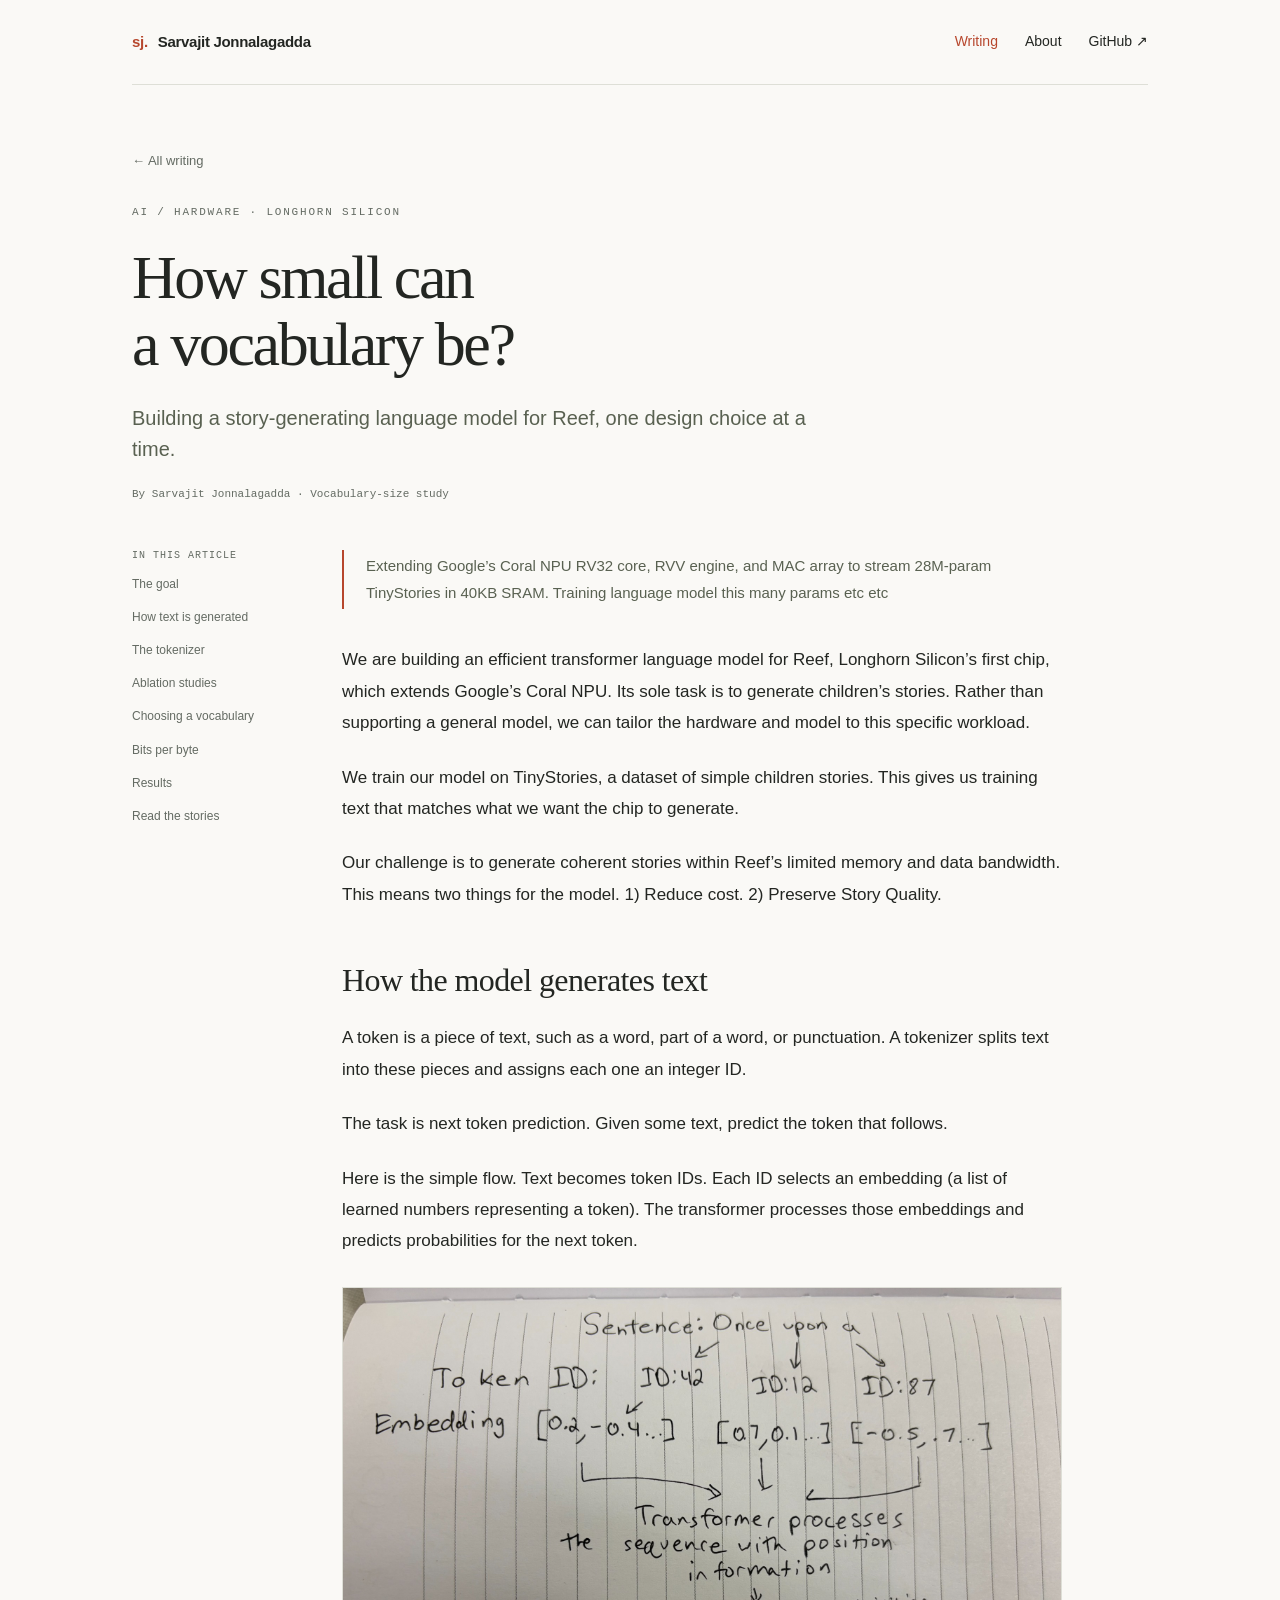
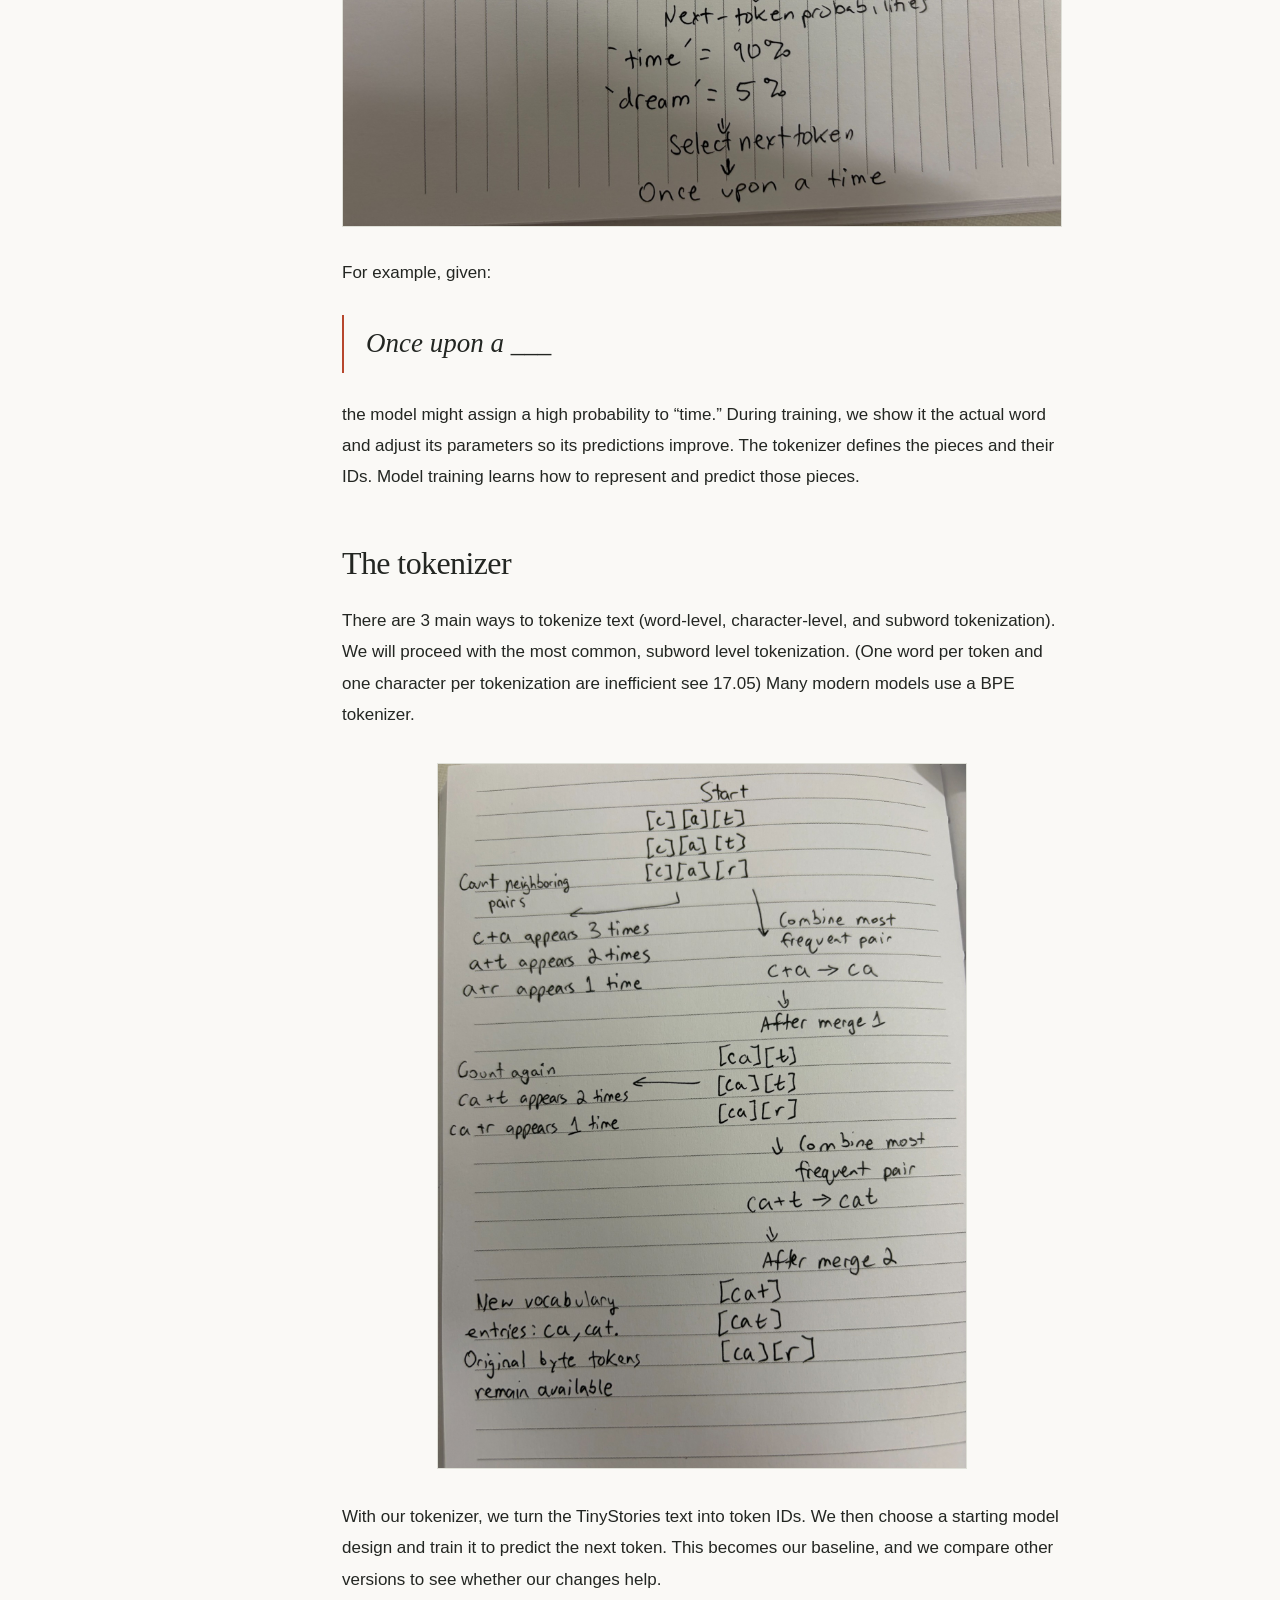
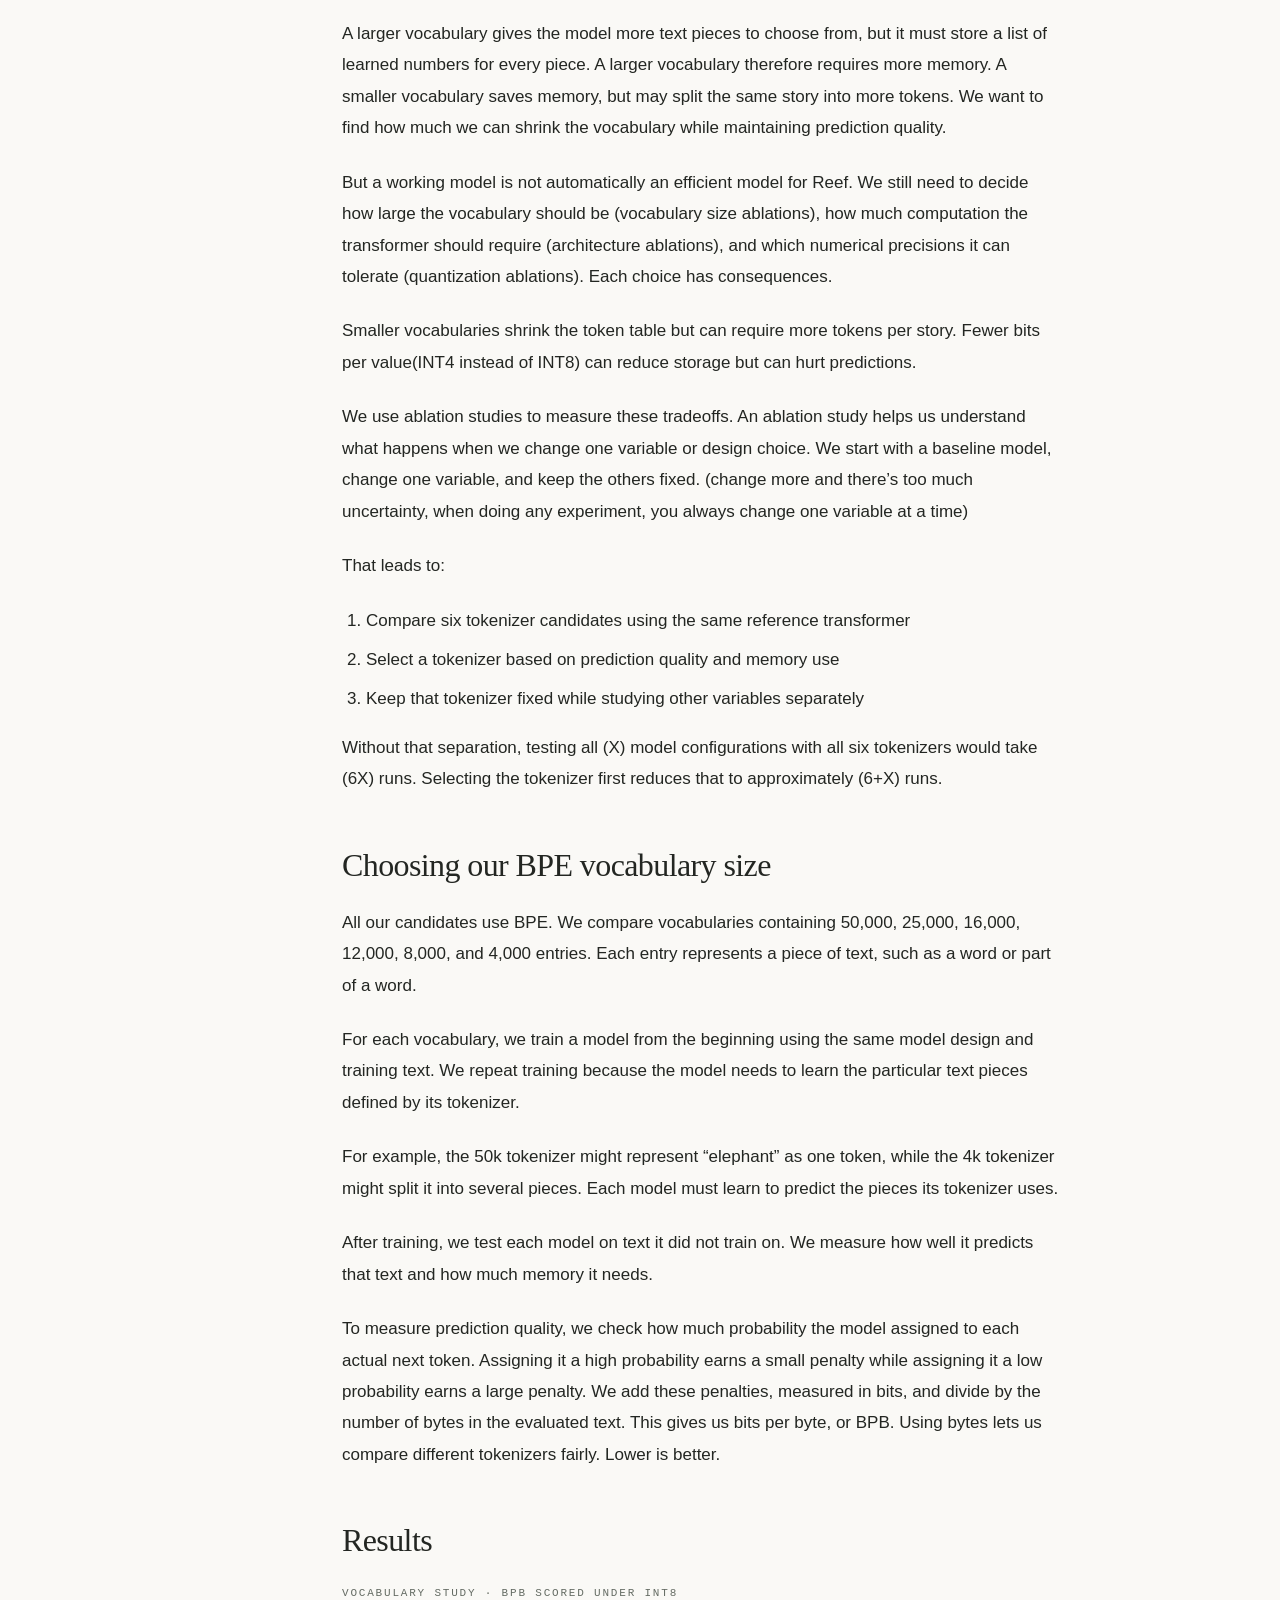
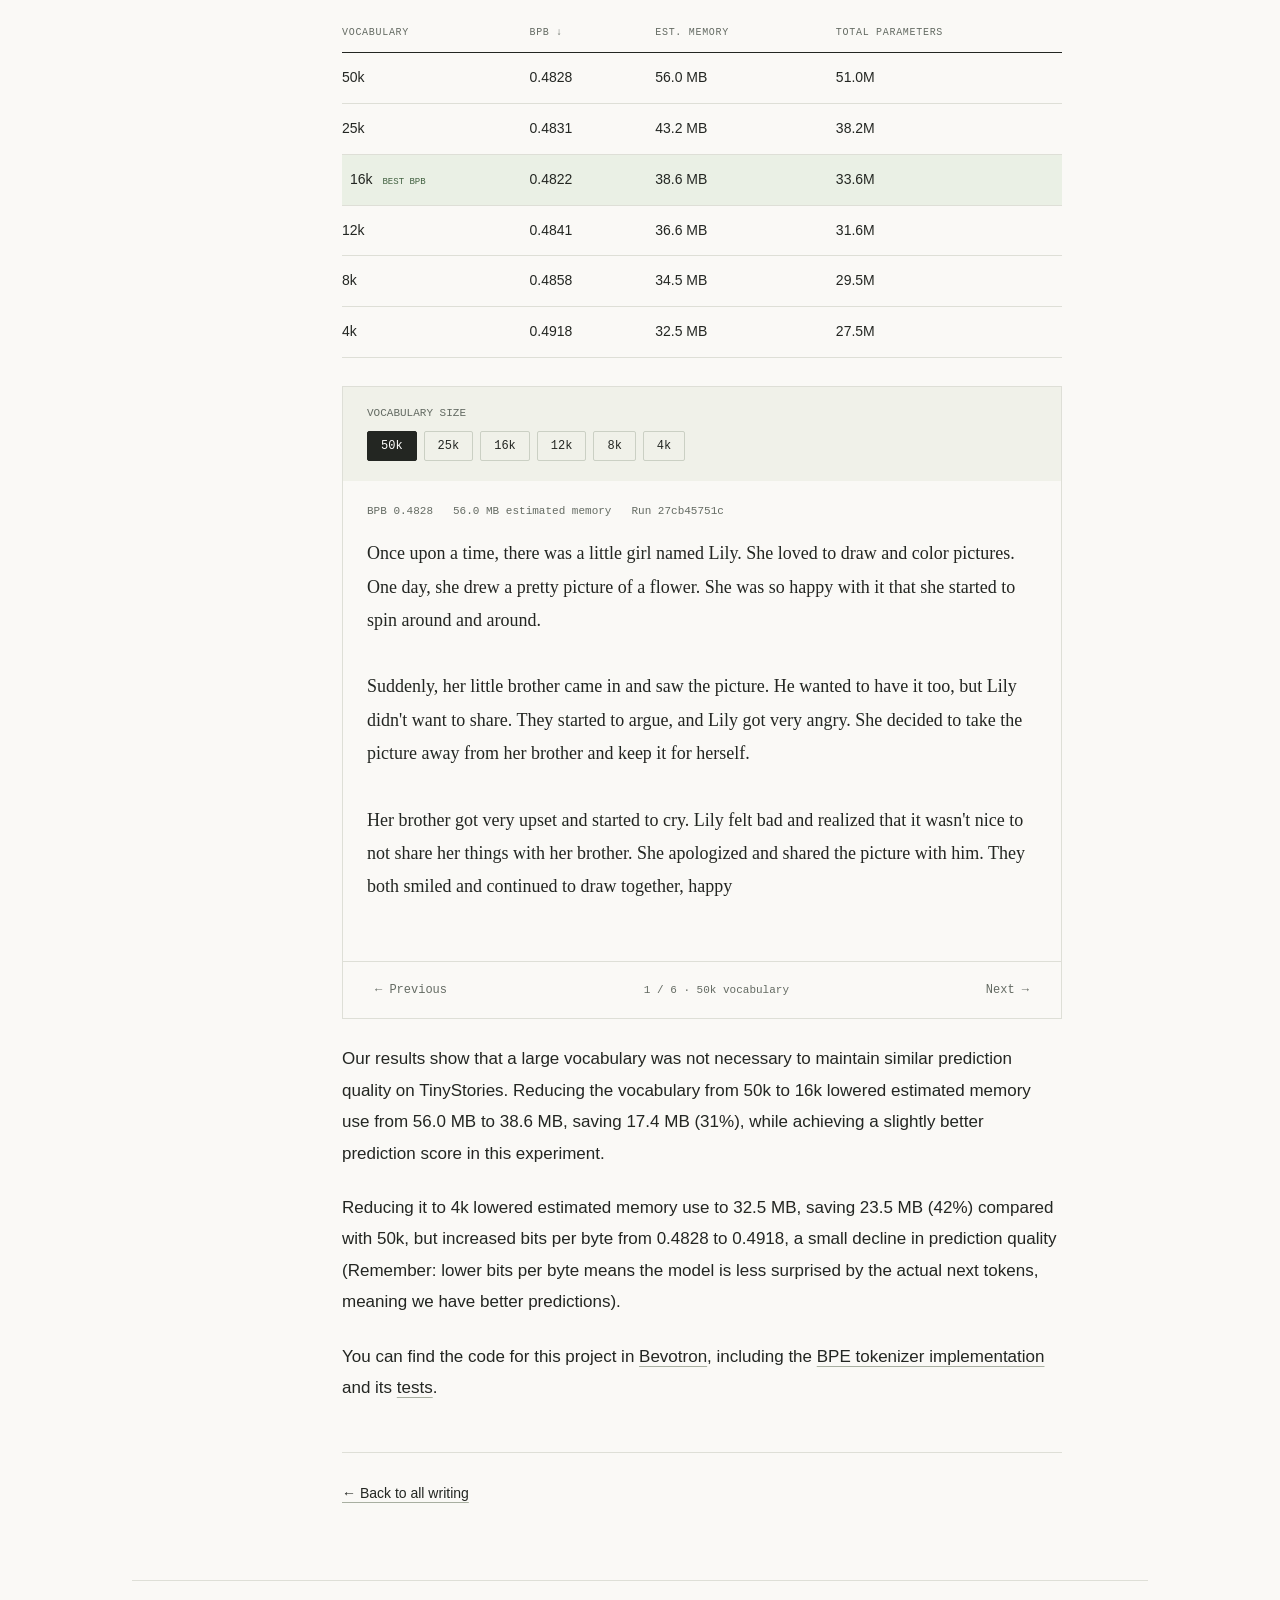
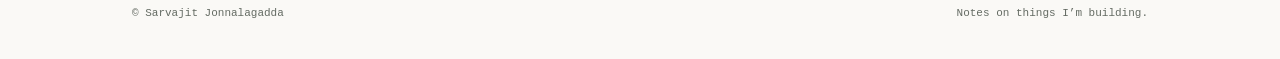
==== vocabulary.html @ 585ad723 "Add project code, BPE implementation, and test links to article" ====
<!doctype html>
<html lang="en"><head><meta charset="UTF-8"><meta name="viewport" content="width=device-width, initial-scale=1"><meta name="description" content="A beginner-friendly vocabulary-size ablation study for a TinyStories transformer: BPE tokenizers, bits per byte, memory, and generated stories."><meta name="theme-color" content="#faf9f6"><title>How small can a vocabulary be? — Sarvajit Jonnalagadda</title><link rel="icon" href="assets/favicon.svg" type="image/svg+xml"><link rel="stylesheet" href="assets/style.css"></head><body><a class="skip" href="#main">Skip to content</a><div class="wrap"><header class="topbar"><a class="brand" href="index.html"><span>sj.</span>Sarvajit Jonnalagadda</a><nav class="nav" aria-label="Main navigation"><a href="index.html#writing" aria-current="page">Writing</a><a href="index.html#about">About</a><a href="https://github.com/sarvajit-j">GitHub ↗</a></nav></header>
<main id="main"><header class="article-head"><a class="back" href="index.html#writing">← All writing</a><div class="eyebrow" style="margin-top:30px">AI / hardware · Longhorn Silicon</div><h1>How small can<br>a vocabulary be?</h1><p class="dek">Building a story-generating language model for Reef, one design choice at a time.</p><div class="byline">By Sarvajit Jonnalagadda · Vocabulary-size study</div></header>
<div class="reading"><aside class="toc" aria-label="On this page"><p>IN THIS ARTICLE</p><a href="#motivation">The goal</a><a href="#generation">How text is generated</a><a href="#tokenizer">The tokenizer</a><a href="#experiments">Ablation studies</a><a href="#vocabulary">Choosing a vocabulary</a><a href="#evaluation">Bits per byte</a><a href="#results">Results</a><a href="#stories">Read the stories</a></aside>
<article><div class="brief" data-author-original="true">Extending Google’s Coral NPU RV32 core, RVV engine, and MAC array to stream 28M-param TinyStories in 40KB SRAM. Training language model this many params etc etc</div><section id="motivation"><p data-author-original="true">We are building an efficient transformer language model for Reef, Longhorn Silicon’s first chip, which extends Google’s Coral NPU. Its sole task is to generate children’s stories. Rather than supporting a general model, we can tailor the hardware and model to this specific workload.</p><p data-author-original="true">We train our model on TinyStories, a dataset of simple children stories. This gives us training text that matches what we want the chip to generate.</p><p data-author-original="true">Our challenge is to generate coherent stories within Reef’s limited memory and data bandwidth. This means two things for the model. 1) Reduce cost. 2) Preserve Story Quality.</p></section><section id="generation"><h2>How the model generates text</h2><p data-author-original="true">A token is a piece of text, such as a word, part of a word, or punctuation. A tokenizer splits text into these pieces and assigns each one an integer ID.</p><p data-author-original="true">The task is next token prediction. Given some text, predict the token that follows.</p><p data-author-original="true">Here is the simple flow. Text becomes token IDs. Each ID selects an embedding (a list of learned numbers representing a token). The transformer processes those embeddings and predicts probabilities for the next token.</p><figure><a href="assets/text-to-tokens.jpeg" aria-label="Open full-size handwritten text-generation diagram"><img src="assets/text-to-tokens.jpeg" width="2048" height="1536" alt="Handwritten flow: Once upon a becomes three token IDs, each selects an embedding vector, the transformer processes them with position information and predicts the next token." loading="lazy"></a></figure><p data-author-original="true">For example, given:</p><blockquote class="prompt">Once upon a ___</blockquote><p data-author-original="true">the model might assign a high probability to “time.” During training, we show it the actual word and adjust its parameters so its predictions improve. The tokenizer defines the pieces and their IDs. Model training learns how to represent and predict those pieces.</p></section><section id="tokenizer"><h2>The tokenizer</h2><p data-author-original="true">There are 3 main ways to tokenize text (word-level, character-level, and subword tokenization). We will proceed with the most common, subword level tokenization. (One word per token and one character per tokenization are inefficient see  17.05) Many modern models use a BPE tokenizer.</p><figure class="portrait"><a href="assets/bpe-merges.jpeg" aria-label="Open full-size handwritten BPE merge diagram"><img src="assets/bpe-merges.jpeg" width="1536" height="2048" alt="Handwritten BPE example using cat cat car: c plus a occurs three times and merges into ca; ca plus t occurs twice and merges into cat. Original byte tokens remain available." loading="lazy"></a></figure><p data-author-original="true">With our tokenizer, we turn the TinyStories text into token IDs. We then choose a starting model design and train it to predict the next token. This becomes our baseline, and we compare other versions to see whether our changes help.</p><p data-author-original="true">A larger vocabulary gives the model more text pieces to choose from, but it must store a list of learned numbers for every piece. A larger vocabulary therefore requires more memory. A smaller vocabulary saves memory, but may split the same story into more tokens. We want to find how much we can shrink the vocabulary while maintaining prediction quality.</p></section><section id="experiments"><p data-author-original="true">But a working model is not automatically an efficient model for Reef. We still need to decide how large the vocabulary should be (vocabulary size ablations), how much computation the transformer should require (architecture ablations), and which numerical precisions it can tolerate (quantization ablations). Each choice has consequences.</p><p data-author-original="true">Smaller vocabularies shrink the token table but can require more tokens per story. Fewer bits per value(INT4 instead of INT8) can reduce storage but can hurt predictions.</p><p data-author-original="true">We use ablation studies to measure these tradeoffs. An ablation study helps us understand what happens when we change one variable or design choice. We start with a baseline model, change one variable, and keep the others fixed. (change more and there’s too much uncertainty, when doing any experiment, you always change one variable at a time)</p><p data-author-original="true">That leads to:</p><ol><li data-author-original="true">Compare six tokenizer candidates using the same reference transformer</li><li data-author-original="true">Select a tokenizer based on prediction quality and memory use</li><li data-author-original="true">Keep that tokenizer fixed while studying other variables separately</li></ol><p data-author-original="true">Without that separation, testing all (X) model configurations with all six tokenizers would take (6X) runs. Selecting the tokenizer first reduces that to approximately (6+X) runs.</p></section><section id="vocabulary"><h2>Choosing our BPE vocabulary size</h2><p data-author-original="true">All our candidates use BPE. We compare vocabularies containing 50,000, 25,000, 16,000, 12,000, 8,000, and 4,000 entries. Each entry represents a piece of text, such as a word or part of a word.</p><p data-author-original="true">For each vocabulary, we train a model from the beginning using the same model design and training text. We repeat training because the model needs to learn the particular text pieces defined by its tokenizer.</p><p data-author-original="true">For example, the 50k tokenizer might represent “elephant” as one token, while the 4k tokenizer might split it into several pieces. Each model must learn to predict the pieces its tokenizer uses.</p><p data-author-original="true">After training, we test each model on text it did not train on. We measure how well it predicts that text and how much memory it needs.</p><div id="evaluation"><p data-author-original="true">To measure prediction quality, we check how much probability the model assigned to each actual next token. Assigning it a high probability earns a small penalty while assigning it a low probability earns a large penalty. We add these penalties, measured in bits, and divide by the number of bytes in the evaluated text. This gives us bits per byte, or BPB. Using bytes lets us compare different tokenizers fairly. Lower is better.</p></div></section><section id="results"><h2>Results</h2><div class="table-wrap"><table><caption class="eyebrow" style="text-align:left;margin-bottom:10px">Vocabulary study · BPB scored under INT8</caption><thead><tr><th scope="col">Vocabulary</th><th scope="col">BPB ↓</th><th scope="col">Est. memory</th><th scope="col">Total parameters</th></tr></thead><tbody><tr><td>50k</td><td>0.4828</td><td>56.0 MB</td><td>51.0M</td></tr><tr><td>25k</td><td>0.4831</td><td>43.2 MB</td><td>38.2M</td></tr><tr class="best"><td>16k <span class="badge">BEST BPB</span></td><td>0.4822</td><td>38.6 MB</td><td>33.6M</td></tr><tr><td>12k</td><td>0.4841</td><td>36.6 MB</td><td>31.6M</td></tr><tr><td>8k</td><td>0.4858</td><td>34.5 MB</td><td>29.5M</td></tr><tr><td>4k</td><td>0.4918</td><td>32.5 MB</td><td>27.5M</td></tr></tbody></table></div><div id="stories"><div class="sample-viewer"><div class="sample-top"><p>VOCABULARY SIZE</p><div class="tabs" role="tablist" aria-label="Choose sample vocabulary"><button type="button" role="tab" id="tab-50k" aria-controls="story-panel" aria-selected="true" tabindex="0" data-index="0">50k</button><button type="button" role="tab" id="tab-25k" aria-controls="story-panel" aria-selected="false" tabindex="-1" data-index="1">25k</button><button type="button" role="tab" id="tab-16k" aria-controls="story-panel" aria-selected="false" tabindex="-1" data-index="2">16k</button><button type="button" role="tab" id="tab-12k" aria-controls="story-panel" aria-selected="false" tabindex="-1" data-index="3">12k</button><button type="button" role="tab" id="tab-8k" aria-controls="story-panel" aria-selected="false" tabindex="-1" data-index="4">8k</button><button type="button" role="tab" id="tab-4k" aria-controls="story-panel" aria-selected="false" tabindex="-1" data-index="5">4k</button></div></div><div class="sample-body" id="story-panel" role="tabpanel" aria-labelledby="tab-50k" tabindex="0"><div class="sample-metrics"><span id="sample-bpb">BPB 0.4828</span><span id="sample-memory">56.0 MB estimated memory</span><span id="sample-run">Run 27cb45751c</span></div><div class="sample-story" id="sample-story">Once upon a time, there was a little girl named Lily. She loved to draw and color pictures. One day, she drew a pretty picture of a flower. She was so happy with it that she started to spin around and around.

Suddenly, her little brother came in and saw the picture. He wanted to have it too, but Lily didn&#x27;t want to share. They started to argue, and Lily got very angry. She decided to take the picture away from her brother and keep it for herself.

Her brother got very upset and started to cry. Lily felt bad and realized that it wasn&#x27;t nice to not share her things with her brother. She apologized and shared the picture with him. They both smiled and continued to draw together, happy</div></div><div class="sample-bottom"><button type="button" id="previous" aria-label="Previous vocabulary sample">← Previous</button><span id="sample-count" aria-live="polite">1 / 6 · 50k vocabulary</span><button type="button" id="next" aria-label="Next vocabulary sample">Next →</button></div></div>
</div><p data-author-original="true">Our results show that a large vocabulary was not necessary to maintain similar prediction quality on TinyStories. Reducing the vocabulary from 50k to 16k lowered estimated memory use from 56.0 MB to 38.6 MB, saving 17.4 MB (31%), while achieving a slightly better prediction score in this experiment.</p><p data-author-original="true">Reducing it to 4k lowered estimated memory use to 32.5 MB, saving 23.5 MB (42%) compared with 50k, but increased bits per byte from 0.4828 to 0.4918, a small decline in prediction quality (Remember: lower bits per byte means the model is less surprised by the actual next tokens, meaning we have better predictions).</p></section><p>You can find the code for this project in <a href="https://github.com/LonghornSilicon/Bevotron">Bevotron</a>, including the <a href="https://github.com/LonghornSilicon/Bevotron/blob/main/src/bevotron/tokenizer/bpe.py">BPE tokenizer implementation</a> and its <a href="https://github.com/LonghornSilicon/Bevotron/blob/main/tests/test_tokenizer.py">tests</a>.</p><div class="article-end"><a href="index.html#writing">← Back to all writing</a></div></article></div></main><script src="assets/stories.js"></script><script src="assets/article.js"></script><footer><span>© Sarvajit Jonnalagadda</span><span>Notes on things I’m building.</span></footer></div></body></html>
---- assets/style.css ----
:root{--paper:#faf9f6;--ink:#232622;--muted:#646b63;--line:#dedfd7;--accent:#b7472d;--soft:#f0f1e9;--mono:ui-monospace,SFMono-Regular,Consolas,monospace;--sans:Arial,Helvetica,sans-serif;--serif:Georgia,'Times New Roman',serif}
*{box-sizing:border-box}html{scroll-behavior:smooth;scroll-padding-top:36px}body{margin:0;background:var(--paper);color:var(--ink);font:17px/1.7 var(--sans)}a{color:inherit;text-decoration-color:#a8afa1;text-underline-offset:4px}a:hover{color:var(--accent);text-decoration-color:var(--accent)}button,a,input{touch-action:manipulation}button{font:inherit;color:inherit}a:focus-visible,button:focus-visible,input:focus-visible{outline:3px solid var(--accent);outline-offset:5px}.skip{position:absolute;left:16px;top:-80px;padding:8px;background:var(--paper);z-index:10}.skip:focus{top:8px}.wrap{max-width:1080px;margin:auto;padding:0 32px}.topbar{display:flex;align-items:center;justify-content:space-between;gap:24px;padding:29px 0;border-bottom:1px solid var(--line)}.brand{text-decoration:none;font-size:15px;font-weight:600;letter-spacing:-.3px}.brand span{color:var(--accent);margin-right:10px}.nav{display:flex;gap:27px;font-size:14px}.nav a{text-decoration:none}.nav a[aria-current=page]{color:var(--accent)}.eyebrow{font:11px/1.6 var(--mono);letter-spacing:1.8px;text-transform:uppercase;color:var(--muted)}.hero{padding:86px 0 70px;max-width:850px}h1,h2,h3,p{margin-top:0}h1{font:normal clamp(40px,6.2vw,70px)/1.08 var(--serif);letter-spacing:-2.4px;margin:19px 0 25px}h2{font:normal 32px/1.25 var(--serif);letter-spacing:-.6px}h3{font-size:18px}.intro{font-size:20px;line-height:1.7;max-width:660px;color:#4d554c}.intro a{color:var(--ink)}.sectionbar{display:flex;justify-content:space-between;align-items:baseline;border-bottom:1px solid var(--line);padding-bottom:15px}.sectionbar h2{font-size:25px;margin:0}.sectionbar span{font:11px var(--mono);color:var(--muted)}.entry{display:grid;grid-template-columns:130px 1fr 36px;gap:24px;padding:32px 0 40px;border-bottom:1px solid var(--line);text-decoration:none}.entry .tag{font:11px var(--mono);color:var(--muted);padding-top:7px}.entry h3{font:normal 29px/1.25 var(--serif);margin:0 0 12px;letter-spacing:-.5px}.entry p{font-size:15px;color:var(--muted);max-width:600px;margin:0 0 16px}.entry .entry-meta{font:11px var(--mono);color:var(--muted)}.arrow{font-size:26px}.about{display:grid;grid-template-columns:154px 1fr;gap:24px;padding:58px 0 66px}.about p{max-width:620px;margin-bottom:12px;color:#4d554c}footer{border-top:1px solid var(--line);padding:23px 0 35px;display:flex;justify-content:space-between;gap:20px;font:11px/1.7 var(--mono);color:var(--muted)}.article-head{max-width:850px;padding:61px 0 45px}.back{font-size:13px;color:var(--muted);text-decoration:none}.article-head h1{font-size:clamp(40px,5.5vw,62px);margin-top:22px}.dek{font-size:20px;color:#596151;line-height:1.55;max-width:700px}.byline{font:11px/1.8 var(--mono);color:var(--muted)}.reading{display:grid;grid-template-columns:160px minmax(0,720px);gap:50px;align-items:start}.toc{position:sticky;top:32px;font-size:12px;line-height:1.6}.toc p{font:10px var(--mono);letter-spacing:1px;color:var(--muted)}.toc a{display:block;color:var(--muted);text-decoration:none;margin:14px 0}.toc a:hover{color:var(--accent)}article{font-size:17px;line-height:1.85;min-width:0}article p{margin-bottom:23px}article h2{margin:50px 0 22px}article h3{margin:26px 0 12px}article li{margin-bottom:8px}article ul,article ol{padding-left:24px}.brief{border-left:2px solid var(--accent);padding:2px 0 2px 22px;color:#596151;font-size:15px;margin-bottom:35px}.prompt{font:italic 27px/1.4 var(--serif);border-left:2px solid var(--accent);padding:10px 0 10px 22px;margin:26px 0}.flow{display:flex;align-items:center;flex-wrap:wrap;gap:10px;background:var(--soft);padding:18px 21px;font:12px/1.6 var(--mono);margin:25px 0}.flow b{font-weight:normal;color:var(--accent)}figure{margin:30px 0}figure img{display:block;width:100%;height:auto;border:1px solid var(--line)}figcaption{font:12px/1.65 var(--sans);color:var(--muted);margin-top:12px}.portrait{max-width:530px;margin:32px auto}.portrait img{max-height:720px;object-fit:contain;background:#e5e1d6}.note{font-size:13px;color:var(--muted);border-top:1px solid var(--line);padding-top:13px;line-height:1.65}.equation{font:17px/1.8 var(--mono);background:var(--soft);padding:20px;margin:24px 0;overflow-wrap:anywhere}.table-wrap{overflow-x:auto;margin:25px 0}table{border-collapse:collapse;width:100%;font-size:14px;white-space:nowrap}th{text-align:left;font:10px/1.5 var(--mono);text-transform:uppercase;letter-spacing:.7px;color:var(--muted);padding:12px 14px;border-bottom:1px solid var(--ink)}td{padding:12px 14px;border-bottom:1px solid var(--line);font-variant-numeric:tabular-nums}th:first-child,td:first-child{padding-left:0}.best td{background:#eaf0e5}.best td:first-child{padding-left:8px}.badge{font:9px var(--mono);margin-left:6px;color:#426141;white-space:normal}.bpb-demo{border:1px solid var(--line);padding:24px;margin:28px 0}.bpb-demo .eyebrow{margin-bottom:16px}.penalty-grid{display:grid;grid-template-columns:1fr 1fr;gap:20px}.penalty-grid>div{background:var(--soft);padding:18px;font-size:14px}.penalty-grid strong{font:normal 28px var(--serif);display:block;margin:8px 0}.penalty-grid p{margin:0}.example-label{font:11px var(--mono);color:var(--muted);margin-top:16px}.sample-viewer{border:1px solid var(--line);margin:28px 0 24px}.sample-top{background:var(--soft);padding:20px 24px}.sample-top p{font:11px var(--mono);margin:0 0 12px;color:var(--muted)}.tabs{display:flex;gap:7px;flex-wrap:wrap}.tabs button{border:1px solid #cbd0c4;background:transparent;padding:7px 13px;font:12px var(--mono);cursor:pointer;border-radius:2px}.tabs button[aria-selected=true]{background:var(--ink);border-color:var(--ink);color:white}.sample-body{padding:24px}.sample-metrics{display:flex;flex-wrap:wrap;gap:20px;margin-bottom:20px;font:11px var(--mono);color:var(--muted)}.sample-story{font:18px/1.85 var(--serif);white-space:pre-wrap;min-height:400px;margin:0}.sample-bottom{display:flex;justify-content:space-between;align-items:center;border-top:1px solid var(--line);padding:13px 24px;font:11px var(--mono);color:var(--muted)}.sample-bottom button{background:none;border:0;cursor:pointer;padding:8px;font:12px var(--mono)}.sources{font-size:14px}.article-end{border-top:1px solid var(--line);padding:28px 0;margin:48px 0 45px;font-size:14px}.noscript{padding:16px;font-size:14px}strong{font-weight:600}
@media(max-width:800px){.reading{display:block;max-width:700px;margin:auto}.toc{position:static;display:flex;flex-wrap:wrap;gap:10px 18px;border-block:1px solid var(--line);padding:14px 0;margin-bottom:30px}.toc p{width:100%;margin:0}.toc a{margin:0}.article-head{padding-top:40px}.hero{padding-top:62px}h1{letter-spacing:-1.6px}.entry{grid-template-columns:85px 1fr 20px;gap:15px}.about{grid-template-columns:100px 1fr;gap:15px}}
@media(max-width:480px){.wrap{padding:0 21px}.topbar{gap:14px;align-items:flex-start}.brand{font-size:13px;max-width:160px}.brand span{display:none}.nav{gap:14px;font-size:12px}.hero{padding:46px 0}.intro,.dek{font-size:18px}.entry{grid-template-columns:1fr 20px}.entry .tag{grid-column:1/-1}.entry h3{font-size:26px}.entry .arrow{grid-column:2;grid-row:2}.about{display:block}.about .eyebrow{margin-bottom:18px}footer{font-size:10px}article{font-size:16px}.penalty-grid{grid-template-columns:1fr}.sample-body{padding:20px}.sample-story{font-size:17px}.sample-top{padding:18px}.sample-bottom{padding:12px}.article-head h1{font-size:42px}.sample-metrics{gap:12px}.flow{font-size:11px}}
@media(prefers-reduced-motion:reduce){html{scroll-behavior:auto}}
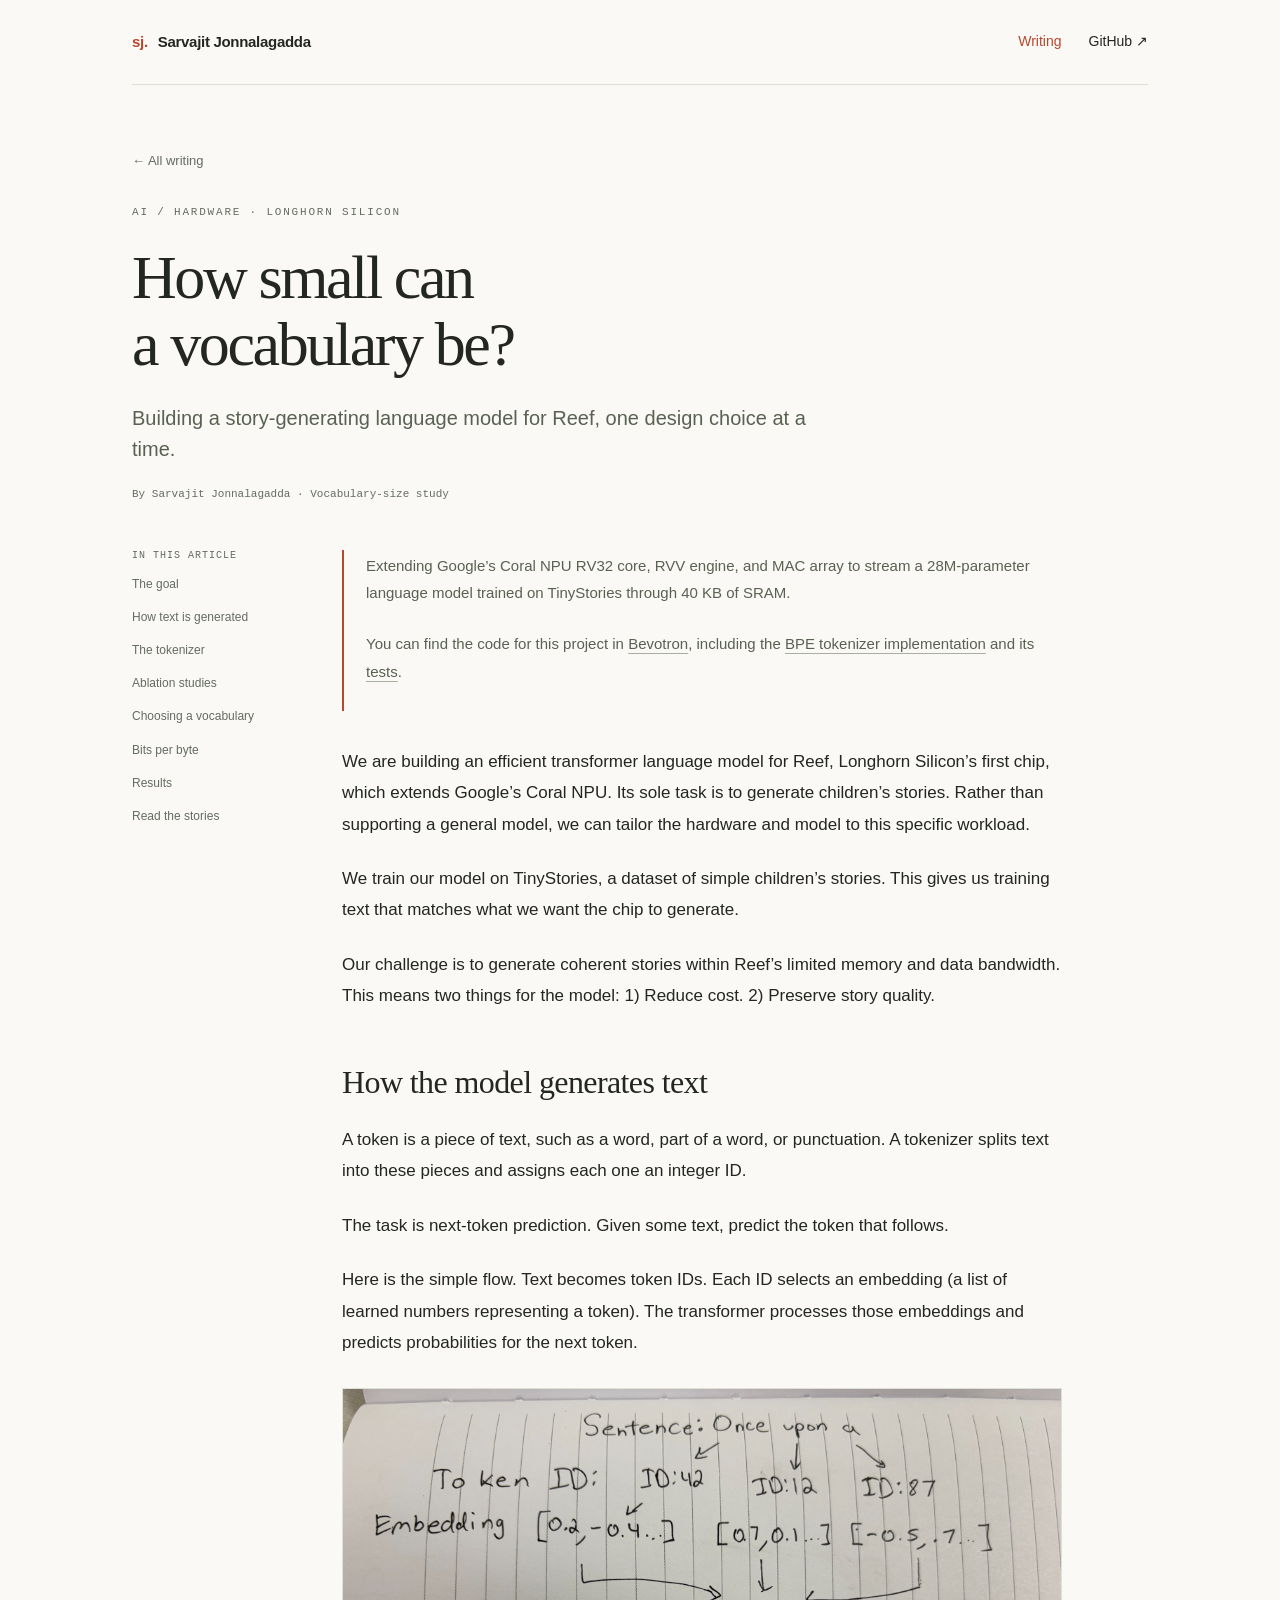
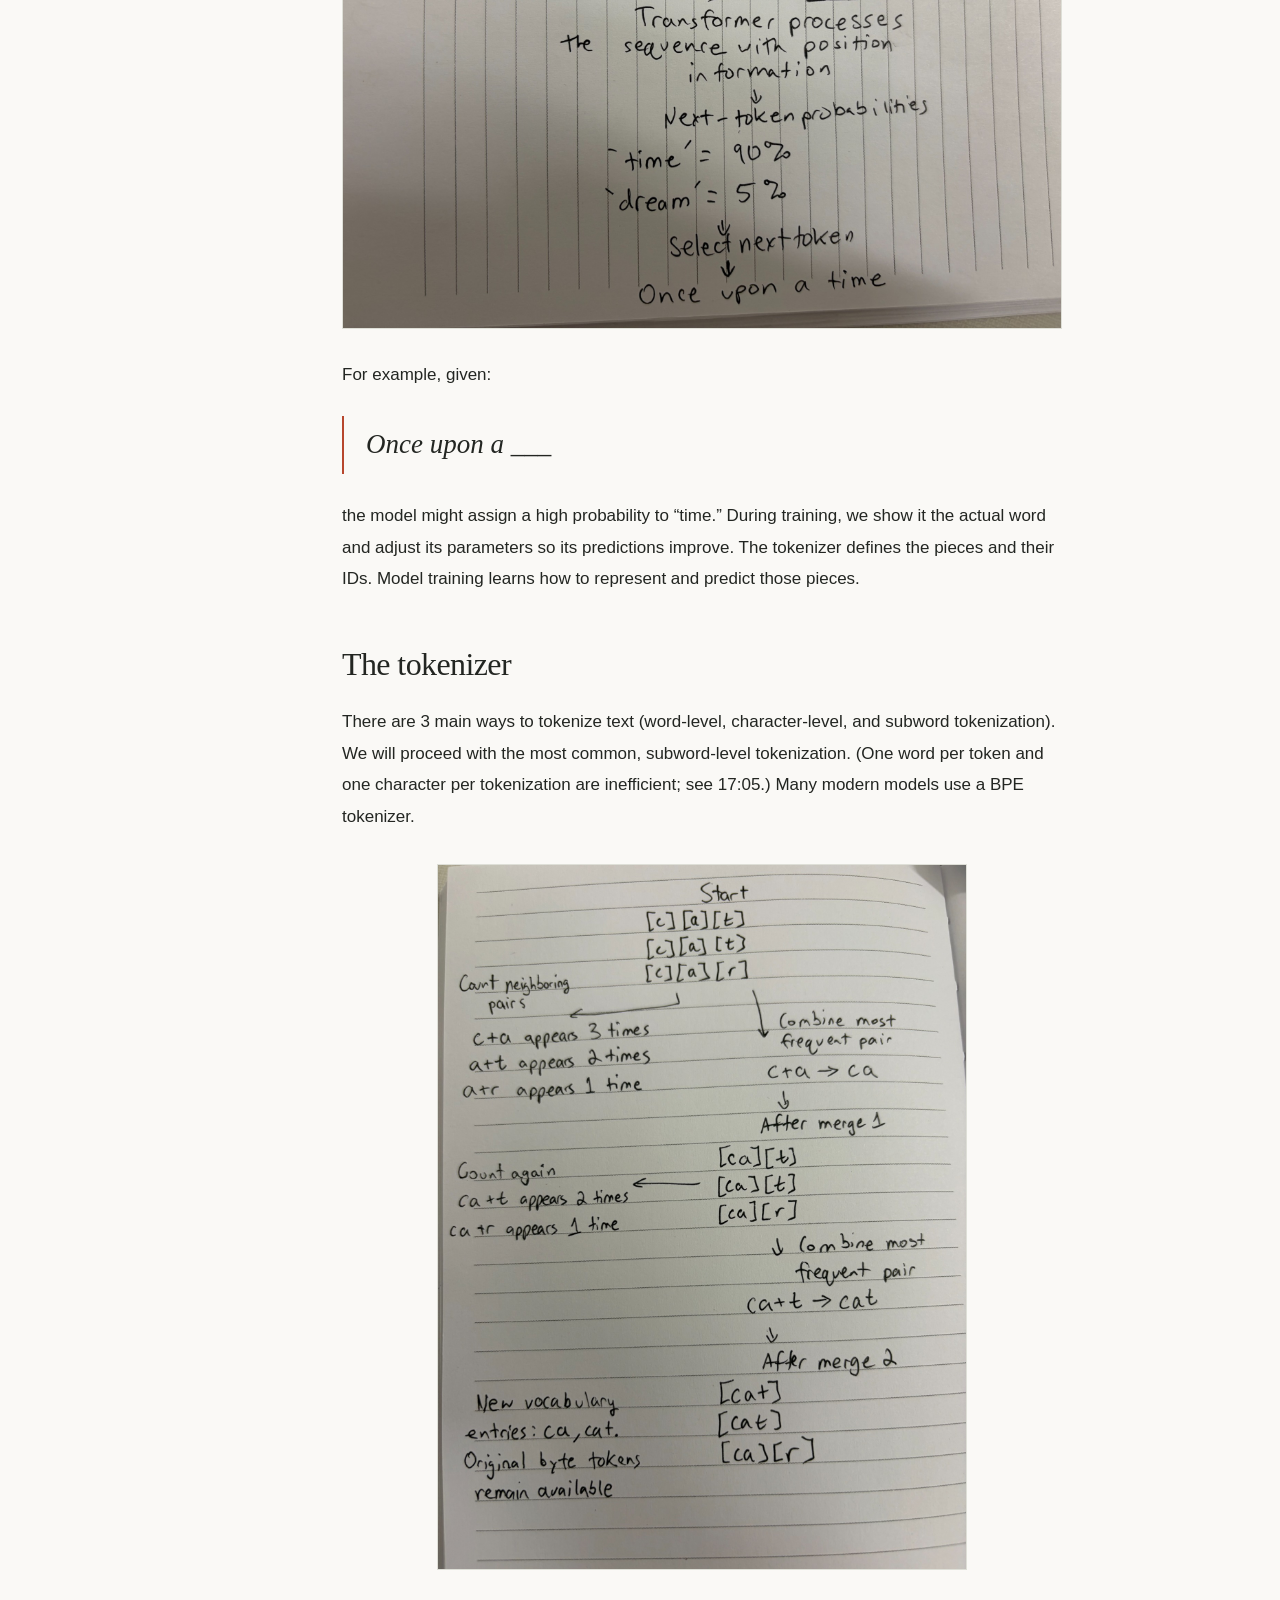
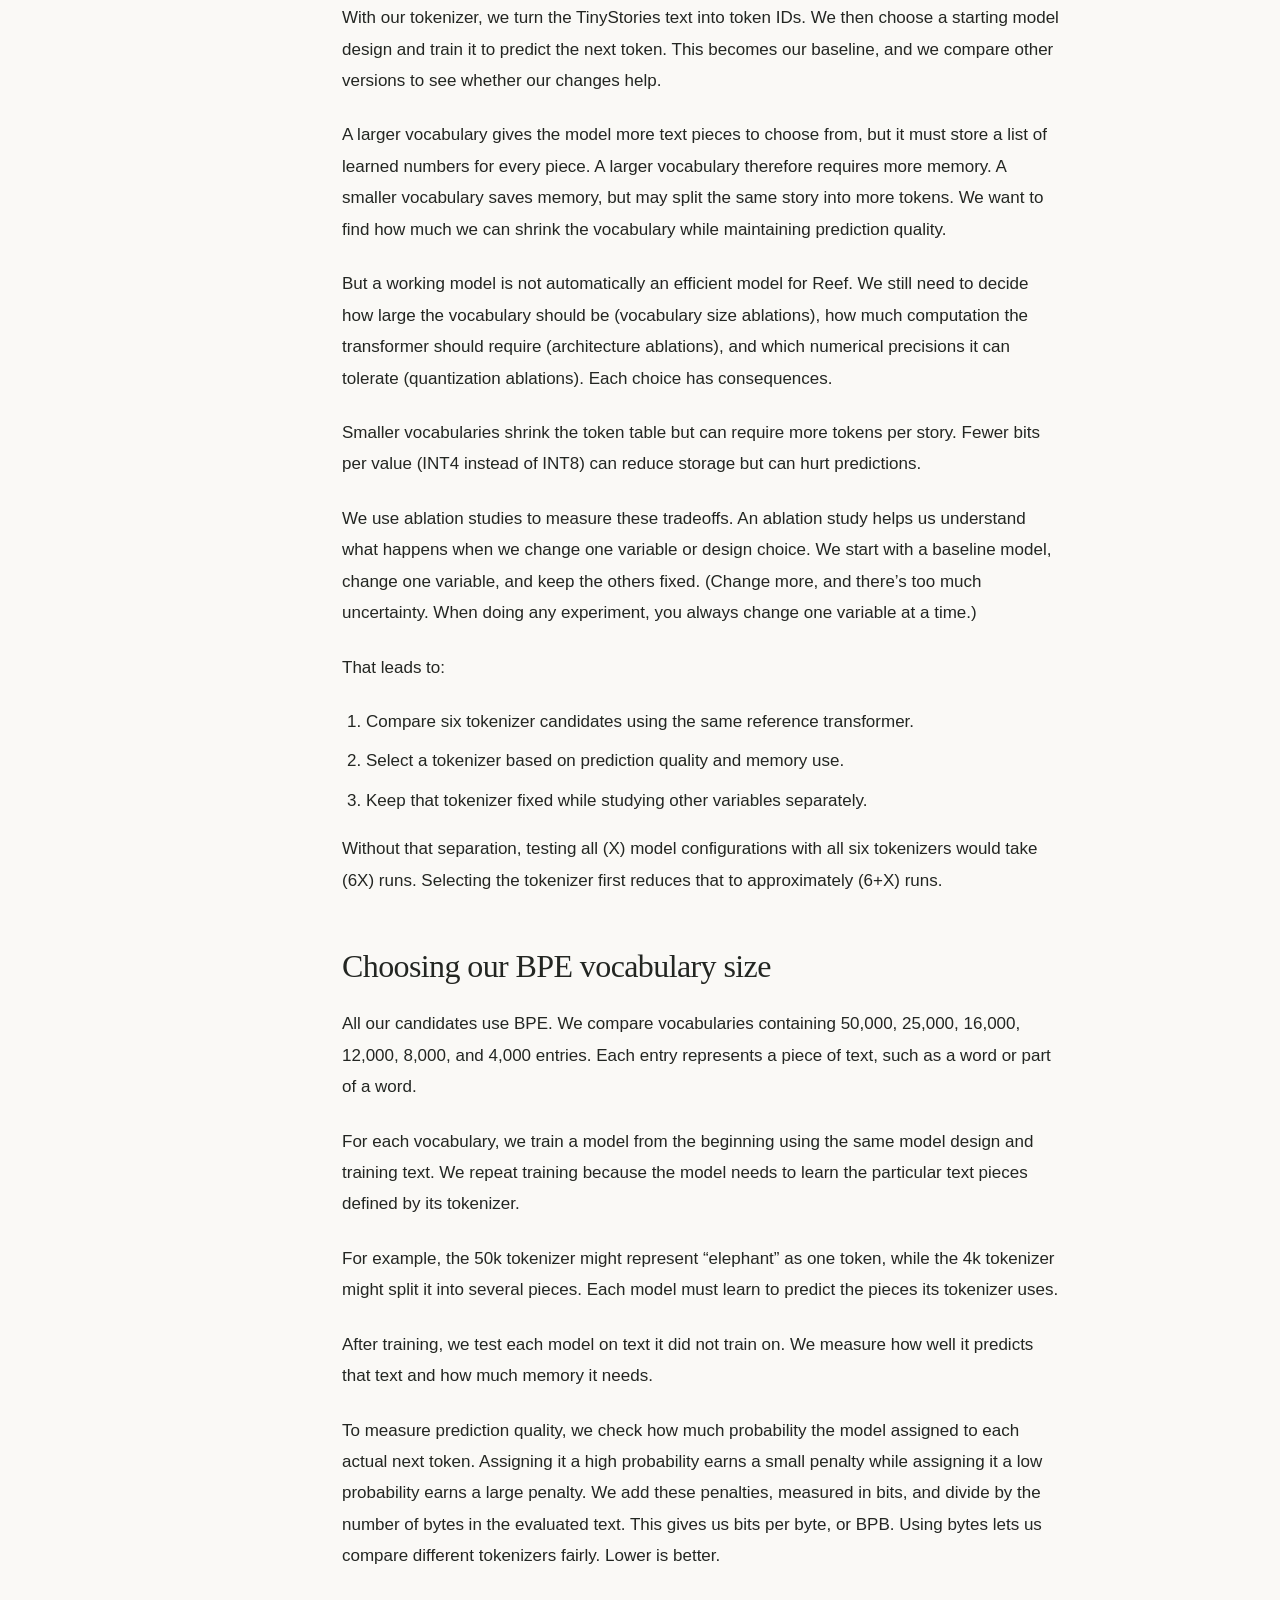
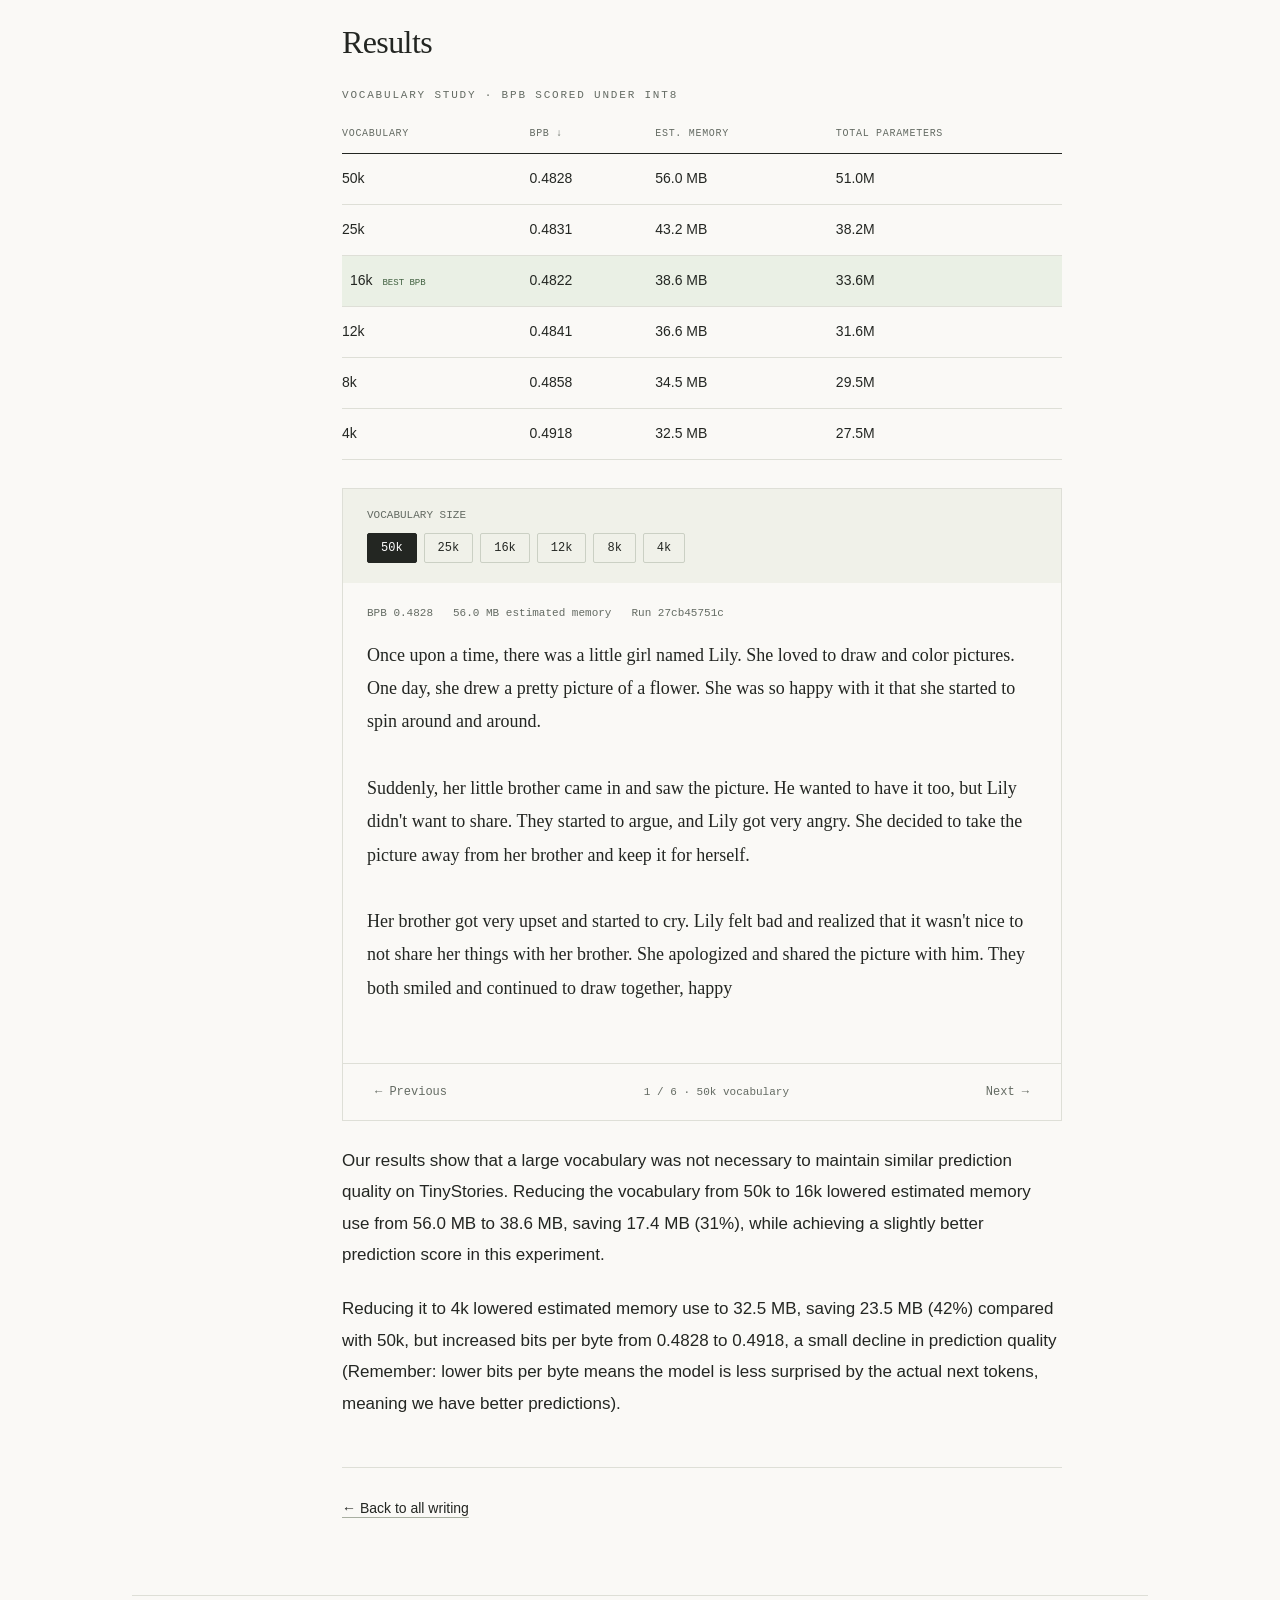
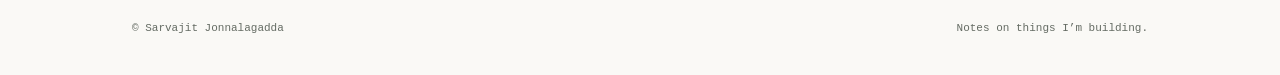
==== commit 6be66ce3: "Remove About navigation, finish opening blurb, and move code links to top" ====
--- a/vocabulary.html
+++ b/vocabulary.html
@@ -1,10 +1,10 @@
 <!doctype html>
-<html lang="en"><head><meta charset="UTF-8"><meta name="viewport" content="width=device-width, initial-scale=1"><meta name="description" content="A beginner-friendly vocabulary-size ablation study for a TinyStories transformer: BPE tokenizers, bits per byte, memory, and generated stories."><meta name="theme-color" content="#faf9f6"><title>How small can a vocabulary be? — Sarvajit Jonnalagadda</title><link rel="icon" href="assets/favicon.svg" type="image/svg+xml"><link rel="stylesheet" href="assets/style.css"></head><body><a class="skip" href="#main">Skip to content</a><div class="wrap"><header class="topbar"><a class="brand" href="index.html"><span>sj.</span>Sarvajit Jonnalagadda</a><nav class="nav" aria-label="Main navigation"><a href="index.html#writing" aria-current="page">Writing</a><a href="index.html#about">About</a><a href="https://github.com/sarvajit-j">GitHub ↗</a></nav></header>
+<html lang="en"><head><meta charset="UTF-8"><meta name="viewport" content="width=device-width, initial-scale=1"><meta name="description" content="A beginner-friendly vocabulary-size ablation study for a TinyStories transformer: BPE tokenizers, bits per byte, memory, and generated stories."><meta name="theme-color" content="#faf9f6"><title>How small can a vocabulary be? | Sarvajit Jonnalagadda</title><link rel="icon" href="assets/favicon.svg" type="image/svg+xml"><link rel="stylesheet" href="assets/style.css"></head><body><a class="skip" href="#main">Skip to content</a><div class="wrap"><header class="topbar"><a class="brand" href="index.html"><span>sj.</span>Sarvajit Jonnalagadda</a><nav class="nav" aria-label="Main navigation"><a href="index.html#writing" aria-current="page">Writing</a><a href="https://github.com/sarvajit-j">GitHub ↗</a></nav></header>
 <main id="main"><header class="article-head"><a class="back" href="index.html#writing">← All writing</a><div class="eyebrow" style="margin-top:30px">AI / hardware · Longhorn Silicon</div><h1>How small can<br>a vocabulary be?</h1><p class="dek">Building a story-generating language model for Reef, one design choice at a time.</p><div class="byline">By Sarvajit Jonnalagadda · Vocabulary-size study</div></header>
 <div class="reading"><aside class="toc" aria-label="On this page"><p>IN THIS ARTICLE</p><a href="#motivation">The goal</a><a href="#generation">How text is generated</a><a href="#tokenizer">The tokenizer</a><a href="#experiments">Ablation studies</a><a href="#vocabulary">Choosing a vocabulary</a><a href="#evaluation">Bits per byte</a><a href="#results">Results</a><a href="#stories">Read the stories</a></aside>
-<article><div class="brief" data-author-original="true">Extending Google’s Coral NPU RV32 core, RVV engine, and MAC array to stream 28M-param TinyStories in 40KB SRAM. Training language model this many params etc etc</div><section id="motivation"><p data-author-original="true">We are building an efficient transformer language model for Reef, Longhorn Silicon’s first chip, which extends Google’s Coral NPU. Its sole task is to generate children’s stories. Rather than supporting a general model, we can tailor the hardware and model to this specific workload.</p><p data-author-original="true">We train our model on TinyStories, a dataset of simple children stories. This gives us training text that matches what we want the chip to generate.</p><p data-author-original="true">Our challenge is to generate coherent stories within Reef’s limited memory and data bandwidth. This means two things for the model. 1) Reduce cost. 2) Preserve Story Quality.</p></section><section id="generation"><h2>How the model generates text</h2><p data-author-original="true">A token is a piece of text, such as a word, part of a word, or punctuation. A tokenizer splits text into these pieces and assigns each one an integer ID.</p><p data-author-original="true">The task is next token prediction. Given some text, predict the token that follows.</p><p data-author-original="true">Here is the simple flow. Text becomes token IDs. Each ID selects an embedding (a list of learned numbers representing a token). The transformer processes those embeddings and predicts probabilities for the next token.</p><figure><a href="assets/text-to-tokens.jpeg" aria-label="Open full-size handwritten text-generation diagram"><img src="assets/text-to-tokens.jpeg" width="2048" height="1536" alt="Handwritten flow: Once upon a becomes three token IDs, each selects an embedding vector, the transformer processes them with position information and predicts the next token." loading="lazy"></a></figure><p data-author-original="true">For example, given:</p><blockquote class="prompt">Once upon a ___</blockquote><p data-author-original="true">the model might assign a high probability to “time.” During training, we show it the actual word and adjust its parameters so its predictions improve. The tokenizer defines the pieces and their IDs. Model training learns how to represent and predict those pieces.</p></section><section id="tokenizer"><h2>The tokenizer</h2><p data-author-original="true">There are 3 main ways to tokenize text (word-level, character-level, and subword tokenization). We will proceed with the most common, subword level tokenization. (One word per token and one character per tokenization are inefficient see  17.05) Many modern models use a BPE tokenizer.</p><figure class="portrait"><a href="assets/bpe-merges.jpeg" aria-label="Open full-size handwritten BPE merge diagram"><img src="assets/bpe-merges.jpeg" width="1536" height="2048" alt="Handwritten BPE example using cat cat car: c plus a occurs three times and merges into ca; ca plus t occurs twice and merges into cat. Original byte tokens remain available." loading="lazy"></a></figure><p data-author-original="true">With our tokenizer, we turn the TinyStories text into token IDs. We then choose a starting model design and train it to predict the next token. This becomes our baseline, and we compare other versions to see whether our changes help.</p><p data-author-original="true">A larger vocabulary gives the model more text pieces to choose from, but it must store a list of learned numbers for every piece. A larger vocabulary therefore requires more memory. A smaller vocabulary saves memory, but may split the same story into more tokens. We want to find how much we can shrink the vocabulary while maintaining prediction quality.</p></section><section id="experiments"><p data-author-original="true">But a working model is not automatically an efficient model for Reef. We still need to decide how large the vocabulary should be (vocabulary size ablations), how much computation the transformer should require (architecture ablations), and which numerical precisions it can tolerate (quantization ablations). Each choice has consequences.</p><p data-author-original="true">Smaller vocabularies shrink the token table but can require more tokens per story. Fewer bits per value(INT4 instead of INT8) can reduce storage but can hurt predictions.</p><p data-author-original="true">We use ablation studies to measure these tradeoffs. An ablation study helps us understand what happens when we change one variable or design choice. We start with a baseline model, change one variable, and keep the others fixed. (change more and there’s too much uncertainty, when doing any experiment, you always change one variable at a time)</p><p data-author-original="true">That leads to:</p><ol><li data-author-original="true">Compare six tokenizer candidates using the same reference transformer</li><li data-author-original="true">Select a tokenizer based on prediction quality and memory use</li><li data-author-original="true">Keep that tokenizer fixed while studying other variables separately</li></ol><p data-author-original="true">Without that separation, testing all (X) model configurations with all six tokenizers would take (6X) runs. Selecting the tokenizer first reduces that to approximately (6+X) runs.</p></section><section id="vocabulary"><h2>Choosing our BPE vocabulary size</h2><p data-author-original="true">All our candidates use BPE. We compare vocabularies containing 50,000, 25,000, 16,000, 12,000, 8,000, and 4,000 entries. Each entry represents a piece of text, such as a word or part of a word.</p><p data-author-original="true">For each vocabulary, we train a model from the beginning using the same model design and training text. We repeat training because the model needs to learn the particular text pieces defined by its tokenizer.</p><p data-author-original="true">For example, the 50k tokenizer might represent “elephant” as one token, while the 4k tokenizer might split it into several pieces. Each model must learn to predict the pieces its tokenizer uses.</p><p data-author-original="true">After training, we test each model on text it did not train on. We measure how well it predicts that text and how much memory it needs.</p><div id="evaluation"><p data-author-original="true">To measure prediction quality, we check how much probability the model assigned to each actual next token. Assigning it a high probability earns a small penalty while assigning it a low probability earns a large penalty. We add these penalties, measured in bits, and divide by the number of bytes in the evaluated text. This gives us bits per byte, or BPB. Using bytes lets us compare different tokenizers fairly. Lower is better.</p></div></section><section id="results"><h2>Results</h2><div class="table-wrap"><table><caption class="eyebrow" style="text-align:left;margin-bottom:10px">Vocabulary study · BPB scored under INT8</caption><thead><tr><th scope="col">Vocabulary</th><th scope="col">BPB ↓</th><th scope="col">Est. memory</th><th scope="col">Total parameters</th></tr></thead><tbody><tr><td>50k</td><td>0.4828</td><td>56.0 MB</td><td>51.0M</td></tr><tr><td>25k</td><td>0.4831</td><td>43.2 MB</td><td>38.2M</td></tr><tr class="best"><td>16k <span class="badge">BEST BPB</span></td><td>0.4822</td><td>38.6 MB</td><td>33.6M</td></tr><tr><td>12k</td><td>0.4841</td><td>36.6 MB</td><td>31.6M</td></tr><tr><td>8k</td><td>0.4858</td><td>34.5 MB</td><td>29.5M</td></tr><tr><td>4k</td><td>0.4918</td><td>32.5 MB</td><td>27.5M</td></tr></tbody></table></div><div id="stories"><div class="sample-viewer"><div class="sample-top"><p>VOCABULARY SIZE</p><div class="tabs" role="tablist" aria-label="Choose sample vocabulary"><button type="button" role="tab" id="tab-50k" aria-controls="story-panel" aria-selected="true" tabindex="0" data-index="0">50k</button><button type="button" role="tab" id="tab-25k" aria-controls="story-panel" aria-selected="false" tabindex="-1" data-index="1">25k</button><button type="button" role="tab" id="tab-16k" aria-controls="story-panel" aria-selected="false" tabindex="-1" data-index="2">16k</button><button type="button" role="tab" id="tab-12k" aria-controls="story-panel" aria-selected="false" tabindex="-1" data-index="3">12k</button><button type="button" role="tab" id="tab-8k" aria-controls="story-panel" aria-selected="false" tabindex="-1" data-index="4">8k</button><button type="button" role="tab" id="tab-4k" aria-controls="story-panel" aria-selected="false" tabindex="-1" data-index="5">4k</button></div></div><div class="sample-body" id="story-panel" role="tabpanel" aria-labelledby="tab-50k" tabindex="0"><div class="sample-metrics"><span id="sample-bpb">BPB 0.4828</span><span id="sample-memory">56.0 MB estimated memory</span><span id="sample-run">Run 27cb45751c</span></div><div class="sample-story" id="sample-story">Once upon a time, there was a little girl named Lily. She loved to draw and color pictures. One day, she drew a pretty picture of a flower. She was so happy with it that she started to spin around and around.
+<article><div class="brief"><p>Extending Google’s Coral NPU RV32 core, RVV engine, and MAC array to stream a 28M-parameter language model trained on TinyStories through 40 KB of SRAM.</p><p>You can find the code for this project in <a href="https://github.com/LonghornSilicon/Bevotron">Bevotron</a>, including the <a href="https://github.com/LonghornSilicon/Bevotron/blob/main/src/bevotron/tokenizer/bpe.py">BPE tokenizer implementation</a> and its <a href="https://github.com/LonghornSilicon/Bevotron/blob/main/tests/test_tokenizer.py">tests</a>.</p></div><section id="motivation"><p data-author-original="true">We are building an efficient transformer language model for Reef, Longhorn Silicon’s first chip, which extends Google’s Coral NPU. Its sole task is to generate children’s stories. Rather than supporting a general model, we can tailor the hardware and model to this specific workload.</p><p data-author-original="true">We train our model on TinyStories, a dataset of simple children’s stories. This gives us training text that matches what we want the chip to generate.</p><p data-author-original="true">Our challenge is to generate coherent stories within Reef’s limited memory and data bandwidth. This means two things for the model: 1) Reduce cost. 2) Preserve story quality.</p></section><section id="generation"><h2>How the model generates text</h2><p data-author-original="true">A token is a piece of text, such as a word, part of a word, or punctuation. A tokenizer splits text into these pieces and assigns each one an integer ID.</p><p data-author-original="true">The task is next-token prediction. Given some text, predict the token that follows.</p><p data-author-original="true">Here is the simple flow. Text becomes token IDs. Each ID selects an embedding (a list of learned numbers representing a token). The transformer processes those embeddings and predicts probabilities for the next token.</p><figure><a href="assets/text-to-tokens.jpeg" aria-label="Open full-size handwritten text-generation diagram"><img src="assets/text-to-tokens.jpeg" width="2048" height="1536" alt="Handwritten flow: Once upon a becomes three token IDs, each selects an embedding vector, the transformer processes them with position information and predicts the next token." loading="lazy"></a></figure><p data-author-original="true">For example, given:</p><blockquote class="prompt">Once upon a ___</blockquote><p data-author-original="true">the model might assign a high probability to “time.” During training, we show it the actual word and adjust its parameters so its predictions improve. The tokenizer defines the pieces and their IDs. Model training learns how to represent and predict those pieces.</p></section><section id="tokenizer"><h2>The tokenizer</h2><p data-author-original="true">There are 3 main ways to tokenize text (word-level, character-level, and subword tokenization). We will proceed with the most common, subword-level tokenization. (One word per token and one character per tokenization are inefficient; see 17:05.) Many modern models use a BPE tokenizer.</p><figure class="portrait"><a href="assets/bpe-merges.jpeg" aria-label="Open full-size handwritten BPE merge diagram"><img src="assets/bpe-merges.jpeg" width="1536" height="2048" alt="Handwritten BPE example using cat cat car: c plus a occurs three times and merges into ca; ca plus t occurs twice and merges into cat. Original byte tokens remain available." loading="lazy"></a></figure><p data-author-original="true">With our tokenizer, we turn the TinyStories text into token IDs. We then choose a starting model design and train it to predict the next token. This becomes our baseline, and we compare other versions to see whether our changes help.</p><p data-author-original="true">A larger vocabulary gives the model more text pieces to choose from, but it must store a list of learned numbers for every piece. A larger vocabulary therefore requires more memory. A smaller vocabulary saves memory, but may split the same story into more tokens. We want to find how much we can shrink the vocabulary while maintaining prediction quality.</p></section><section id="experiments"><p data-author-original="true">But a working model is not automatically an efficient model for Reef. We still need to decide how large the vocabulary should be (vocabulary size ablations), how much computation the transformer should require (architecture ablations), and which numerical precisions it can tolerate (quantization ablations). Each choice has consequences.</p><p data-author-original="true">Smaller vocabularies shrink the token table but can require more tokens per story. Fewer bits per value (INT4 instead of INT8) can reduce storage but can hurt predictions.</p><p data-author-original="true">We use ablation studies to measure these tradeoffs. An ablation study helps us understand what happens when we change one variable or design choice. We start with a baseline model, change one variable, and keep the others fixed. (Change more, and there’s too much uncertainty. When doing any experiment, you always change one variable at a time.)</p><p data-author-original="true">That leads to:</p><ol><li data-author-original="true">Compare six tokenizer candidates using the same reference transformer.</li><li data-author-original="true">Select a tokenizer based on prediction quality and memory use.</li><li data-author-original="true">Keep that tokenizer fixed while studying other variables separately.</li></ol><p data-author-original="true">Without that separation, testing all (X) model configurations with all six tokenizers would take (6X) runs. Selecting the tokenizer first reduces that to approximately (6+X) runs.</p></section><section id="vocabulary"><h2>Choosing our BPE vocabulary size</h2><p data-author-original="true">All our candidates use BPE. We compare vocabularies containing 50,000, 25,000, 16,000, 12,000, 8,000, and 4,000 entries. Each entry represents a piece of text, such as a word or part of a word.</p><p data-author-original="true">For each vocabulary, we train a model from the beginning using the same model design and training text. We repeat training because the model needs to learn the particular text pieces defined by its tokenizer.</p><p data-author-original="true">For example, the 50k tokenizer might represent “elephant” as one token, while the 4k tokenizer might split it into several pieces. Each model must learn to predict the pieces its tokenizer uses.</p><p data-author-original="true">After training, we test each model on text it did not train on. We measure how well it predicts that text and how much memory it needs.</p><div id="evaluation"><p data-author-original="true">To measure prediction quality, we check how much probability the model assigned to each actual next token. Assigning it a high probability earns a small penalty while assigning it a low probability earns a large penalty. We add these penalties, measured in bits, and divide by the number of bytes in the evaluated text. This gives us bits per byte, or BPB. Using bytes lets us compare different tokenizers fairly. Lower is better.</p></div></section><section id="results"><h2>Results</h2><div class="table-wrap"><table><caption class="eyebrow" style="text-align:left;margin-bottom:10px">Vocabulary study · BPB scored under INT8</caption><thead><tr><th scope="col">Vocabulary</th><th scope="col">BPB ↓</th><th scope="col">Est. memory</th><th scope="col">Total parameters</th></tr></thead><tbody><tr><td>50k</td><td>0.4828</td><td>56.0 MB</td><td>51.0M</td></tr><tr><td>25k</td><td>0.4831</td><td>43.2 MB</td><td>38.2M</td></tr><tr class="best"><td>16k <span class="badge">BEST BPB</span></td><td>0.4822</td><td>38.6 MB</td><td>33.6M</td></tr><tr><td>12k</td><td>0.4841</td><td>36.6 MB</td><td>31.6M</td></tr><tr><td>8k</td><td>0.4858</td><td>34.5 MB</td><td>29.5M</td></tr><tr><td>4k</td><td>0.4918</td><td>32.5 MB</td><td>27.5M</td></tr></tbody></table></div><div id="stories"><div class="sample-viewer"><div class="sample-top"><p>VOCABULARY SIZE</p><div class="tabs" role="tablist" aria-label="Choose sample vocabulary"><button type="button" role="tab" id="tab-50k" aria-controls="story-panel" aria-selected="true" tabindex="0" data-index="0">50k</button><button type="button" role="tab" id="tab-25k" aria-controls="story-panel" aria-selected="false" tabindex="-1" data-index="1">25k</button><button type="button" role="tab" id="tab-16k" aria-controls="story-panel" aria-selected="false" tabindex="-1" data-index="2">16k</button><button type="button" role="tab" id="tab-12k" aria-controls="story-panel" aria-selected="false" tabindex="-1" data-index="3">12k</button><button type="button" role="tab" id="tab-8k" aria-controls="story-panel" aria-selected="false" tabindex="-1" data-index="4">8k</button><button type="button" role="tab" id="tab-4k" aria-controls="story-panel" aria-selected="false" tabindex="-1" data-index="5">4k</button></div></div><div class="sample-body" id="story-panel" role="tabpanel" aria-labelledby="tab-50k" tabindex="0"><div class="sample-metrics"><span id="sample-bpb">BPB 0.4828</span><span id="sample-memory">56.0 MB estimated memory</span><span id="sample-run">Run 27cb45751c</span></div><div class="sample-story" id="sample-story">Once upon a time, there was a little girl named Lily. She loved to draw and color pictures. One day, she drew a pretty picture of a flower. She was so happy with it that she started to spin around and around.
 
 Suddenly, her little brother came in and saw the picture. He wanted to have it too, but Lily didn&#x27;t want to share. They started to argue, and Lily got very angry. She decided to take the picture away from her brother and keep it for herself.
 
 Her brother got very upset and started to cry. Lily felt bad and realized that it wasn&#x27;t nice to not share her things with her brother. She apologized and shared the picture with him. They both smiled and continued to draw together, happy</div></div><div class="sample-bottom"><button type="button" id="previous" aria-label="Previous vocabulary sample">← Previous</button><span id="sample-count" aria-live="polite">1 / 6 · 50k vocabulary</span><button type="button" id="next" aria-label="Next vocabulary sample">Next →</button></div></div>
-</div><p data-author-original="true">Our results show that a large vocabulary was not necessary to maintain similar prediction quality on TinyStories. Reducing the vocabulary from 50k to 16k lowered estimated memory use from 56.0 MB to 38.6 MB, saving 17.4 MB (31%), while achieving a slightly better prediction score in this experiment.</p><p data-author-original="true">Reducing it to 4k lowered estimated memory use to 32.5 MB, saving 23.5 MB (42%) compared with 50k, but increased bits per byte from 0.4828 to 0.4918, a small decline in prediction quality (Remember: lower bits per byte means the model is less surprised by the actual next tokens, meaning we have better predictions).</p></section><p>You can find the code for this project in <a href="https://github.com/LonghornSilicon/Bevotron">Bevotron</a>, including the <a href="https://github.com/LonghornSilicon/Bevotron/blob/main/src/bevotron/tokenizer/bpe.py">BPE tokenizer implementation</a> and its <a href="https://github.com/LonghornSilicon/Bevotron/blob/main/tests/test_tokenizer.py">tests</a>.</p><div class="article-end"><a href="index.html#writing">← Back to all writing</a></div></article></div></main><script src="assets/stories.js"></script><script src="assets/article.js"></script><footer><span>© Sarvajit Jonnalagadda</span><span>Notes on things I’m building.</span></footer></div></body></html>+</div><p data-author-original="true">Our results show that a large vocabulary was not necessary to maintain similar prediction quality on TinyStories. Reducing the vocabulary from 50k to 16k lowered estimated memory use from 56.0 MB to 38.6 MB, saving 17.4 MB (31%), while achieving a slightly better prediction score in this experiment.</p><p data-author-original="true">Reducing it to 4k lowered estimated memory use to 32.5 MB, saving 23.5 MB (42%) compared with 50k, but increased bits per byte from 0.4828 to 0.4918, a small decline in prediction quality (Remember: lower bits per byte means the model is less surprised by the actual next tokens, meaning we have better predictions).</p></section><div class="article-end"><a href="index.html#writing">← Back to all writing</a></div></article></div></main><script src="assets/stories.js"></script><script src="assets/article.js"></script><footer><span>© Sarvajit Jonnalagadda</span><span>Notes on things I’m building.</span></footer></div></body></html>
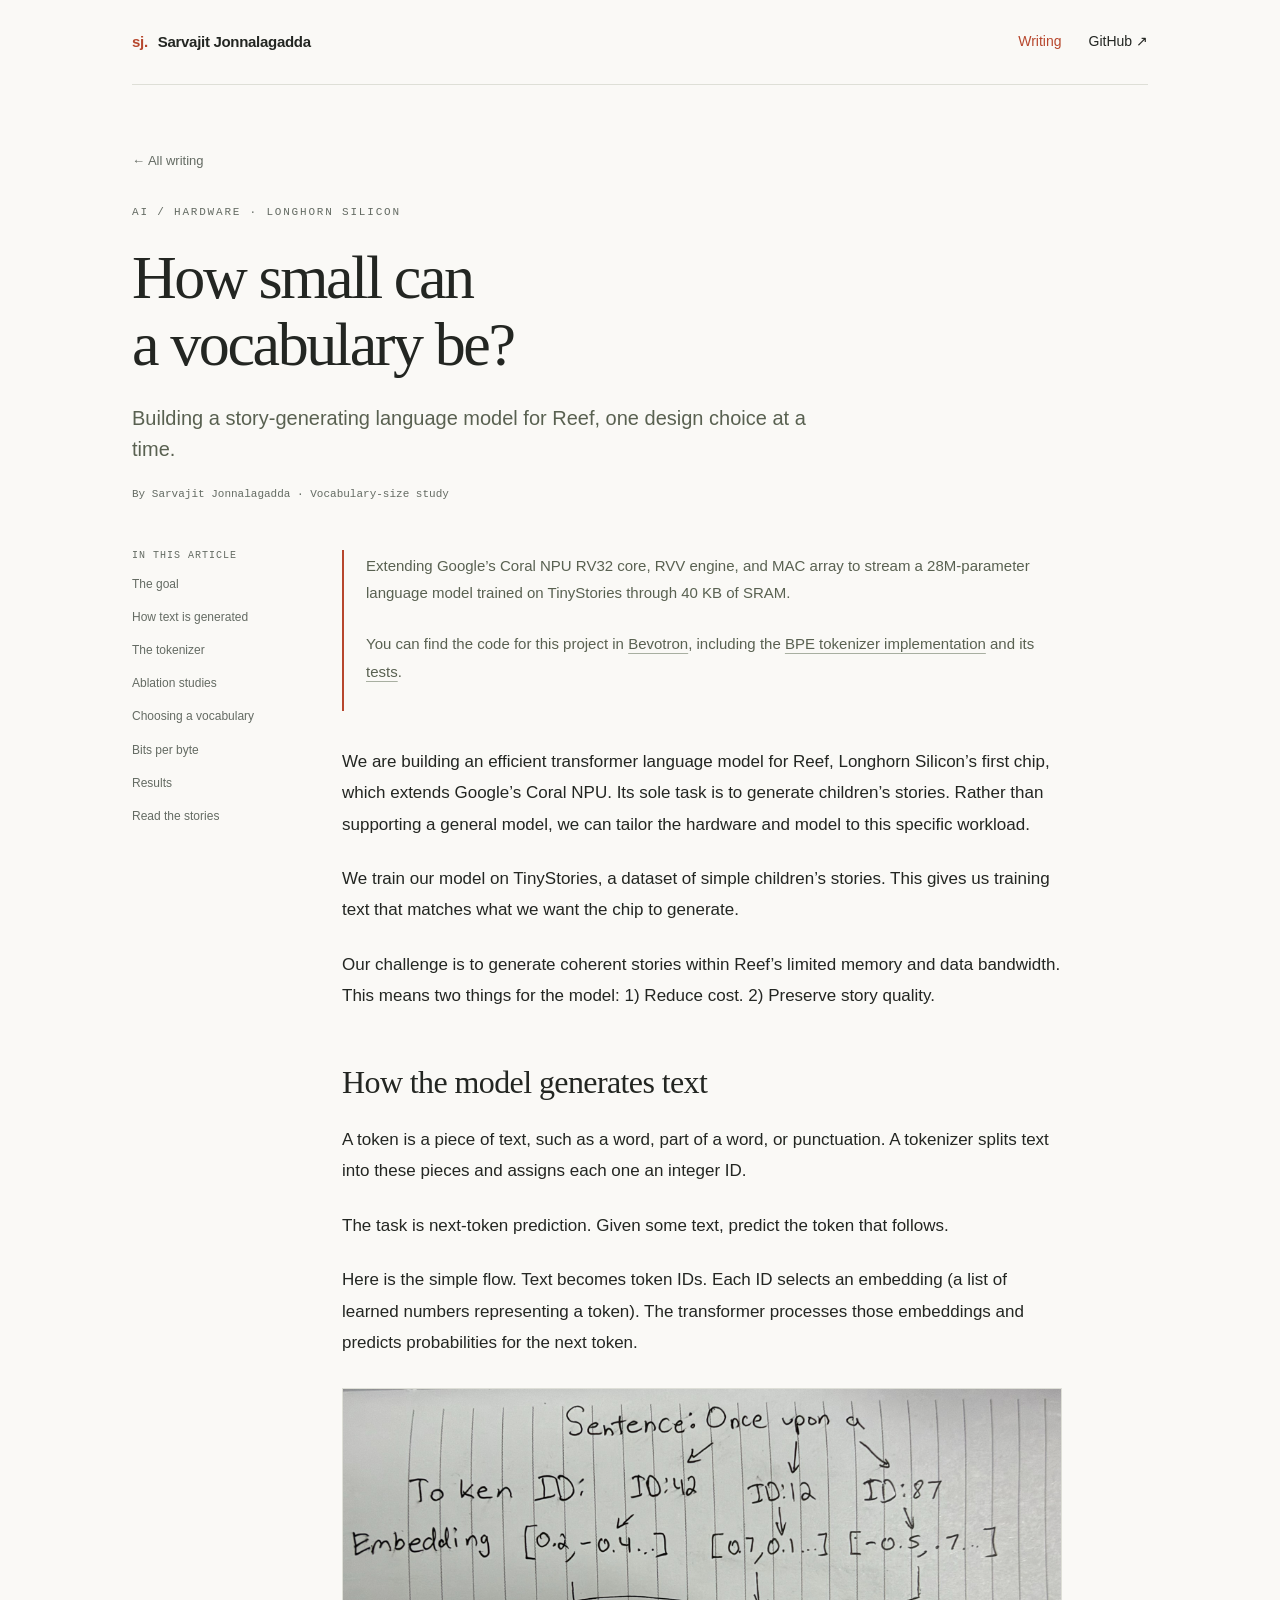
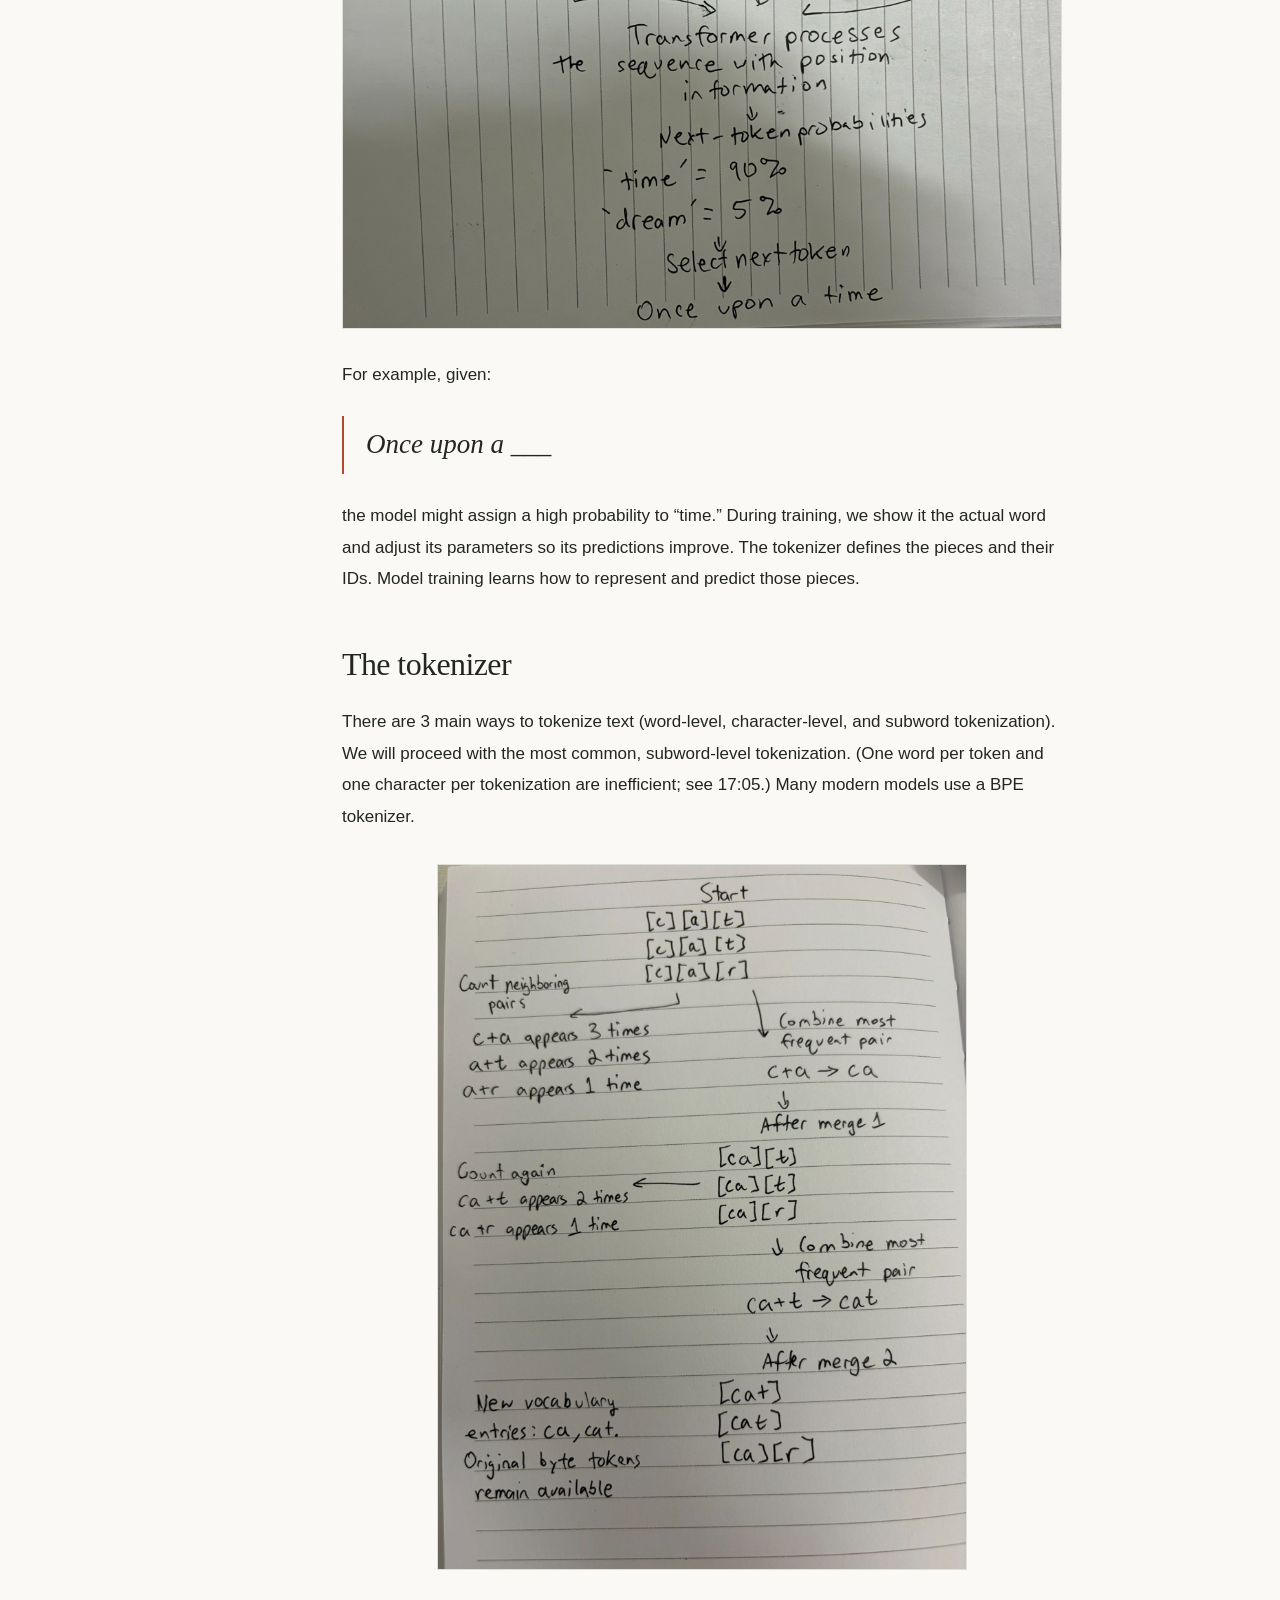
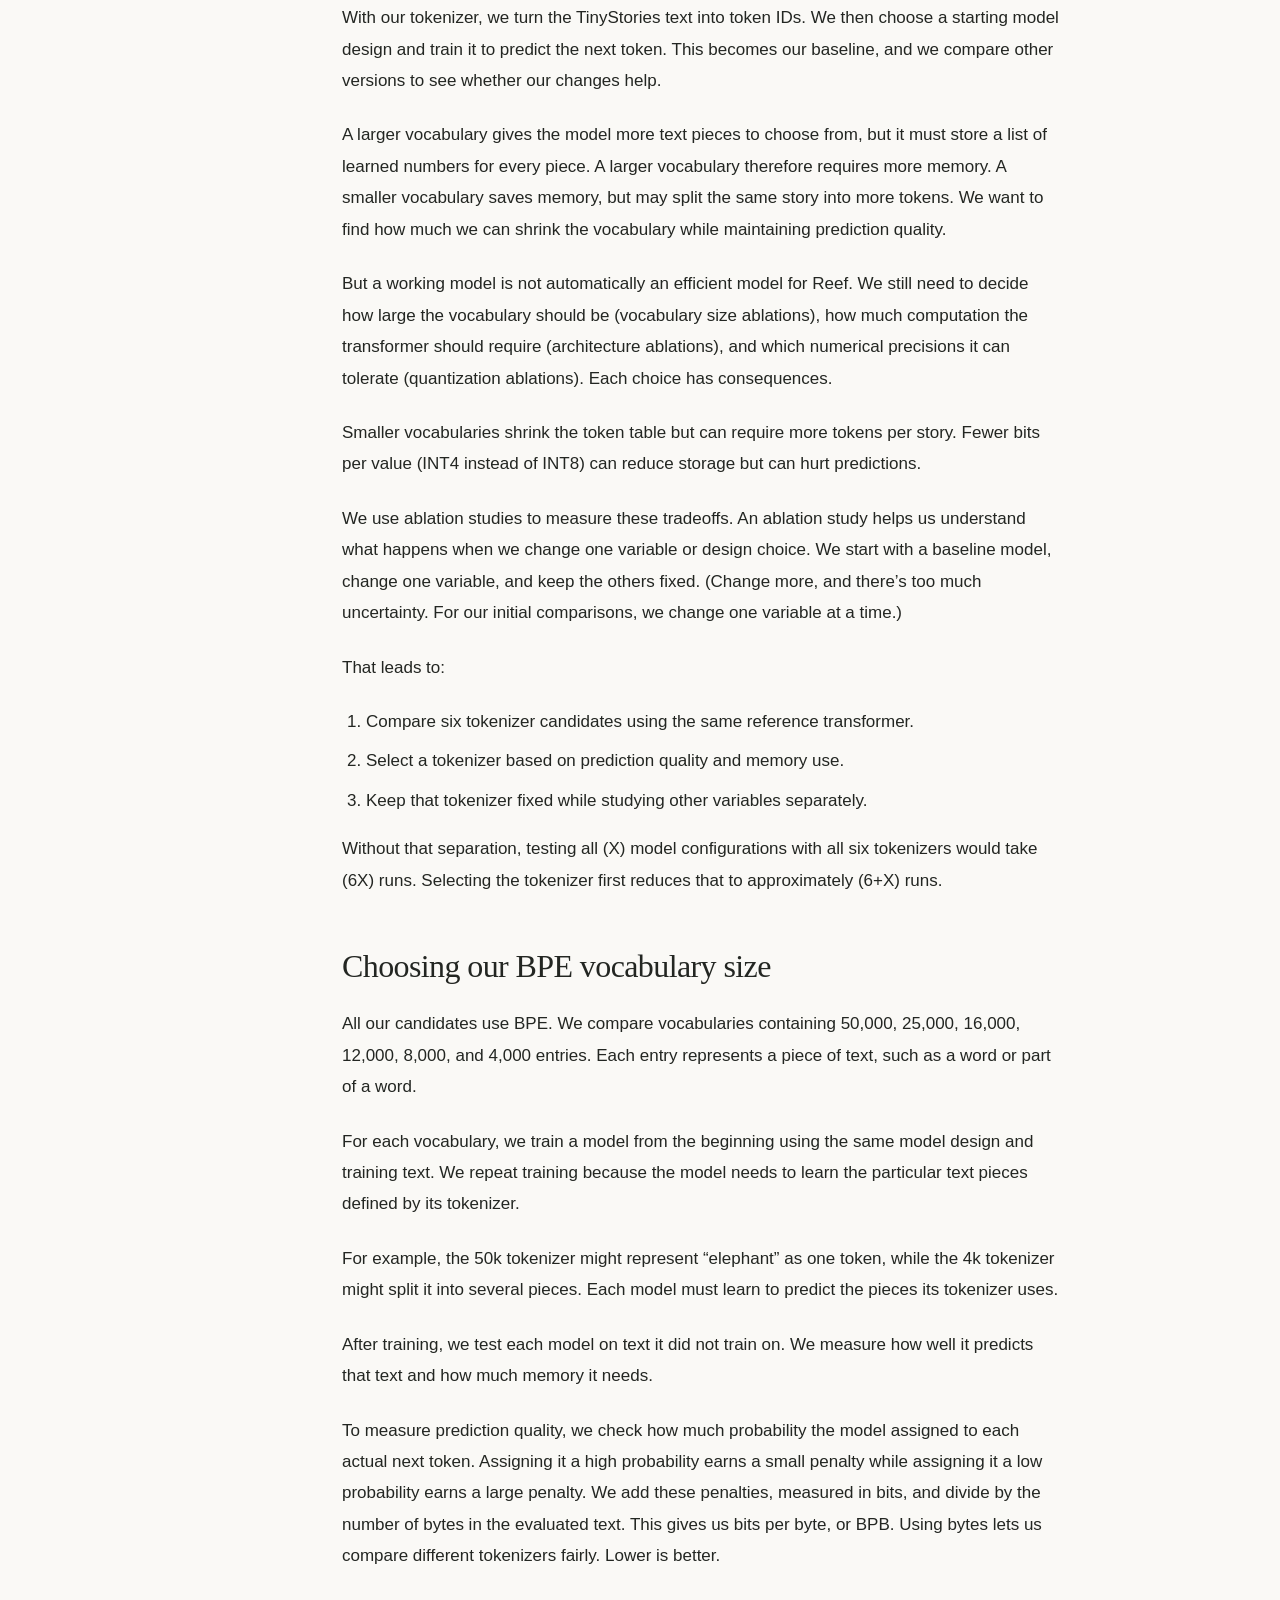
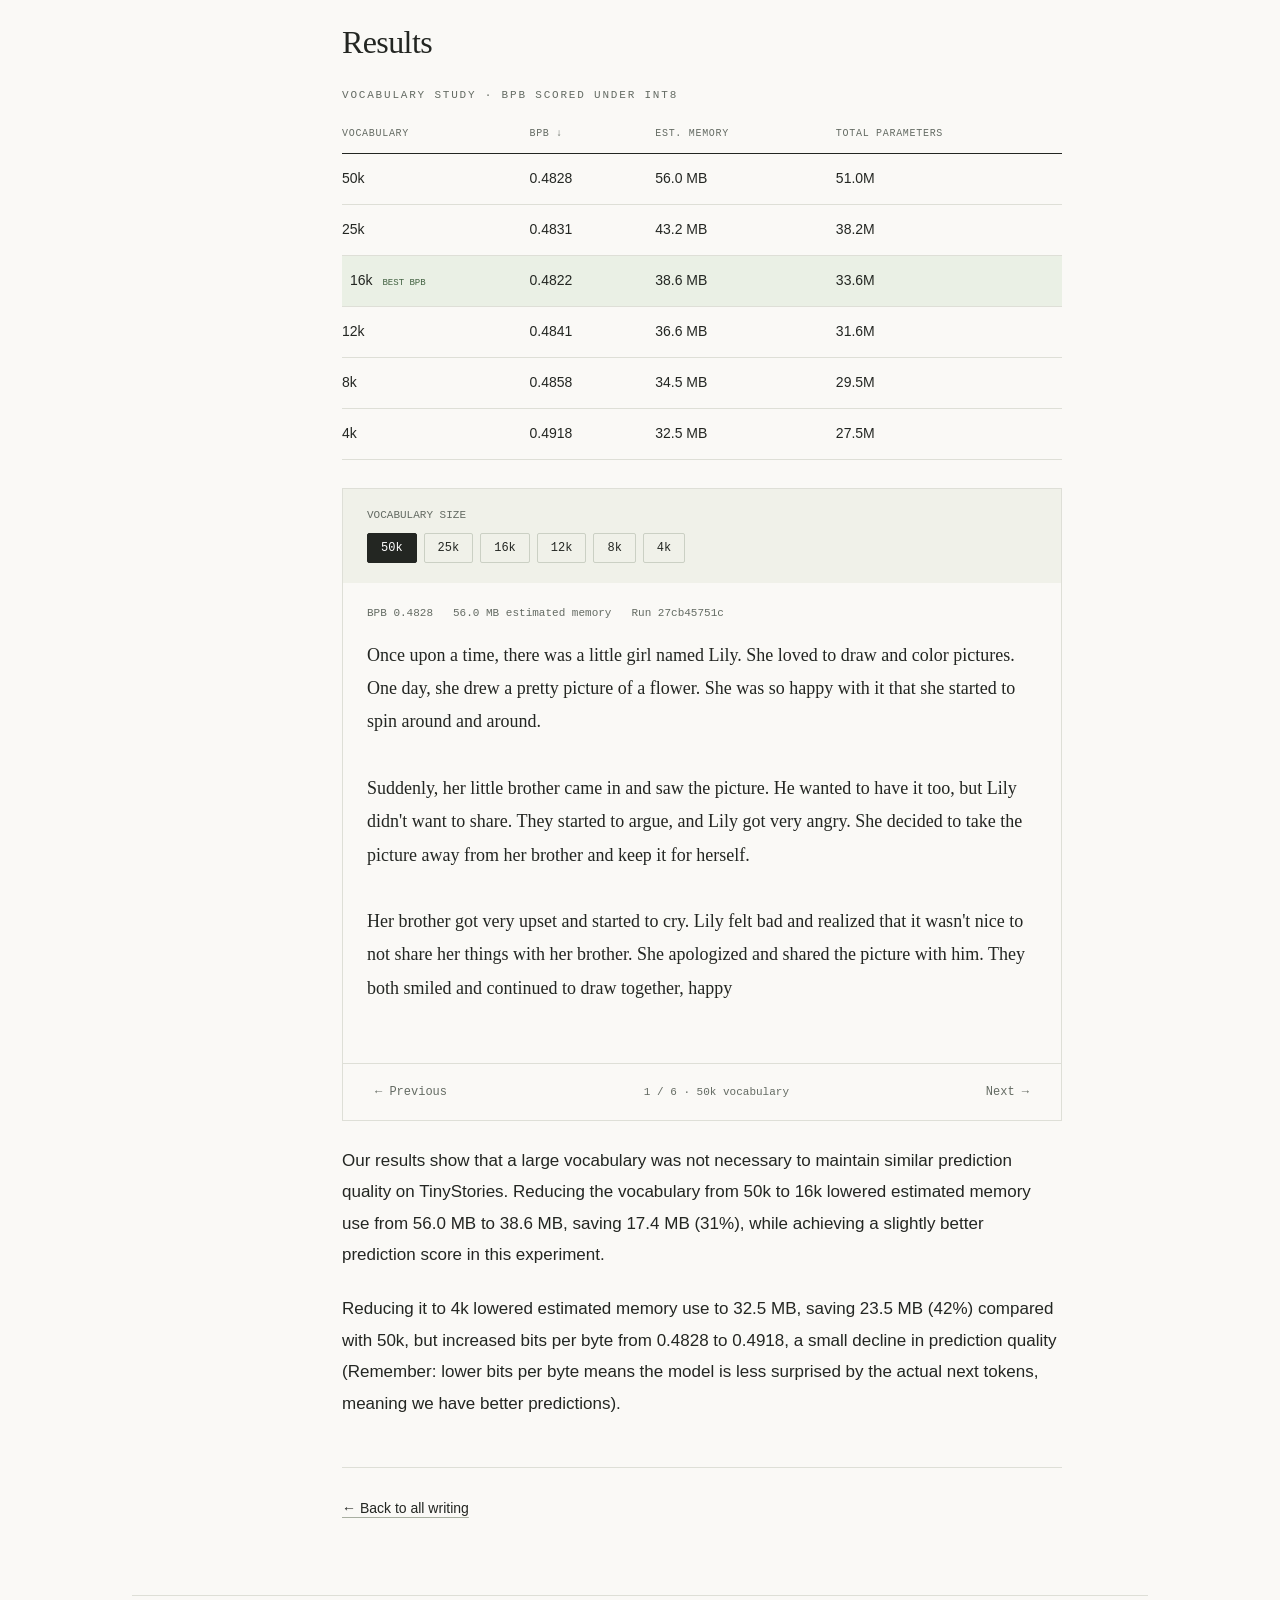
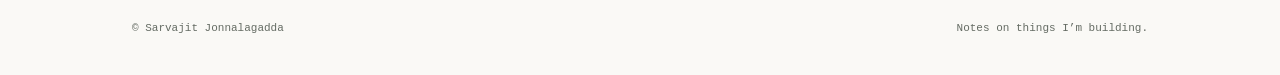
==== commit 1ab6fdd8: "Replace first article photo and clarify initial ablation comparisons" ====
--- a/vocabulary.html
+++ b/vocabulary.html
@@ -2,7 +2,7 @@
 <html lang="en"><head><meta charset="UTF-8"><meta name="viewport" content="width=device-width, initial-scale=1"><meta name="description" content="A beginner-friendly vocabulary-size ablation study for a TinyStories transformer: BPE tokenizers, bits per byte, memory, and generated stories."><meta name="theme-color" content="#faf9f6"><title>How small can a vocabulary be? | Sarvajit Jonnalagadda</title><link rel="icon" href="assets/favicon.svg" type="image/svg+xml"><link rel="stylesheet" href="assets/style.css"></head><body><a class="skip" href="#main">Skip to content</a><div class="wrap"><header class="topbar"><a class="brand" href="index.html"><span>sj.</span>Sarvajit Jonnalagadda</a><nav class="nav" aria-label="Main navigation"><a href="index.html#writing" aria-current="page">Writing</a><a href="https://github.com/sarvajit-j">GitHub ↗</a></nav></header>
 <main id="main"><header class="article-head"><a class="back" href="index.html#writing">← All writing</a><div class="eyebrow" style="margin-top:30px">AI / hardware · Longhorn Silicon</div><h1>How small can<br>a vocabulary be?</h1><p class="dek">Building a story-generating language model for Reef, one design choice at a time.</p><div class="byline">By Sarvajit Jonnalagadda · Vocabulary-size study</div></header>
 <div class="reading"><aside class="toc" aria-label="On this page"><p>IN THIS ARTICLE</p><a href="#motivation">The goal</a><a href="#generation">How text is generated</a><a href="#tokenizer">The tokenizer</a><a href="#experiments">Ablation studies</a><a href="#vocabulary">Choosing a vocabulary</a><a href="#evaluation">Bits per byte</a><a href="#results">Results</a><a href="#stories">Read the stories</a></aside>
-<article><div class="brief"><p>Extending Google’s Coral NPU RV32 core, RVV engine, and MAC array to stream a 28M-parameter language model trained on TinyStories through 40 KB of SRAM.</p><p>You can find the code for this project in <a href="https://github.com/LonghornSilicon/Bevotron">Bevotron</a>, including the <a href="https://github.com/LonghornSilicon/Bevotron/blob/main/src/bevotron/tokenizer/bpe.py">BPE tokenizer implementation</a> and its <a href="https://github.com/LonghornSilicon/Bevotron/blob/main/tests/test_tokenizer.py">tests</a>.</p></div><section id="motivation"><p data-author-original="true">We are building an efficient transformer language model for Reef, Longhorn Silicon’s first chip, which extends Google’s Coral NPU. Its sole task is to generate children’s stories. Rather than supporting a general model, we can tailor the hardware and model to this specific workload.</p><p data-author-original="true">We train our model on TinyStories, a dataset of simple children’s stories. This gives us training text that matches what we want the chip to generate.</p><p data-author-original="true">Our challenge is to generate coherent stories within Reef’s limited memory and data bandwidth. This means two things for the model: 1) Reduce cost. 2) Preserve story quality.</p></section><section id="generation"><h2>How the model generates text</h2><p data-author-original="true">A token is a piece of text, such as a word, part of a word, or punctuation. A tokenizer splits text into these pieces and assigns each one an integer ID.</p><p data-author-original="true">The task is next-token prediction. Given some text, predict the token that follows.</p><p data-author-original="true">Here is the simple flow. Text becomes token IDs. Each ID selects an embedding (a list of learned numbers representing a token). The transformer processes those embeddings and predicts probabilities for the next token.</p><figure><a href="assets/text-to-tokens.jpeg" aria-label="Open full-size handwritten text-generation diagram"><img src="assets/text-to-tokens.jpeg" width="2048" height="1536" alt="Handwritten flow: Once upon a becomes three token IDs, each selects an embedding vector, the transformer processes them with position information and predicts the next token." loading="lazy"></a></figure><p data-author-original="true">For example, given:</p><blockquote class="prompt">Once upon a ___</blockquote><p data-author-original="true">the model might assign a high probability to “time.” During training, we show it the actual word and adjust its parameters so its predictions improve. The tokenizer defines the pieces and their IDs. Model training learns how to represent and predict those pieces.</p></section><section id="tokenizer"><h2>The tokenizer</h2><p data-author-original="true">There are 3 main ways to tokenize text (word-level, character-level, and subword tokenization). We will proceed with the most common, subword-level tokenization. (One word per token and one character per tokenization are inefficient; see 17:05.) Many modern models use a BPE tokenizer.</p><figure class="portrait"><a href="assets/bpe-merges.jpeg" aria-label="Open full-size handwritten BPE merge diagram"><img src="assets/bpe-merges.jpeg" width="1536" height="2048" alt="Handwritten BPE example using cat cat car: c plus a occurs three times and merges into ca; ca plus t occurs twice and merges into cat. Original byte tokens remain available." loading="lazy"></a></figure><p data-author-original="true">With our tokenizer, we turn the TinyStories text into token IDs. We then choose a starting model design and train it to predict the next token. This becomes our baseline, and we compare other versions to see whether our changes help.</p><p data-author-original="true">A larger vocabulary gives the model more text pieces to choose from, but it must store a list of learned numbers for every piece. A larger vocabulary therefore requires more memory. A smaller vocabulary saves memory, but may split the same story into more tokens. We want to find how much we can shrink the vocabulary while maintaining prediction quality.</p></section><section id="experiments"><p data-author-original="true">But a working model is not automatically an efficient model for Reef. We still need to decide how large the vocabulary should be (vocabulary size ablations), how much computation the transformer should require (architecture ablations), and which numerical precisions it can tolerate (quantization ablations). Each choice has consequences.</p><p data-author-original="true">Smaller vocabularies shrink the token table but can require more tokens per story. Fewer bits per value (INT4 instead of INT8) can reduce storage but can hurt predictions.</p><p data-author-original="true">We use ablation studies to measure these tradeoffs. An ablation study helps us understand what happens when we change one variable or design choice. We start with a baseline model, change one variable, and keep the others fixed. (Change more, and there’s too much uncertainty. When doing any experiment, you always change one variable at a time.)</p><p data-author-original="true">That leads to:</p><ol><li data-author-original="true">Compare six tokenizer candidates using the same reference transformer.</li><li data-author-original="true">Select a tokenizer based on prediction quality and memory use.</li><li data-author-original="true">Keep that tokenizer fixed while studying other variables separately.</li></ol><p data-author-original="true">Without that separation, testing all (X) model configurations with all six tokenizers would take (6X) runs. Selecting the tokenizer first reduces that to approximately (6+X) runs.</p></section><section id="vocabulary"><h2>Choosing our BPE vocabulary size</h2><p data-author-original="true">All our candidates use BPE. We compare vocabularies containing 50,000, 25,000, 16,000, 12,000, 8,000, and 4,000 entries. Each entry represents a piece of text, such as a word or part of a word.</p><p data-author-original="true">For each vocabulary, we train a model from the beginning using the same model design and training text. We repeat training because the model needs to learn the particular text pieces defined by its tokenizer.</p><p data-author-original="true">For example, the 50k tokenizer might represent “elephant” as one token, while the 4k tokenizer might split it into several pieces. Each model must learn to predict the pieces its tokenizer uses.</p><p data-author-original="true">After training, we test each model on text it did not train on. We measure how well it predicts that text and how much memory it needs.</p><div id="evaluation"><p data-author-original="true">To measure prediction quality, we check how much probability the model assigned to each actual next token. Assigning it a high probability earns a small penalty while assigning it a low probability earns a large penalty. We add these penalties, measured in bits, and divide by the number of bytes in the evaluated text. This gives us bits per byte, or BPB. Using bytes lets us compare different tokenizers fairly. Lower is better.</p></div></section><section id="results"><h2>Results</h2><div class="table-wrap"><table><caption class="eyebrow" style="text-align:left;margin-bottom:10px">Vocabulary study · BPB scored under INT8</caption><thead><tr><th scope="col">Vocabulary</th><th scope="col">BPB ↓</th><th scope="col">Est. memory</th><th scope="col">Total parameters</th></tr></thead><tbody><tr><td>50k</td><td>0.4828</td><td>56.0 MB</td><td>51.0M</td></tr><tr><td>25k</td><td>0.4831</td><td>43.2 MB</td><td>38.2M</td></tr><tr class="best"><td>16k <span class="badge">BEST BPB</span></td><td>0.4822</td><td>38.6 MB</td><td>33.6M</td></tr><tr><td>12k</td><td>0.4841</td><td>36.6 MB</td><td>31.6M</td></tr><tr><td>8k</td><td>0.4858</td><td>34.5 MB</td><td>29.5M</td></tr><tr><td>4k</td><td>0.4918</td><td>32.5 MB</td><td>27.5M</td></tr></tbody></table></div><div id="stories"><div class="sample-viewer"><div class="sample-top"><p>VOCABULARY SIZE</p><div class="tabs" role="tablist" aria-label="Choose sample vocabulary"><button type="button" role="tab" id="tab-50k" aria-controls="story-panel" aria-selected="true" tabindex="0" data-index="0">50k</button><button type="button" role="tab" id="tab-25k" aria-controls="story-panel" aria-selected="false" tabindex="-1" data-index="1">25k</button><button type="button" role="tab" id="tab-16k" aria-controls="story-panel" aria-selected="false" tabindex="-1" data-index="2">16k</button><button type="button" role="tab" id="tab-12k" aria-controls="story-panel" aria-selected="false" tabindex="-1" data-index="3">12k</button><button type="button" role="tab" id="tab-8k" aria-controls="story-panel" aria-selected="false" tabindex="-1" data-index="4">8k</button><button type="button" role="tab" id="tab-4k" aria-controls="story-panel" aria-selected="false" tabindex="-1" data-index="5">4k</button></div></div><div class="sample-body" id="story-panel" role="tabpanel" aria-labelledby="tab-50k" tabindex="0"><div class="sample-metrics"><span id="sample-bpb">BPB 0.4828</span><span id="sample-memory">56.0 MB estimated memory</span><span id="sample-run">Run 27cb45751c</span></div><div class="sample-story" id="sample-story">Once upon a time, there was a little girl named Lily. She loved to draw and color pictures. One day, she drew a pretty picture of a flower. She was so happy with it that she started to spin around and around.
+<article><div class="brief"><p>Extending Google’s Coral NPU RV32 core, RVV engine, and MAC array to stream a 28M-parameter language model trained on TinyStories through 40 KB of SRAM.</p><p>You can find the code for this project in <a href="https://github.com/LonghornSilicon/Bevotron">Bevotron</a>, including the <a href="https://github.com/LonghornSilicon/Bevotron/blob/main/src/bevotron/tokenizer/bpe.py">BPE tokenizer implementation</a> and its <a href="https://github.com/LonghornSilicon/Bevotron/blob/main/tests/test_tokenizer.py">tests</a>.</p></div><section id="motivation"><p data-author-original="true">We are building an efficient transformer language model for Reef, Longhorn Silicon’s first chip, which extends Google’s Coral NPU. Its sole task is to generate children’s stories. Rather than supporting a general model, we can tailor the hardware and model to this specific workload.</p><p data-author-original="true">We train our model on TinyStories, a dataset of simple children’s stories. This gives us training text that matches what we want the chip to generate.</p><p data-author-original="true">Our challenge is to generate coherent stories within Reef’s limited memory and data bandwidth. This means two things for the model: 1) Reduce cost. 2) Preserve story quality.</p></section><section id="generation"><h2>How the model generates text</h2><p data-author-original="true">A token is a piece of text, such as a word, part of a word, or punctuation. A tokenizer splits text into these pieces and assigns each one an integer ID.</p><p data-author-original="true">The task is next-token prediction. Given some text, predict the token that follows.</p><p data-author-original="true">Here is the simple flow. Text becomes token IDs. Each ID selects an embedding (a list of learned numbers representing a token). The transformer processes those embeddings and predicts probabilities for the next token.</p><figure><a href="assets/text-to-tokens-updated.jpeg" aria-label="Open full-size handwritten text-generation diagram"><img src="assets/text-to-tokens-updated.jpeg" width="2048" height="1536" alt="Handwritten flow: Once upon a becomes three token IDs, each selects an embedding vector, the transformer processes them with position information and predicts the next token." loading="lazy"></a></figure><p data-author-original="true">For example, given:</p><blockquote class="prompt">Once upon a ___</blockquote><p data-author-original="true">the model might assign a high probability to “time.” During training, we show it the actual word and adjust its parameters so its predictions improve. The tokenizer defines the pieces and their IDs. Model training learns how to represent and predict those pieces.</p></section><section id="tokenizer"><h2>The tokenizer</h2><p data-author-original="true">There are 3 main ways to tokenize text (word-level, character-level, and subword tokenization). We will proceed with the most common, subword-level tokenization. (One word per token and one character per tokenization are inefficient; see 17:05.) Many modern models use a BPE tokenizer.</p><figure class="portrait"><a href="assets/bpe-merges.jpeg" aria-label="Open full-size handwritten BPE merge diagram"><img src="assets/bpe-merges.jpeg" width="1536" height="2048" alt="Handwritten BPE example using cat cat car: c plus a occurs three times and merges into ca; ca plus t occurs twice and merges into cat. Original byte tokens remain available." loading="lazy"></a></figure><p data-author-original="true">With our tokenizer, we turn the TinyStories text into token IDs. We then choose a starting model design and train it to predict the next token. This becomes our baseline, and we compare other versions to see whether our changes help.</p><p data-author-original="true">A larger vocabulary gives the model more text pieces to choose from, but it must store a list of learned numbers for every piece. A larger vocabulary therefore requires more memory. A smaller vocabulary saves memory, but may split the same story into more tokens. We want to find how much we can shrink the vocabulary while maintaining prediction quality.</p></section><section id="experiments"><p data-author-original="true">But a working model is not automatically an efficient model for Reef. We still need to decide how large the vocabulary should be (vocabulary size ablations), how much computation the transformer should require (architecture ablations), and which numerical precisions it can tolerate (quantization ablations). Each choice has consequences.</p><p data-author-original="true">Smaller vocabularies shrink the token table but can require more tokens per story. Fewer bits per value (INT4 instead of INT8) can reduce storage but can hurt predictions.</p><p data-author-original="true">We use ablation studies to measure these tradeoffs. An ablation study helps us understand what happens when we change one variable or design choice. We start with a baseline model, change one variable, and keep the others fixed. (Change more, and there’s too much uncertainty. For our initial comparisons, we change one variable at a time.)</p><p data-author-original="true">That leads to:</p><ol><li data-author-original="true">Compare six tokenizer candidates using the same reference transformer.</li><li data-author-original="true">Select a tokenizer based on prediction quality and memory use.</li><li data-author-original="true">Keep that tokenizer fixed while studying other variables separately.</li></ol><p data-author-original="true">Without that separation, testing all (X) model configurations with all six tokenizers would take (6X) runs. Selecting the tokenizer first reduces that to approximately (6+X) runs.</p></section><section id="vocabulary"><h2>Choosing our BPE vocabulary size</h2><p data-author-original="true">All our candidates use BPE. We compare vocabularies containing 50,000, 25,000, 16,000, 12,000, 8,000, and 4,000 entries. Each entry represents a piece of text, such as a word or part of a word.</p><p data-author-original="true">For each vocabulary, we train a model from the beginning using the same model design and training text. We repeat training because the model needs to learn the particular text pieces defined by its tokenizer.</p><p data-author-original="true">For example, the 50k tokenizer might represent “elephant” as one token, while the 4k tokenizer might split it into several pieces. Each model must learn to predict the pieces its tokenizer uses.</p><p data-author-original="true">After training, we test each model on text it did not train on. We measure how well it predicts that text and how much memory it needs.</p><div id="evaluation"><p data-author-original="true">To measure prediction quality, we check how much probability the model assigned to each actual next token. Assigning it a high probability earns a small penalty while assigning it a low probability earns a large penalty. We add these penalties, measured in bits, and divide by the number of bytes in the evaluated text. This gives us bits per byte, or BPB. Using bytes lets us compare different tokenizers fairly. Lower is better.</p></div></section><section id="results"><h2>Results</h2><div class="table-wrap"><table><caption class="eyebrow" style="text-align:left;margin-bottom:10px">Vocabulary study · BPB scored under INT8</caption><thead><tr><th scope="col">Vocabulary</th><th scope="col">BPB ↓</th><th scope="col">Est. memory</th><th scope="col">Total parameters</th></tr></thead><tbody><tr><td>50k</td><td>0.4828</td><td>56.0 MB</td><td>51.0M</td></tr><tr><td>25k</td><td>0.4831</td><td>43.2 MB</td><td>38.2M</td></tr><tr class="best"><td>16k <span class="badge">BEST BPB</span></td><td>0.4822</td><td>38.6 MB</td><td>33.6M</td></tr><tr><td>12k</td><td>0.4841</td><td>36.6 MB</td><td>31.6M</td></tr><tr><td>8k</td><td>0.4858</td><td>34.5 MB</td><td>29.5M</td></tr><tr><td>4k</td><td>0.4918</td><td>32.5 MB</td><td>27.5M</td></tr></tbody></table></div><div id="stories"><div class="sample-viewer"><div class="sample-top"><p>VOCABULARY SIZE</p><div class="tabs" role="tablist" aria-label="Choose sample vocabulary"><button type="button" role="tab" id="tab-50k" aria-controls="story-panel" aria-selected="true" tabindex="0" data-index="0">50k</button><button type="button" role="tab" id="tab-25k" aria-controls="story-panel" aria-selected="false" tabindex="-1" data-index="1">25k</button><button type="button" role="tab" id="tab-16k" aria-controls="story-panel" aria-selected="false" tabindex="-1" data-index="2">16k</button><button type="button" role="tab" id="tab-12k" aria-controls="story-panel" aria-selected="false" tabindex="-1" data-index="3">12k</button><button type="button" role="tab" id="tab-8k" aria-controls="story-panel" aria-selected="false" tabindex="-1" data-index="4">8k</button><button type="button" role="tab" id="tab-4k" aria-controls="story-panel" aria-selected="false" tabindex="-1" data-index="5">4k</button></div></div><div class="sample-body" id="story-panel" role="tabpanel" aria-labelledby="tab-50k" tabindex="0"><div class="sample-metrics"><span id="sample-bpb">BPB 0.4828</span><span id="sample-memory">56.0 MB estimated memory</span><span id="sample-run">Run 27cb45751c</span></div><div class="sample-story" id="sample-story">Once upon a time, there was a little girl named Lily. She loved to draw and color pictures. One day, she drew a pretty picture of a flower. She was so happy with it that she started to spin around and around.
 
 Suddenly, her little brother came in and saw the picture. He wanted to have it too, but Lily didn&#x27;t want to share. They started to argue, and Lily got very angry. She decided to take the picture away from her brother and keep it for herself.
 
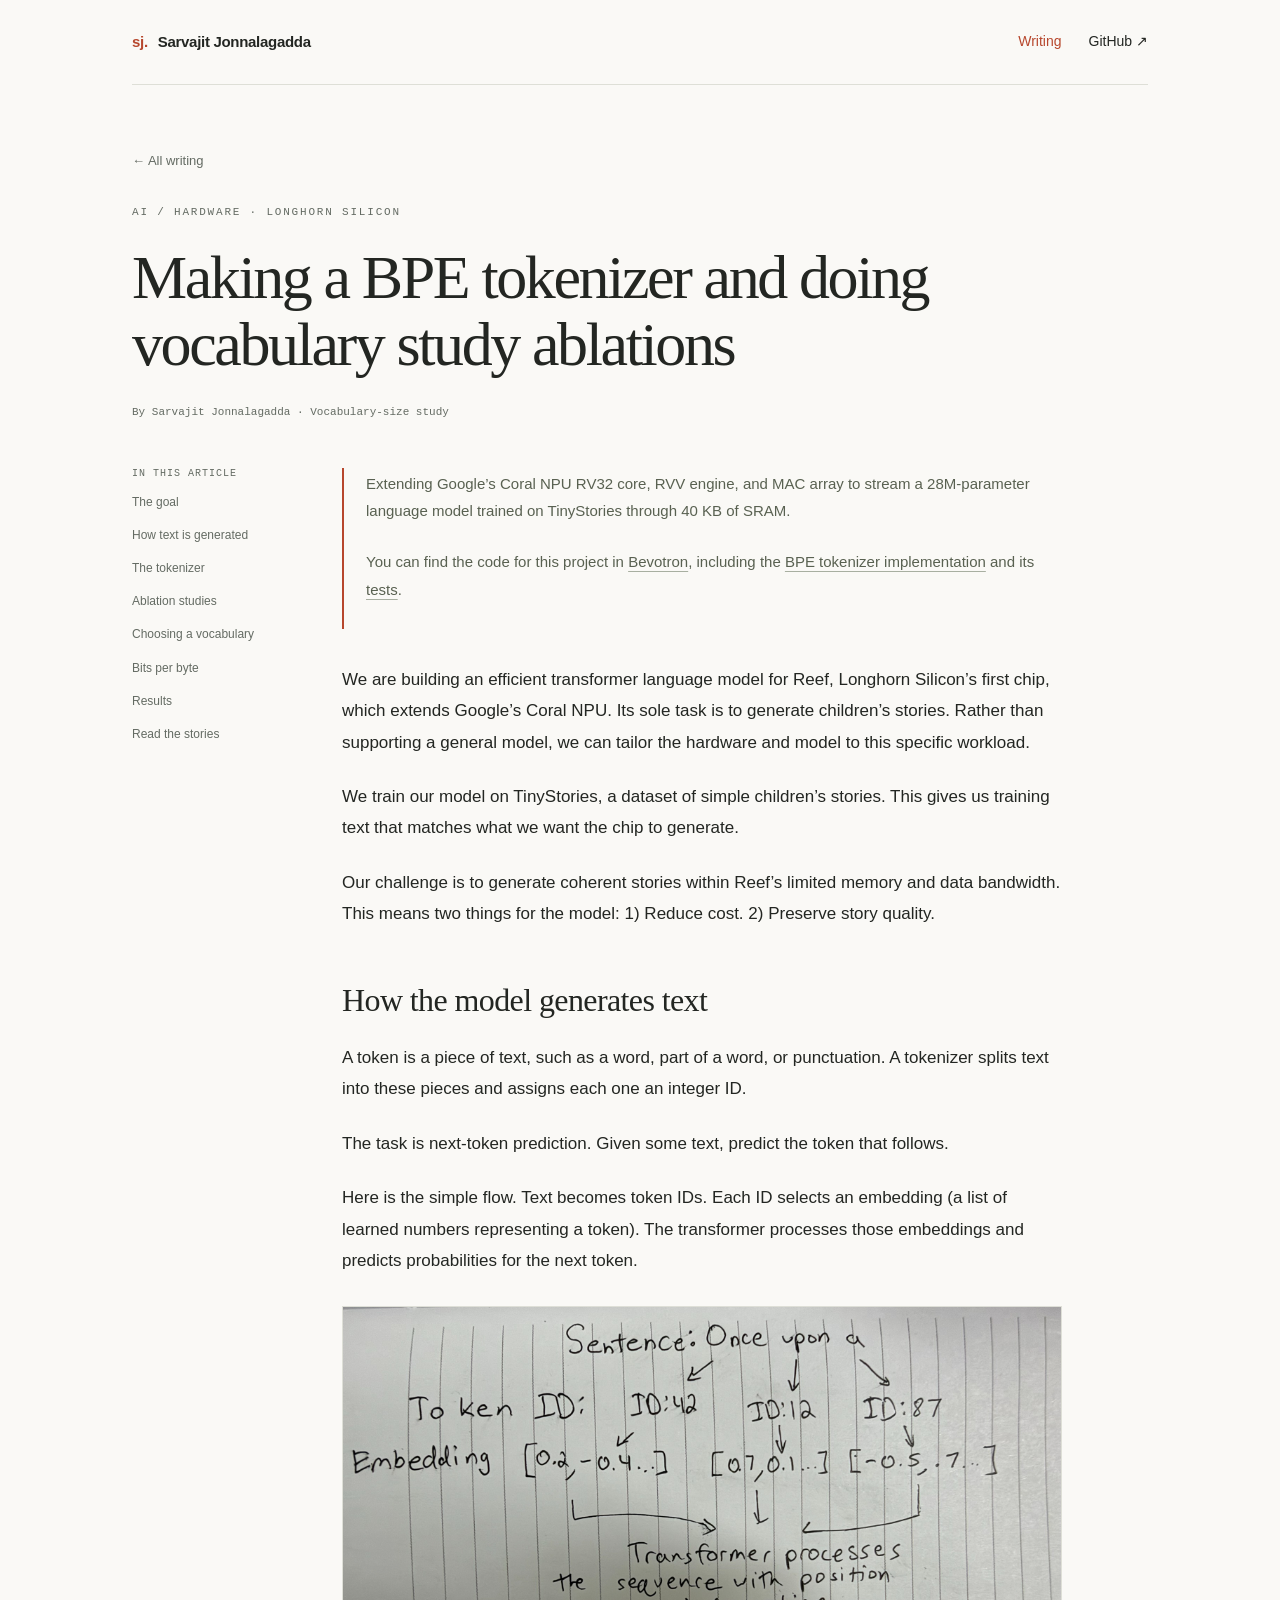
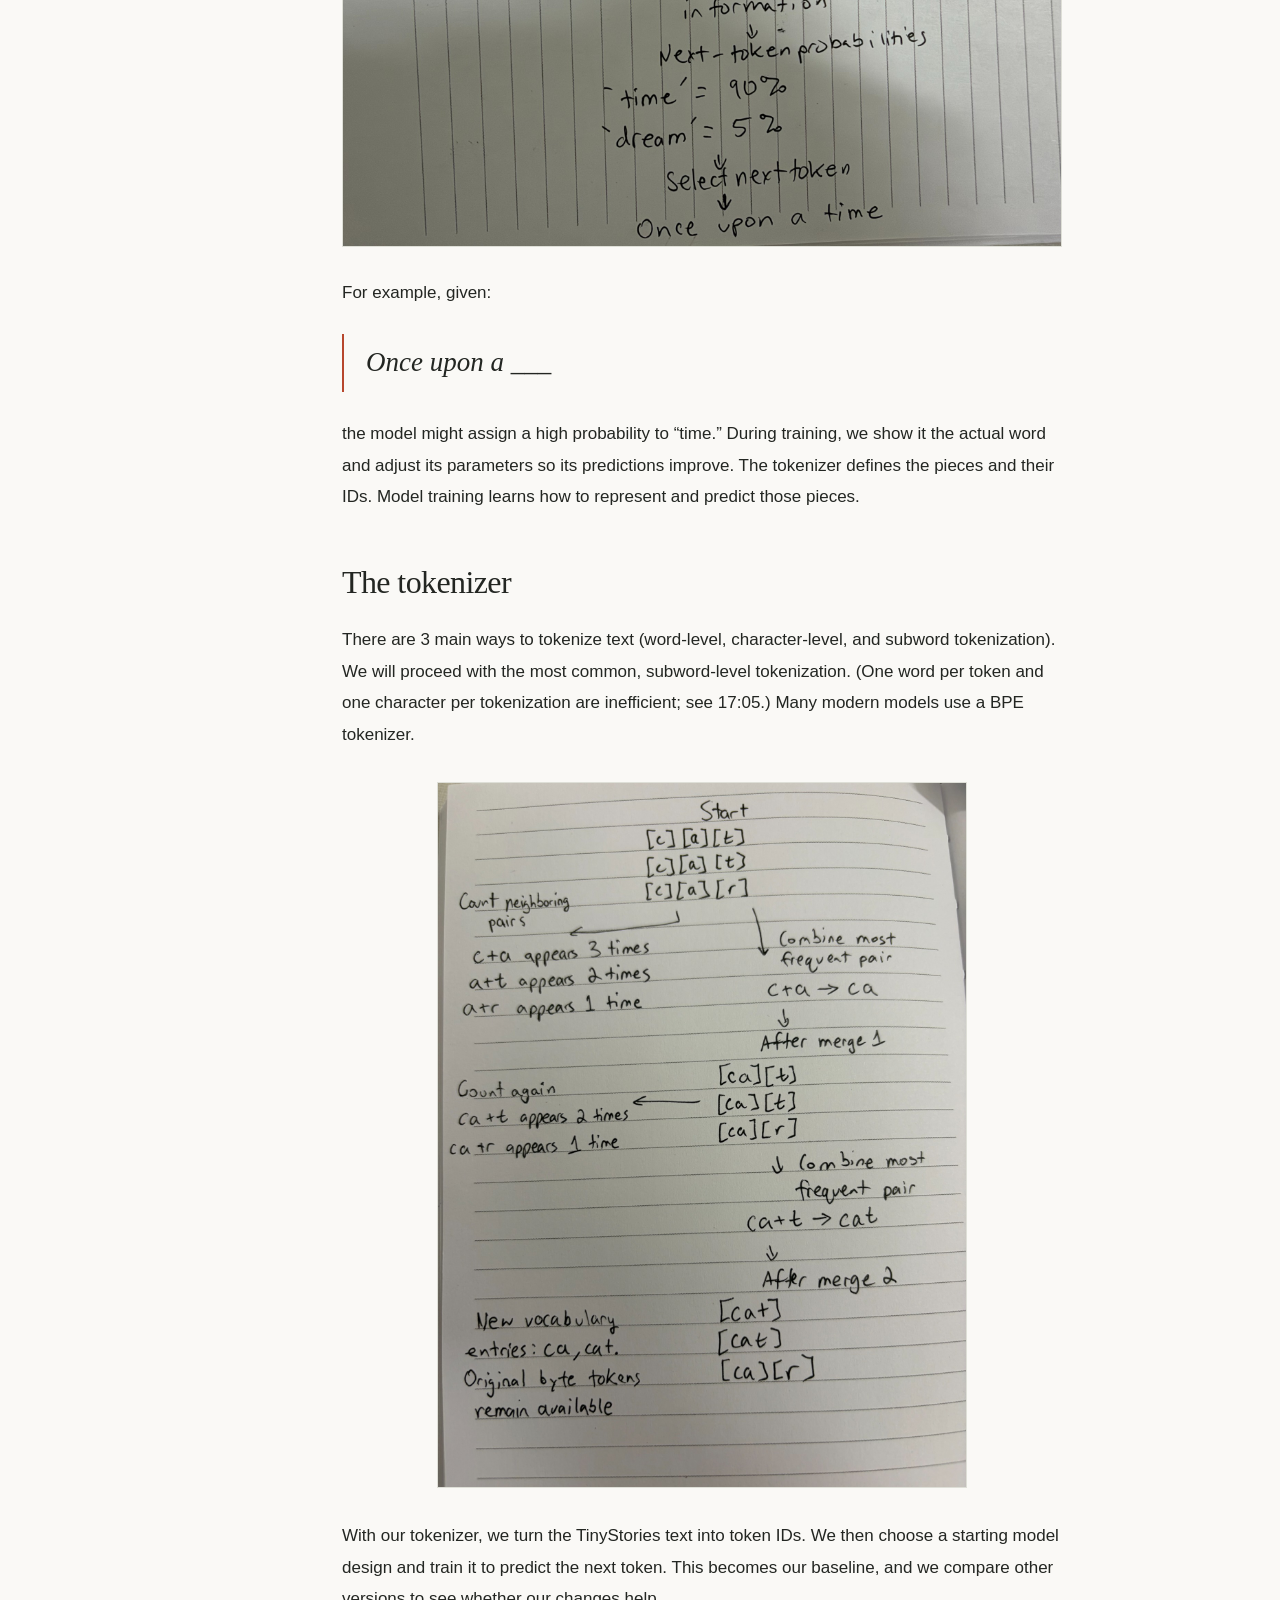
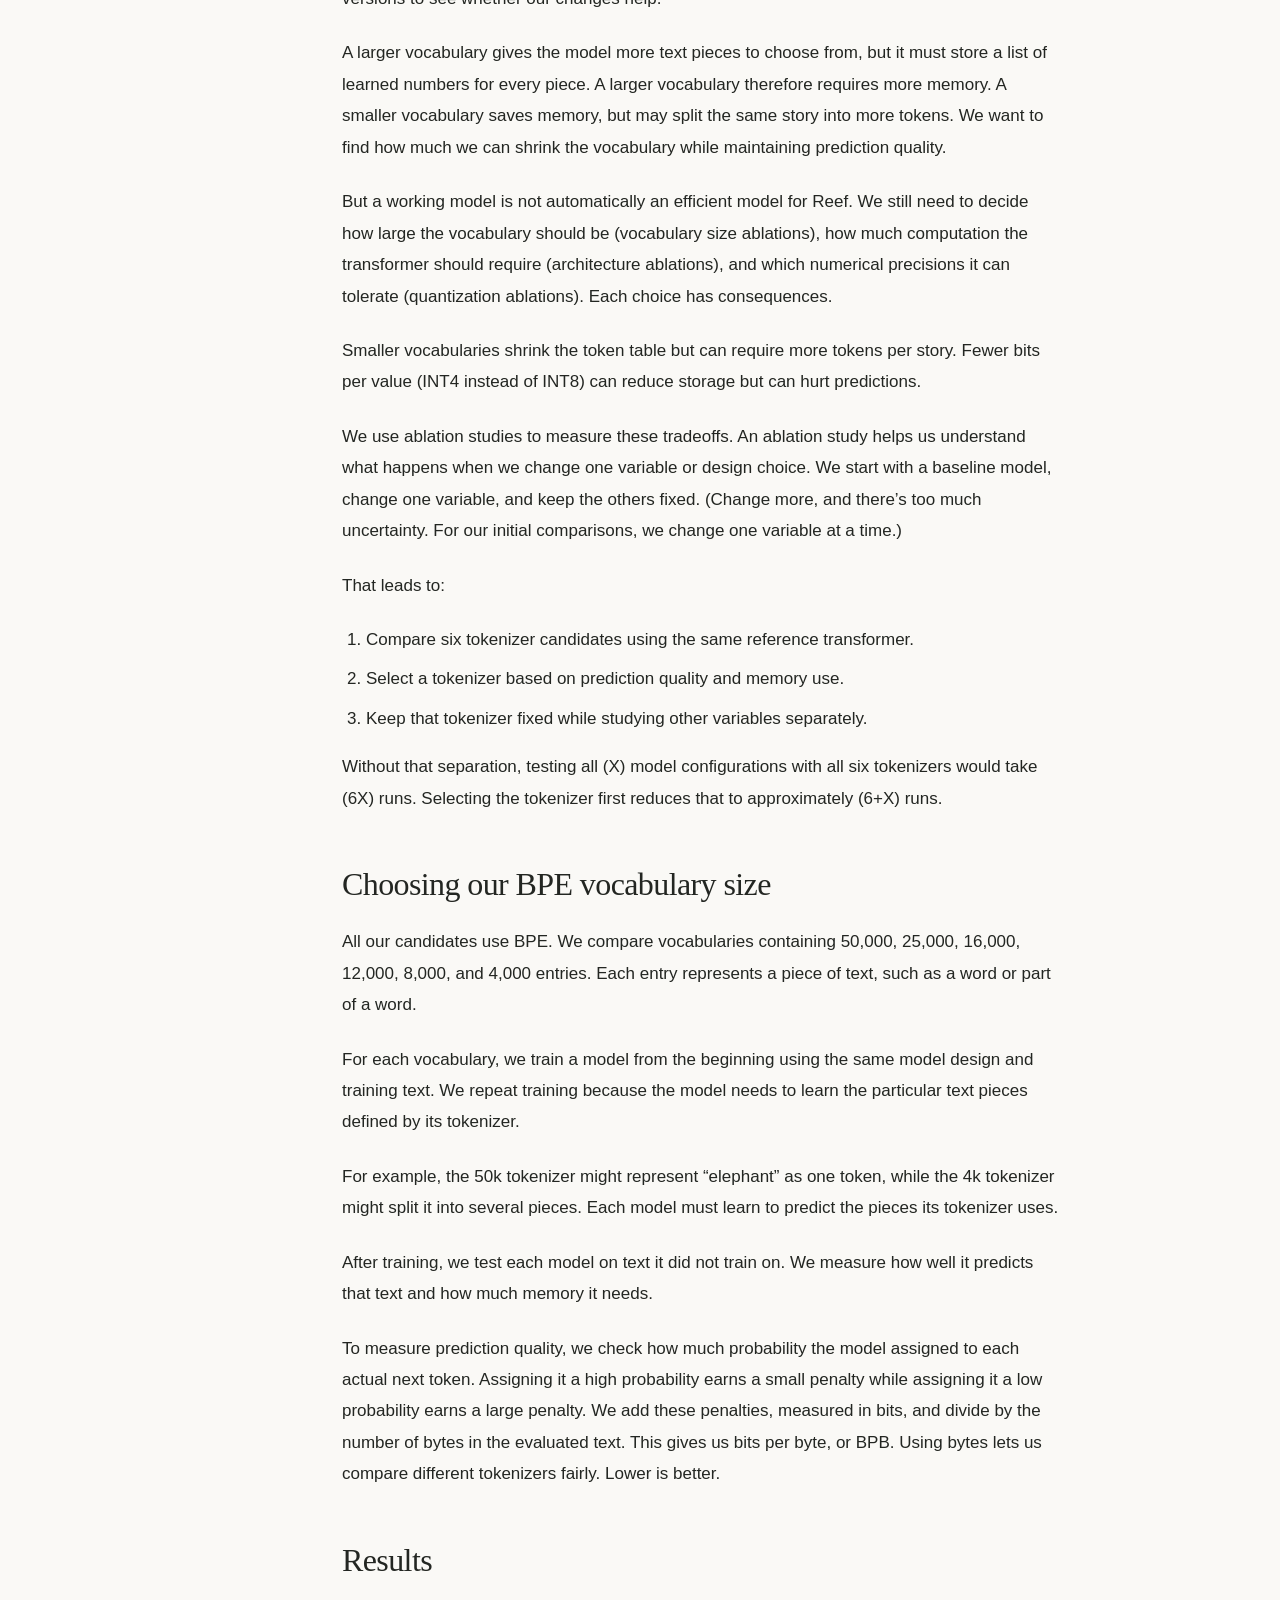
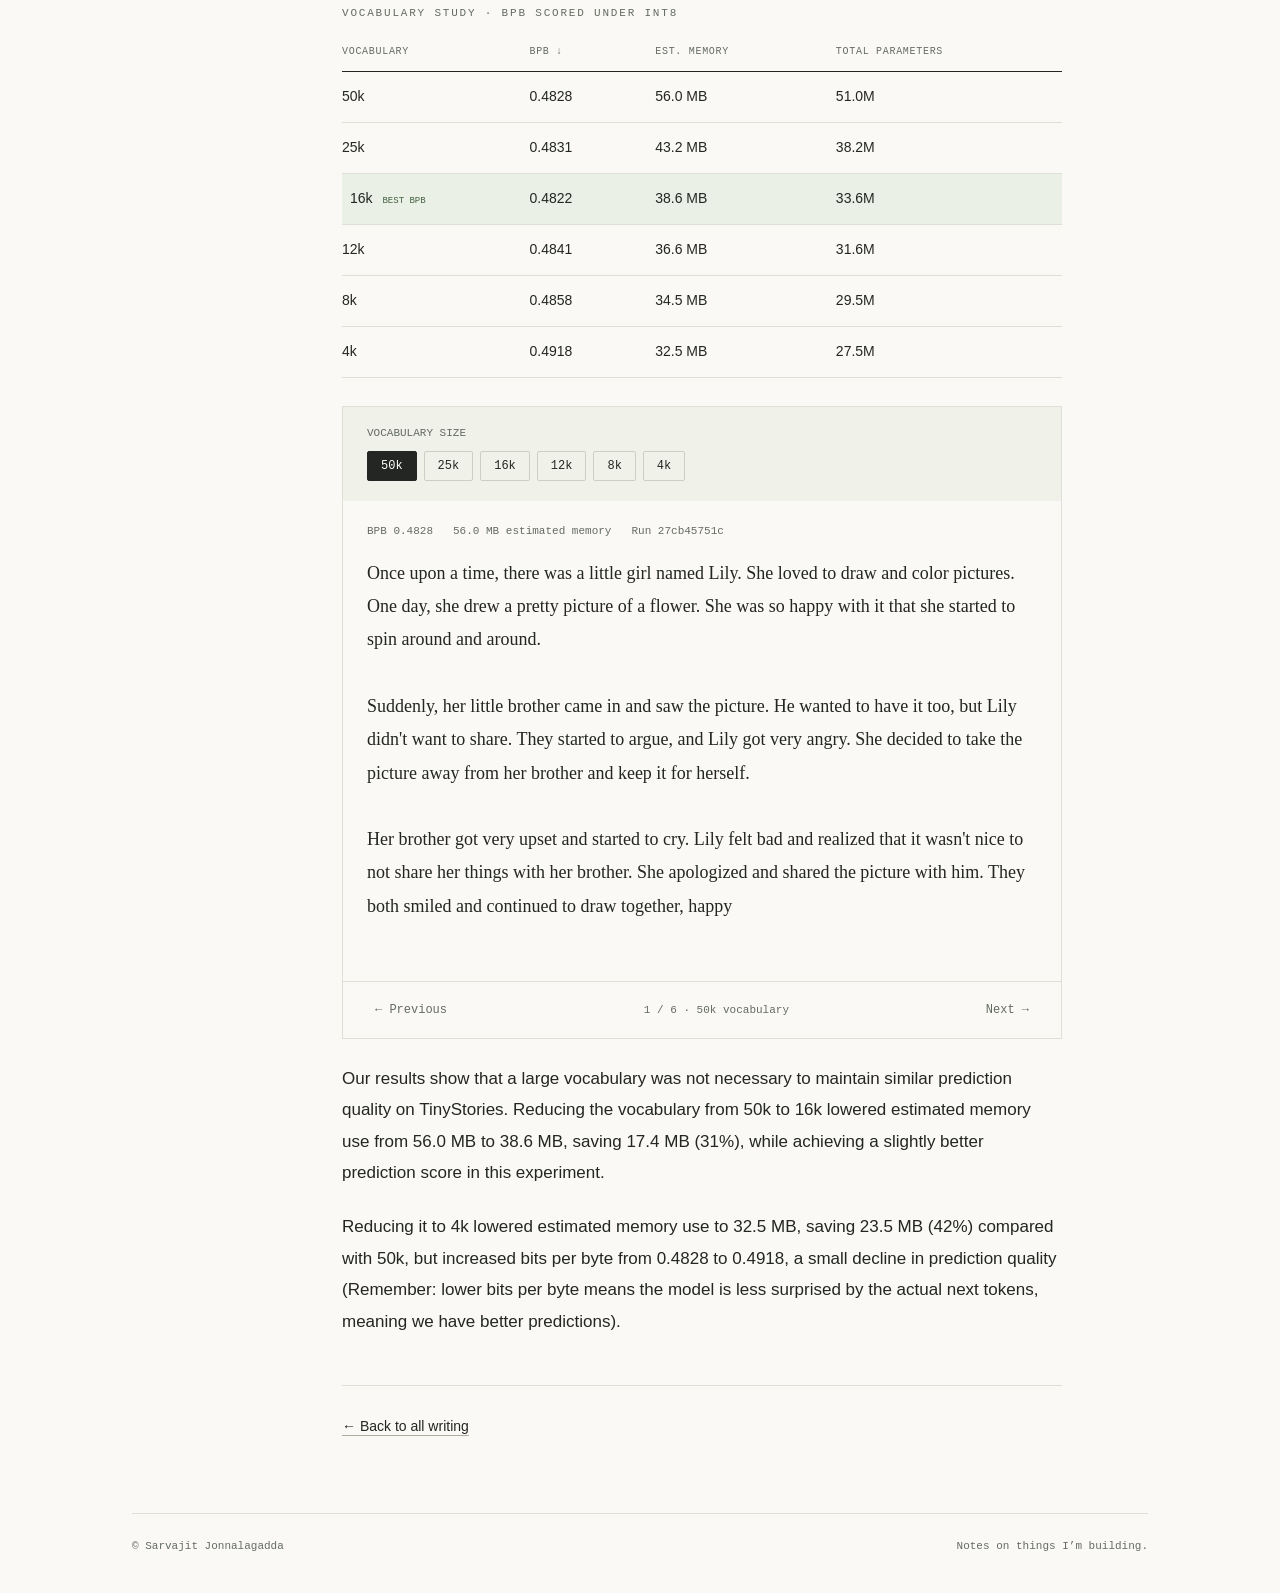
==== commit 0ebc49b6: "Rename BPE article and remove subtitle" ====
--- a/vocabulary.html
+++ b/vocabulary.html
@@ -1,6 +1,6 @@
 <!doctype html>
-<html lang="en"><head><meta charset="UTF-8"><meta name="viewport" content="width=device-width, initial-scale=1"><meta name="description" content="A beginner-friendly vocabulary-size ablation study for a TinyStories transformer: BPE tokenizers, bits per byte, memory, and generated stories."><meta name="theme-color" content="#faf9f6"><title>How small can a vocabulary be? | Sarvajit Jonnalagadda</title><link rel="icon" href="assets/favicon.svg" type="image/svg+xml"><link rel="stylesheet" href="assets/style.css"></head><body><a class="skip" href="#main">Skip to content</a><div class="wrap"><header class="topbar"><a class="brand" href="index.html"><span>sj.</span>Sarvajit Jonnalagadda</a><nav class="nav" aria-label="Main navigation"><a href="index.html#writing" aria-current="page">Writing</a><a href="https://github.com/sarvajit-j">GitHub ↗</a></nav></header>
-<main id="main"><header class="article-head"><a class="back" href="index.html#writing">← All writing</a><div class="eyebrow" style="margin-top:30px">AI / hardware · Longhorn Silicon</div><h1>How small can<br>a vocabulary be?</h1><p class="dek">Building a story-generating language model for Reef, one design choice at a time.</p><div class="byline">By Sarvajit Jonnalagadda · Vocabulary-size study</div></header>
+<html lang="en"><head><meta charset="UTF-8"><meta name="viewport" content="width=device-width, initial-scale=1"><meta name="description" content="A beginner-friendly vocabulary-size ablation study for a TinyStories transformer: BPE tokenizers, bits per byte, memory, and generated stories."><meta name="theme-color" content="#faf9f6"><title>Making a BPE tokenizer and doing vocabulary study ablations | Sarvajit Jonnalagadda</title><link rel="icon" href="assets/favicon.svg" type="image/svg+xml"><link rel="stylesheet" href="assets/style.css"></head><body><a class="skip" href="#main">Skip to content</a><div class="wrap"><header class="topbar"><a class="brand" href="index.html"><span>sj.</span>Sarvajit Jonnalagadda</a><nav class="nav" aria-label="Main navigation"><a href="index.html#writing" aria-current="page">Writing</a><a href="https://github.com/sarvajit-j">GitHub ↗</a></nav></header>
+<main id="main"><header class="article-head"><a class="back" href="index.html#writing">← All writing</a><div class="eyebrow" style="margin-top:30px">AI / hardware · Longhorn Silicon</div><h1>Making a BPE tokenizer and doing vocabulary study ablations</h1><div class="byline">By Sarvajit Jonnalagadda · Vocabulary-size study</div></header>
 <div class="reading"><aside class="toc" aria-label="On this page"><p>IN THIS ARTICLE</p><a href="#motivation">The goal</a><a href="#generation">How text is generated</a><a href="#tokenizer">The tokenizer</a><a href="#experiments">Ablation studies</a><a href="#vocabulary">Choosing a vocabulary</a><a href="#evaluation">Bits per byte</a><a href="#results">Results</a><a href="#stories">Read the stories</a></aside>
 <article><div class="brief"><p>Extending Google’s Coral NPU RV32 core, RVV engine, and MAC array to stream a 28M-parameter language model trained on TinyStories through 40 KB of SRAM.</p><p>You can find the code for this project in <a href="https://github.com/LonghornSilicon/Bevotron">Bevotron</a>, including the <a href="https://github.com/LonghornSilicon/Bevotron/blob/main/src/bevotron/tokenizer/bpe.py">BPE tokenizer implementation</a> and its <a href="https://github.com/LonghornSilicon/Bevotron/blob/main/tests/test_tokenizer.py">tests</a>.</p></div><section id="motivation"><p data-author-original="true">We are building an efficient transformer language model for Reef, Longhorn Silicon’s first chip, which extends Google’s Coral NPU. Its sole task is to generate children’s stories. Rather than supporting a general model, we can tailor the hardware and model to this specific workload.</p><p data-author-original="true">We train our model on TinyStories, a dataset of simple children’s stories. This gives us training text that matches what we want the chip to generate.</p><p data-author-original="true">Our challenge is to generate coherent stories within Reef’s limited memory and data bandwidth. This means two things for the model: 1) Reduce cost. 2) Preserve story quality.</p></section><section id="generation"><h2>How the model generates text</h2><p data-author-original="true">A token is a piece of text, such as a word, part of a word, or punctuation. A tokenizer splits text into these pieces and assigns each one an integer ID.</p><p data-author-original="true">The task is next-token prediction. Given some text, predict the token that follows.</p><p data-author-original="true">Here is the simple flow. Text becomes token IDs. Each ID selects an embedding (a list of learned numbers representing a token). The transformer processes those embeddings and predicts probabilities for the next token.</p><figure><a href="assets/text-to-tokens-updated.jpeg" aria-label="Open full-size handwritten text-generation diagram"><img src="assets/text-to-tokens-updated.jpeg" width="2048" height="1536" alt="Handwritten flow: Once upon a becomes three token IDs, each selects an embedding vector, the transformer processes them with position information and predicts the next token." loading="lazy"></a></figure><p data-author-original="true">For example, given:</p><blockquote class="prompt">Once upon a ___</blockquote><p data-author-original="true">the model might assign a high probability to “time.” During training, we show it the actual word and adjust its parameters so its predictions improve. The tokenizer defines the pieces and their IDs. Model training learns how to represent and predict those pieces.</p></section><section id="tokenizer"><h2>The tokenizer</h2><p data-author-original="true">There are 3 main ways to tokenize text (word-level, character-level, and subword tokenization). We will proceed with the most common, subword-level tokenization. (One word per token and one character per tokenization are inefficient; see 17:05.) Many modern models use a BPE tokenizer.</p><figure class="portrait"><a href="assets/bpe-merges.jpeg" aria-label="Open full-size handwritten BPE merge diagram"><img src="assets/bpe-merges.jpeg" width="1536" height="2048" alt="Handwritten BPE example using cat cat car: c plus a occurs three times and merges into ca; ca plus t occurs twice and merges into cat. Original byte tokens remain available." loading="lazy"></a></figure><p data-author-original="true">With our tokenizer, we turn the TinyStories text into token IDs. We then choose a starting model design and train it to predict the next token. This becomes our baseline, and we compare other versions to see whether our changes help.</p><p data-author-original="true">A larger vocabulary gives the model more text pieces to choose from, but it must store a list of learned numbers for every piece. A larger vocabulary therefore requires more memory. A smaller vocabulary saves memory, but may split the same story into more tokens. We want to find how much we can shrink the vocabulary while maintaining prediction quality.</p></section><section id="experiments"><p data-author-original="true">But a working model is not automatically an efficient model for Reef. We still need to decide how large the vocabulary should be (vocabulary size ablations), how much computation the transformer should require (architecture ablations), and which numerical precisions it can tolerate (quantization ablations). Each choice has consequences.</p><p data-author-original="true">Smaller vocabularies shrink the token table but can require more tokens per story. Fewer bits per value (INT4 instead of INT8) can reduce storage but can hurt predictions.</p><p data-author-original="true">We use ablation studies to measure these tradeoffs. An ablation study helps us understand what happens when we change one variable or design choice. We start with a baseline model, change one variable, and keep the others fixed. (Change more, and there’s too much uncertainty. For our initial comparisons, we change one variable at a time.)</p><p data-author-original="true">That leads to:</p><ol><li data-author-original="true">Compare six tokenizer candidates using the same reference transformer.</li><li data-author-original="true">Select a tokenizer based on prediction quality and memory use.</li><li data-author-original="true">Keep that tokenizer fixed while studying other variables separately.</li></ol><p data-author-original="true">Without that separation, testing all (X) model configurations with all six tokenizers would take (6X) runs. Selecting the tokenizer first reduces that to approximately (6+X) runs.</p></section><section id="vocabulary"><h2>Choosing our BPE vocabulary size</h2><p data-author-original="true">All our candidates use BPE. We compare vocabularies containing 50,000, 25,000, 16,000, 12,000, 8,000, and 4,000 entries. Each entry represents a piece of text, such as a word or part of a word.</p><p data-author-original="true">For each vocabulary, we train a model from the beginning using the same model design and training text. We repeat training because the model needs to learn the particular text pieces defined by its tokenizer.</p><p data-author-original="true">For example, the 50k tokenizer might represent “elephant” as one token, while the 4k tokenizer might split it into several pieces. Each model must learn to predict the pieces its tokenizer uses.</p><p data-author-original="true">After training, we test each model on text it did not train on. We measure how well it predicts that text and how much memory it needs.</p><div id="evaluation"><p data-author-original="true">To measure prediction quality, we check how much probability the model assigned to each actual next token. Assigning it a high probability earns a small penalty while assigning it a low probability earns a large penalty. We add these penalties, measured in bits, and divide by the number of bytes in the evaluated text. This gives us bits per byte, or BPB. Using bytes lets us compare different tokenizers fairly. Lower is better.</p></div></section><section id="results"><h2>Results</h2><div class="table-wrap"><table><caption class="eyebrow" style="text-align:left;margin-bottom:10px">Vocabulary study · BPB scored under INT8</caption><thead><tr><th scope="col">Vocabulary</th><th scope="col">BPB ↓</th><th scope="col">Est. memory</th><th scope="col">Total parameters</th></tr></thead><tbody><tr><td>50k</td><td>0.4828</td><td>56.0 MB</td><td>51.0M</td></tr><tr><td>25k</td><td>0.4831</td><td>43.2 MB</td><td>38.2M</td></tr><tr class="best"><td>16k <span class="badge">BEST BPB</span></td><td>0.4822</td><td>38.6 MB</td><td>33.6M</td></tr><tr><td>12k</td><td>0.4841</td><td>36.6 MB</td><td>31.6M</td></tr><tr><td>8k</td><td>0.4858</td><td>34.5 MB</td><td>29.5M</td></tr><tr><td>4k</td><td>0.4918</td><td>32.5 MB</td><td>27.5M</td></tr></tbody></table></div><div id="stories"><div class="sample-viewer"><div class="sample-top"><p>VOCABULARY SIZE</p><div class="tabs" role="tablist" aria-label="Choose sample vocabulary"><button type="button" role="tab" id="tab-50k" aria-controls="story-panel" aria-selected="true" tabindex="0" data-index="0">50k</button><button type="button" role="tab" id="tab-25k" aria-controls="story-panel" aria-selected="false" tabindex="-1" data-index="1">25k</button><button type="button" role="tab" id="tab-16k" aria-controls="story-panel" aria-selected="false" tabindex="-1" data-index="2">16k</button><button type="button" role="tab" id="tab-12k" aria-controls="story-panel" aria-selected="false" tabindex="-1" data-index="3">12k</button><button type="button" role="tab" id="tab-8k" aria-controls="story-panel" aria-selected="false" tabindex="-1" data-index="4">8k</button><button type="button" role="tab" id="tab-4k" aria-controls="story-panel" aria-selected="false" tabindex="-1" data-index="5">4k</button></div></div><div class="sample-body" id="story-panel" role="tabpanel" aria-labelledby="tab-50k" tabindex="0"><div class="sample-metrics"><span id="sample-bpb">BPB 0.4828</span><span id="sample-memory">56.0 MB estimated memory</span><span id="sample-run">Run 27cb45751c</span></div><div class="sample-story" id="sample-story">Once upon a time, there was a little girl named Lily. She loved to draw and color pictures. One day, she drew a pretty picture of a flower. She was so happy with it that she started to spin around and around.
 
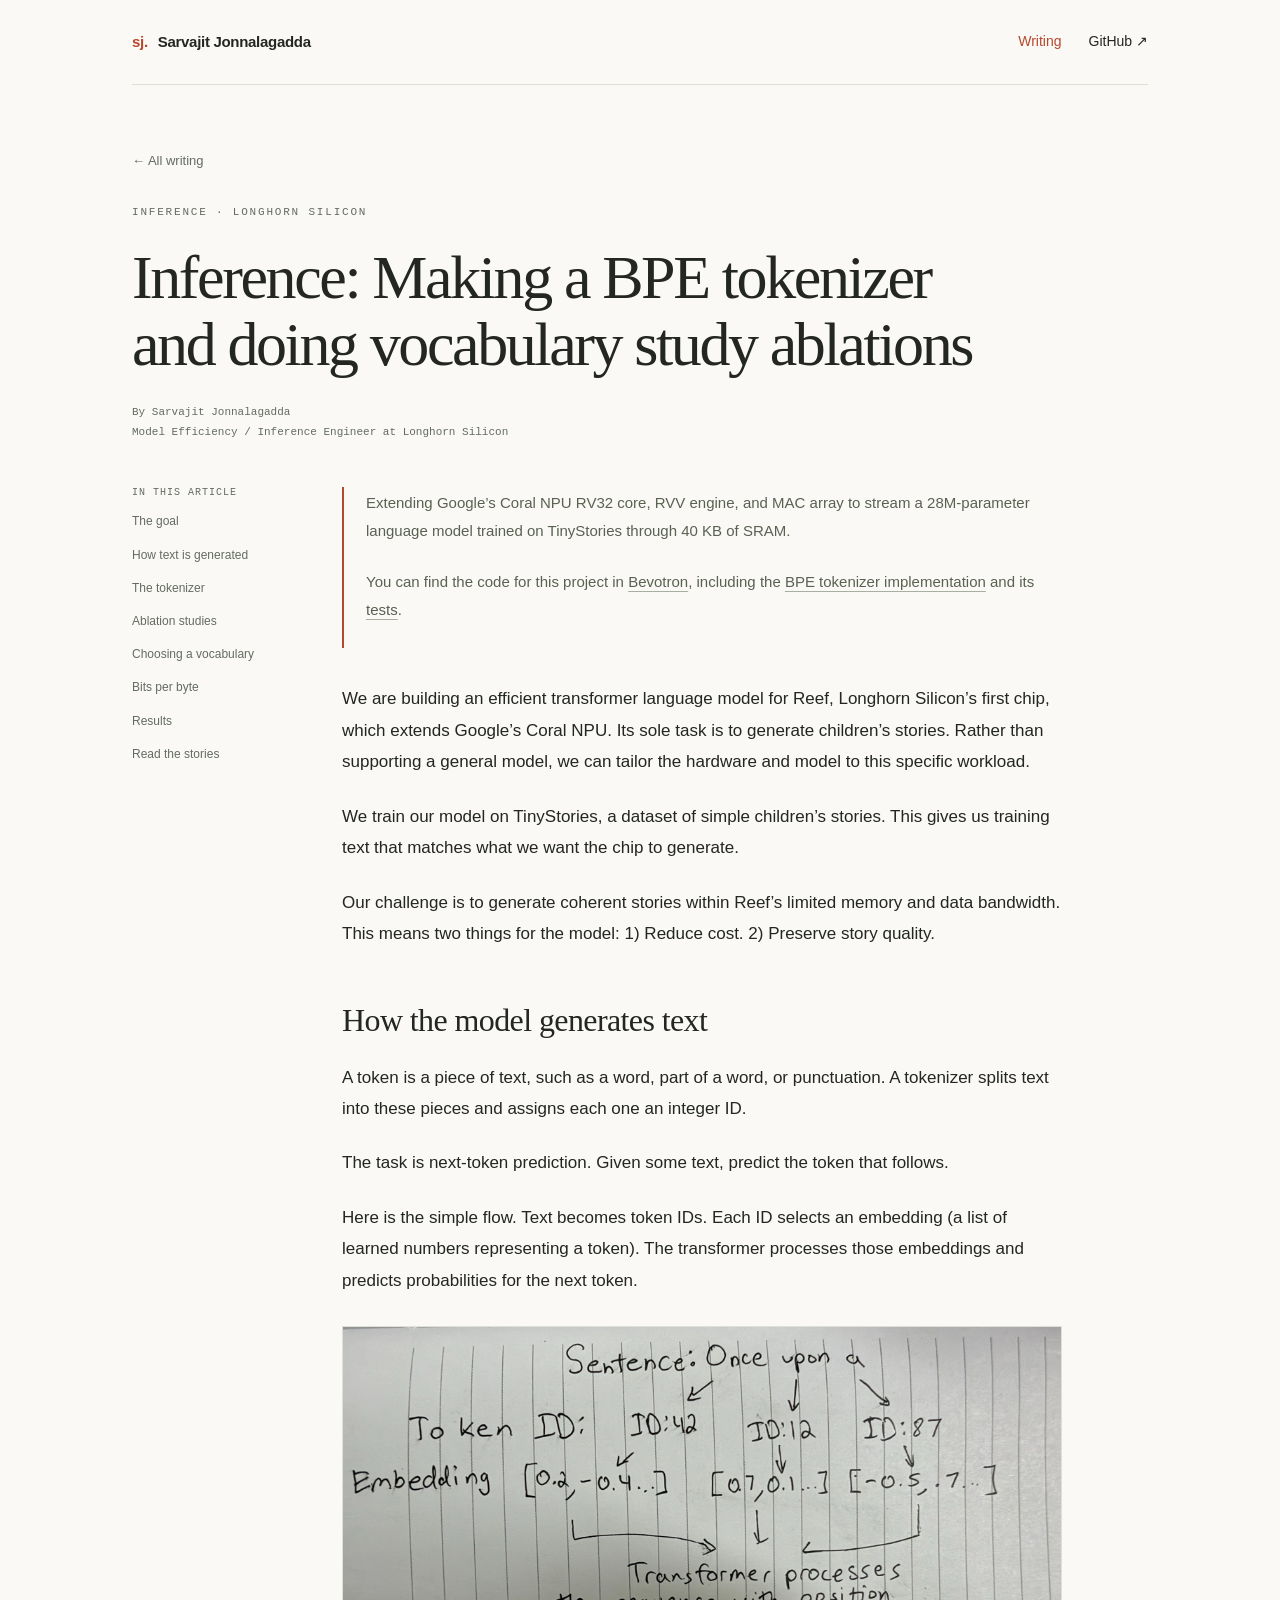
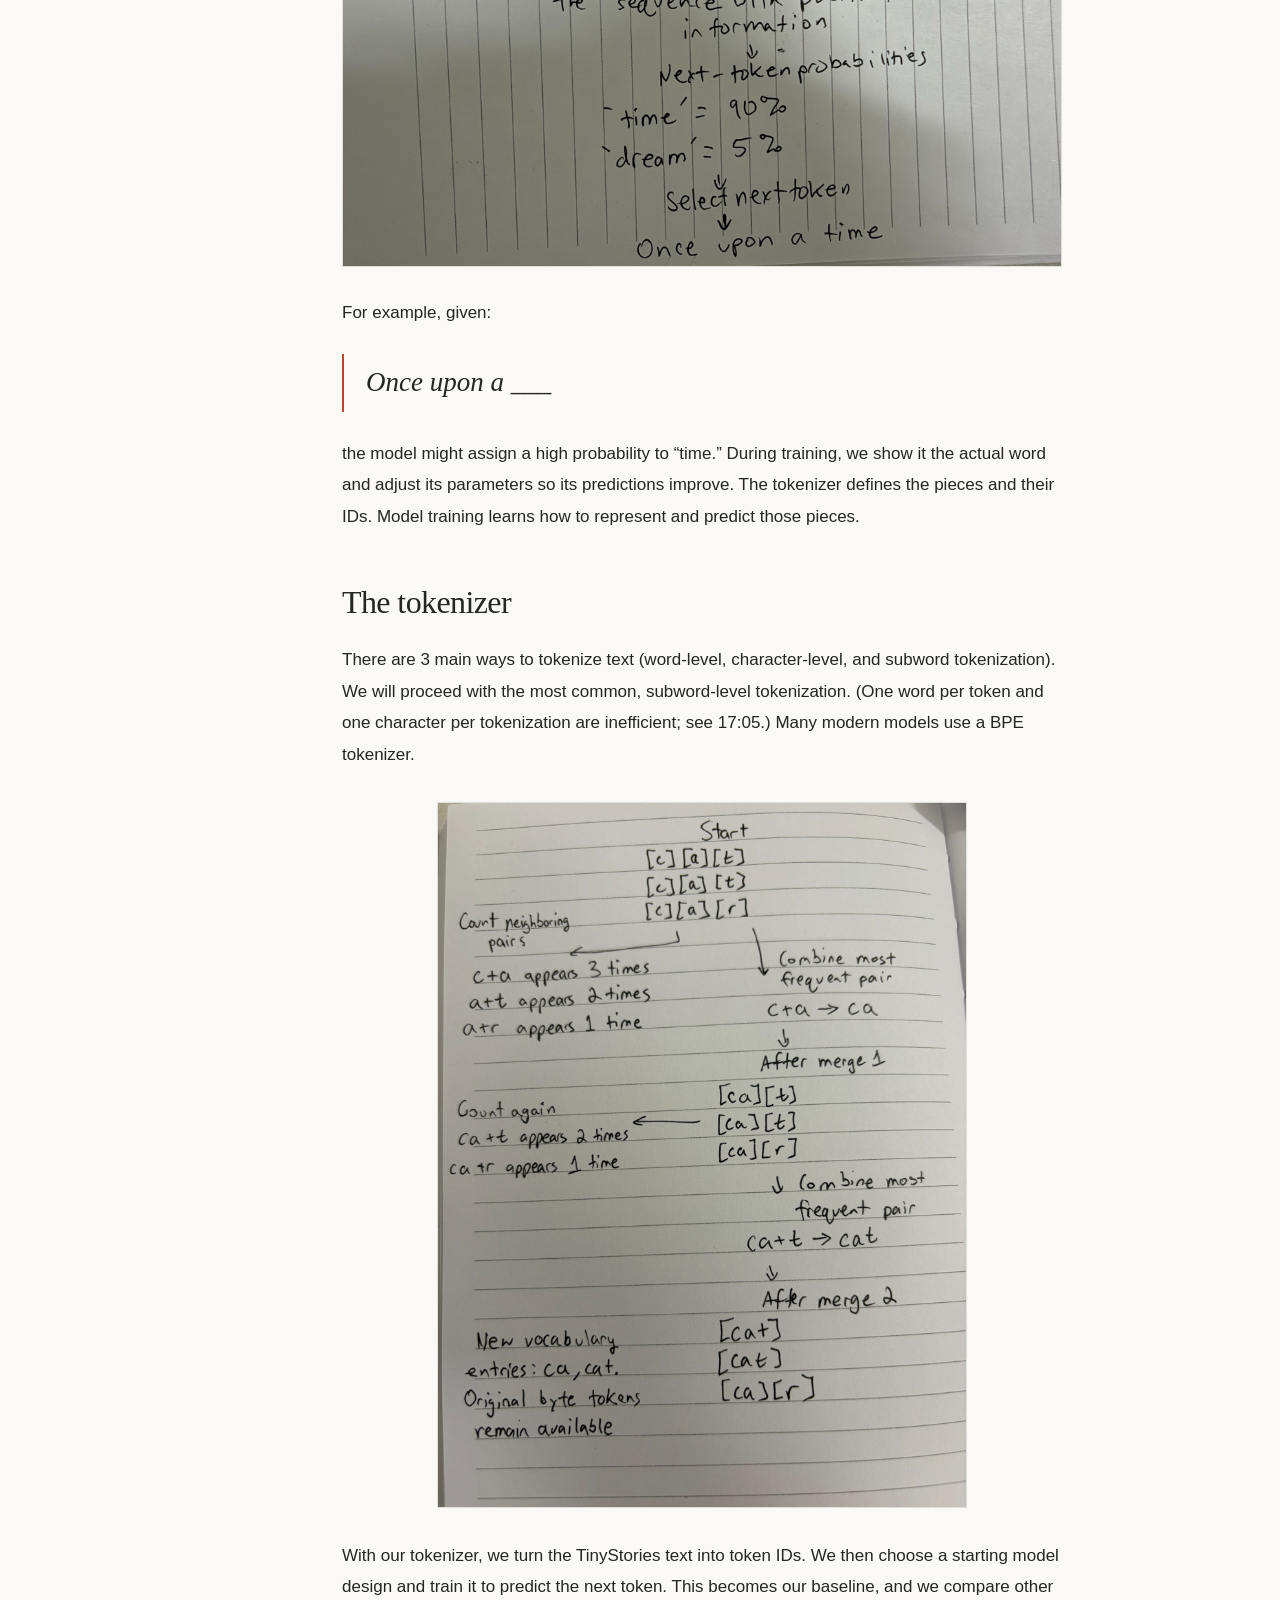
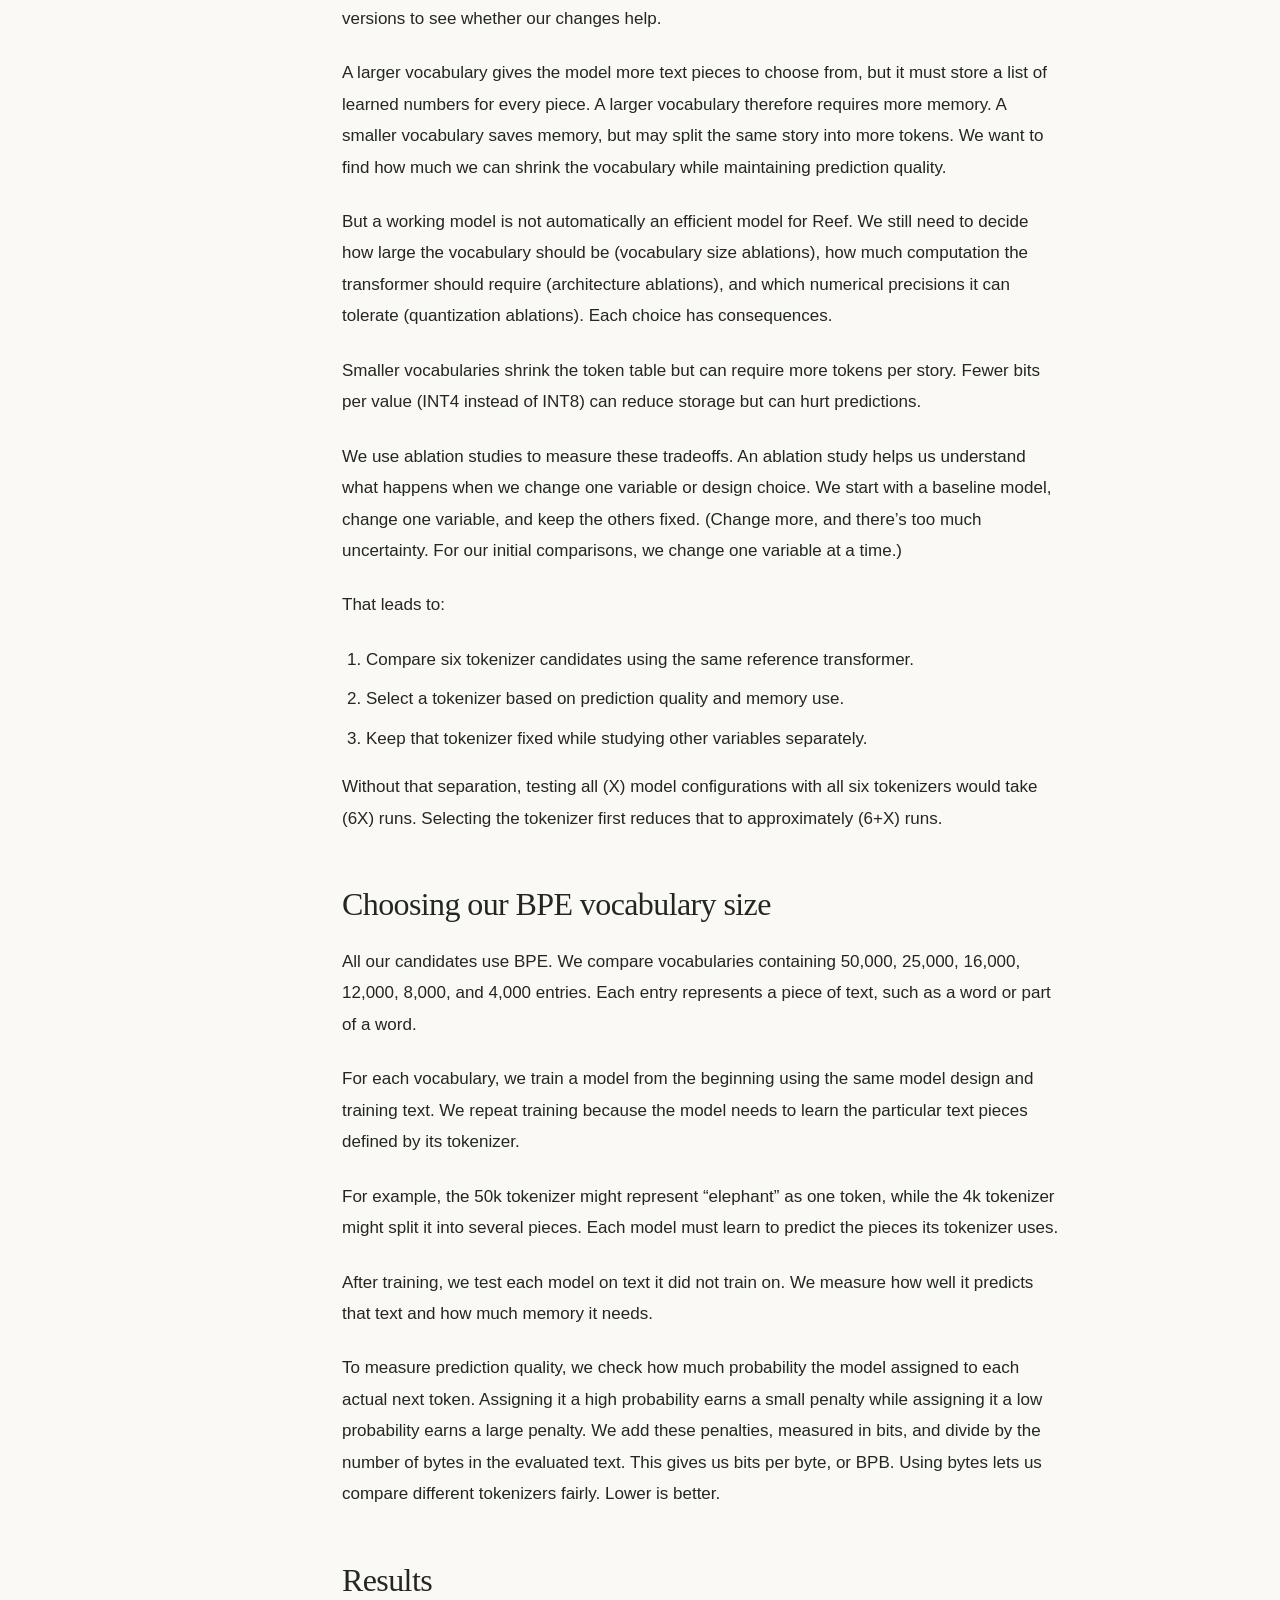
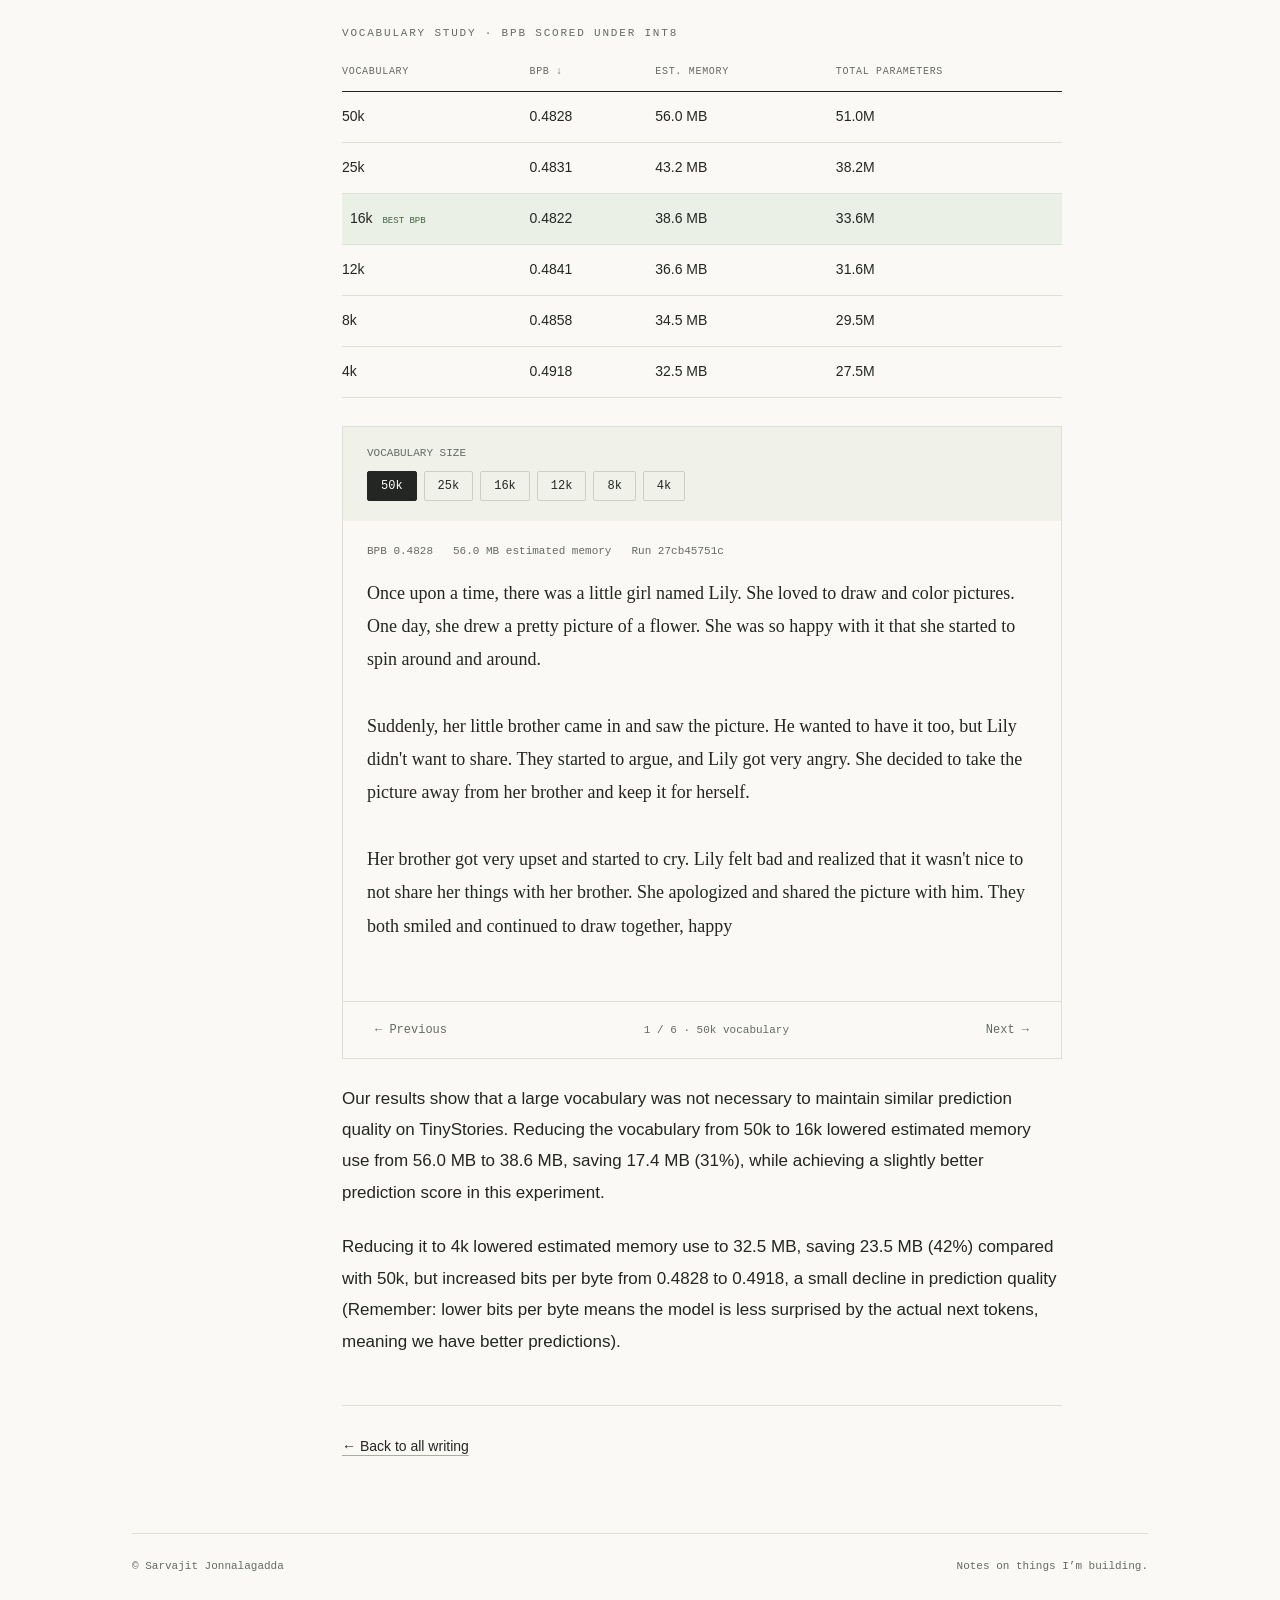
==== commit 6a63c68e: "Label article as inference and add Longhorn Silicon role" ====
--- a/vocabulary.html
+++ b/vocabulary.html
@@ -1,6 +1,6 @@
 <!doctype html>
-<html lang="en"><head><meta charset="UTF-8"><meta name="viewport" content="width=device-width, initial-scale=1"><meta name="description" content="A beginner-friendly vocabulary-size ablation study for a TinyStories transformer: BPE tokenizers, bits per byte, memory, and generated stories."><meta name="theme-color" content="#faf9f6"><title>Making a BPE tokenizer and doing vocabulary study ablations | Sarvajit Jonnalagadda</title><link rel="icon" href="assets/favicon.svg" type="image/svg+xml"><link rel="stylesheet" href="assets/style.css"></head><body><a class="skip" href="#main">Skip to content</a><div class="wrap"><header class="topbar"><a class="brand" href="index.html"><span>sj.</span>Sarvajit Jonnalagadda</a><nav class="nav" aria-label="Main navigation"><a href="index.html#writing" aria-current="page">Writing</a><a href="https://github.com/sarvajit-j">GitHub ↗</a></nav></header>
-<main id="main"><header class="article-head"><a class="back" href="index.html#writing">← All writing</a><div class="eyebrow" style="margin-top:30px">AI / hardware · Longhorn Silicon</div><h1>Making a BPE tokenizer and doing vocabulary study ablations</h1><div class="byline">By Sarvajit Jonnalagadda · Vocabulary-size study</div></header>
+<html lang="en"><head><meta charset="UTF-8"><meta name="viewport" content="width=device-width, initial-scale=1"><meta name="description" content="A beginner-friendly vocabulary-size ablation study for a TinyStories transformer: BPE tokenizers, bits per byte, memory, and generated stories."><meta name="theme-color" content="#faf9f6"><title>Inference: Making a BPE tokenizer and doing vocabulary study ablations | Sarvajit Jonnalagadda</title><link rel="icon" href="assets/favicon.svg" type="image/svg+xml"><link rel="stylesheet" href="assets/style.css"></head><body><a class="skip" href="#main">Skip to content</a><div class="wrap"><header class="topbar"><a class="brand" href="index.html"><span>sj.</span>Sarvajit Jonnalagadda</a><nav class="nav" aria-label="Main navigation"><a href="index.html#writing" aria-current="page">Writing</a><a href="https://github.com/sarvajit-j">GitHub ↗</a></nav></header>
+<main id="main"><header class="article-head"><a class="back" href="index.html#writing">← All writing</a><div class="eyebrow" style="margin-top:30px">Inference · Longhorn Silicon</div><h1>Inference: Making a BPE tokenizer and doing vocabulary study ablations</h1><div class="byline">By Sarvajit Jonnalagadda<br>Model Efficiency / Inference Engineer at Longhorn Silicon</div></header>
 <div class="reading"><aside class="toc" aria-label="On this page"><p>IN THIS ARTICLE</p><a href="#motivation">The goal</a><a href="#generation">How text is generated</a><a href="#tokenizer">The tokenizer</a><a href="#experiments">Ablation studies</a><a href="#vocabulary">Choosing a vocabulary</a><a href="#evaluation">Bits per byte</a><a href="#results">Results</a><a href="#stories">Read the stories</a></aside>
 <article><div class="brief"><p>Extending Google’s Coral NPU RV32 core, RVV engine, and MAC array to stream a 28M-parameter language model trained on TinyStories through 40 KB of SRAM.</p><p>You can find the code for this project in <a href="https://github.com/LonghornSilicon/Bevotron">Bevotron</a>, including the <a href="https://github.com/LonghornSilicon/Bevotron/blob/main/src/bevotron/tokenizer/bpe.py">BPE tokenizer implementation</a> and its <a href="https://github.com/LonghornSilicon/Bevotron/blob/main/tests/test_tokenizer.py">tests</a>.</p></div><section id="motivation"><p data-author-original="true">We are building an efficient transformer language model for Reef, Longhorn Silicon’s first chip, which extends Google’s Coral NPU. Its sole task is to generate children’s stories. Rather than supporting a general model, we can tailor the hardware and model to this specific workload.</p><p data-author-original="true">We train our model on TinyStories, a dataset of simple children’s stories. This gives us training text that matches what we want the chip to generate.</p><p data-author-original="true">Our challenge is to generate coherent stories within Reef’s limited memory and data bandwidth. This means two things for the model: 1) Reduce cost. 2) Preserve story quality.</p></section><section id="generation"><h2>How the model generates text</h2><p data-author-original="true">A token is a piece of text, such as a word, part of a word, or punctuation. A tokenizer splits text into these pieces and assigns each one an integer ID.</p><p data-author-original="true">The task is next-token prediction. Given some text, predict the token that follows.</p><p data-author-original="true">Here is the simple flow. Text becomes token IDs. Each ID selects an embedding (a list of learned numbers representing a token). The transformer processes those embeddings and predicts probabilities for the next token.</p><figure><a href="assets/text-to-tokens-updated.jpeg" aria-label="Open full-size handwritten text-generation diagram"><img src="assets/text-to-tokens-updated.jpeg" width="2048" height="1536" alt="Handwritten flow: Once upon a becomes three token IDs, each selects an embedding vector, the transformer processes them with position information and predicts the next token." loading="lazy"></a></figure><p data-author-original="true">For example, given:</p><blockquote class="prompt">Once upon a ___</blockquote><p data-author-original="true">the model might assign a high probability to “time.” During training, we show it the actual word and adjust its parameters so its predictions improve. The tokenizer defines the pieces and their IDs. Model training learns how to represent and predict those pieces.</p></section><section id="tokenizer"><h2>The tokenizer</h2><p data-author-original="true">There are 3 main ways to tokenize text (word-level, character-level, and subword tokenization). We will proceed with the most common, subword-level tokenization. (One word per token and one character per tokenization are inefficient; see 17:05.) Many modern models use a BPE tokenizer.</p><figure class="portrait"><a href="assets/bpe-merges.jpeg" aria-label="Open full-size handwritten BPE merge diagram"><img src="assets/bpe-merges.jpeg" width="1536" height="2048" alt="Handwritten BPE example using cat cat car: c plus a occurs three times and merges into ca; ca plus t occurs twice and merges into cat. Original byte tokens remain available." loading="lazy"></a></figure><p data-author-original="true">With our tokenizer, we turn the TinyStories text into token IDs. We then choose a starting model design and train it to predict the next token. This becomes our baseline, and we compare other versions to see whether our changes help.</p><p data-author-original="true">A larger vocabulary gives the model more text pieces to choose from, but it must store a list of learned numbers for every piece. A larger vocabulary therefore requires more memory. A smaller vocabulary saves memory, but may split the same story into more tokens. We want to find how much we can shrink the vocabulary while maintaining prediction quality.</p></section><section id="experiments"><p data-author-original="true">But a working model is not automatically an efficient model for Reef. We still need to decide how large the vocabulary should be (vocabulary size ablations), how much computation the transformer should require (architecture ablations), and which numerical precisions it can tolerate (quantization ablations). Each choice has consequences.</p><p data-author-original="true">Smaller vocabularies shrink the token table but can require more tokens per story. Fewer bits per value (INT4 instead of INT8) can reduce storage but can hurt predictions.</p><p data-author-original="true">We use ablation studies to measure these tradeoffs. An ablation study helps us understand what happens when we change one variable or design choice. We start with a baseline model, change one variable, and keep the others fixed. (Change more, and there’s too much uncertainty. For our initial comparisons, we change one variable at a time.)</p><p data-author-original="true">That leads to:</p><ol><li data-author-original="true">Compare six tokenizer candidates using the same reference transformer.</li><li data-author-original="true">Select a tokenizer based on prediction quality and memory use.</li><li data-author-original="true">Keep that tokenizer fixed while studying other variables separately.</li></ol><p data-author-original="true">Without that separation, testing all (X) model configurations with all six tokenizers would take (6X) runs. Selecting the tokenizer first reduces that to approximately (6+X) runs.</p></section><section id="vocabulary"><h2>Choosing our BPE vocabulary size</h2><p data-author-original="true">All our candidates use BPE. We compare vocabularies containing 50,000, 25,000, 16,000, 12,000, 8,000, and 4,000 entries. Each entry represents a piece of text, such as a word or part of a word.</p><p data-author-original="true">For each vocabulary, we train a model from the beginning using the same model design and training text. We repeat training because the model needs to learn the particular text pieces defined by its tokenizer.</p><p data-author-original="true">For example, the 50k tokenizer might represent “elephant” as one token, while the 4k tokenizer might split it into several pieces. Each model must learn to predict the pieces its tokenizer uses.</p><p data-author-original="true">After training, we test each model on text it did not train on. We measure how well it predicts that text and how much memory it needs.</p><div id="evaluation"><p data-author-original="true">To measure prediction quality, we check how much probability the model assigned to each actual next token. Assigning it a high probability earns a small penalty while assigning it a low probability earns a large penalty. We add these penalties, measured in bits, and divide by the number of bytes in the evaluated text. This gives us bits per byte, or BPB. Using bytes lets us compare different tokenizers fairly. Lower is better.</p></div></section><section id="results"><h2>Results</h2><div class="table-wrap"><table><caption class="eyebrow" style="text-align:left;margin-bottom:10px">Vocabulary study · BPB scored under INT8</caption><thead><tr><th scope="col">Vocabulary</th><th scope="col">BPB ↓</th><th scope="col">Est. memory</th><th scope="col">Total parameters</th></tr></thead><tbody><tr><td>50k</td><td>0.4828</td><td>56.0 MB</td><td>51.0M</td></tr><tr><td>25k</td><td>0.4831</td><td>43.2 MB</td><td>38.2M</td></tr><tr class="best"><td>16k <span class="badge">BEST BPB</span></td><td>0.4822</td><td>38.6 MB</td><td>33.6M</td></tr><tr><td>12k</td><td>0.4841</td><td>36.6 MB</td><td>31.6M</td></tr><tr><td>8k</td><td>0.4858</td><td>34.5 MB</td><td>29.5M</td></tr><tr><td>4k</td><td>0.4918</td><td>32.5 MB</td><td>27.5M</td></tr></tbody></table></div><div id="stories"><div class="sample-viewer"><div class="sample-top"><p>VOCABULARY SIZE</p><div class="tabs" role="tablist" aria-label="Choose sample vocabulary"><button type="button" role="tab" id="tab-50k" aria-controls="story-panel" aria-selected="true" tabindex="0" data-index="0">50k</button><button type="button" role="tab" id="tab-25k" aria-controls="story-panel" aria-selected="false" tabindex="-1" data-index="1">25k</button><button type="button" role="tab" id="tab-16k" aria-controls="story-panel" aria-selected="false" tabindex="-1" data-index="2">16k</button><button type="button" role="tab" id="tab-12k" aria-controls="story-panel" aria-selected="false" tabindex="-1" data-index="3">12k</button><button type="button" role="tab" id="tab-8k" aria-controls="story-panel" aria-selected="false" tabindex="-1" data-index="4">8k</button><button type="button" role="tab" id="tab-4k" aria-controls="story-panel" aria-selected="false" tabindex="-1" data-index="5">4k</button></div></div><div class="sample-body" id="story-panel" role="tabpanel" aria-labelledby="tab-50k" tabindex="0"><div class="sample-metrics"><span id="sample-bpb">BPB 0.4828</span><span id="sample-memory">56.0 MB estimated memory</span><span id="sample-run">Run 27cb45751c</span></div><div class="sample-story" id="sample-story">Once upon a time, there was a little girl named Lily. She loved to draw and color pictures. One day, she drew a pretty picture of a flower. She was so happy with it that she started to spin around and around.
 
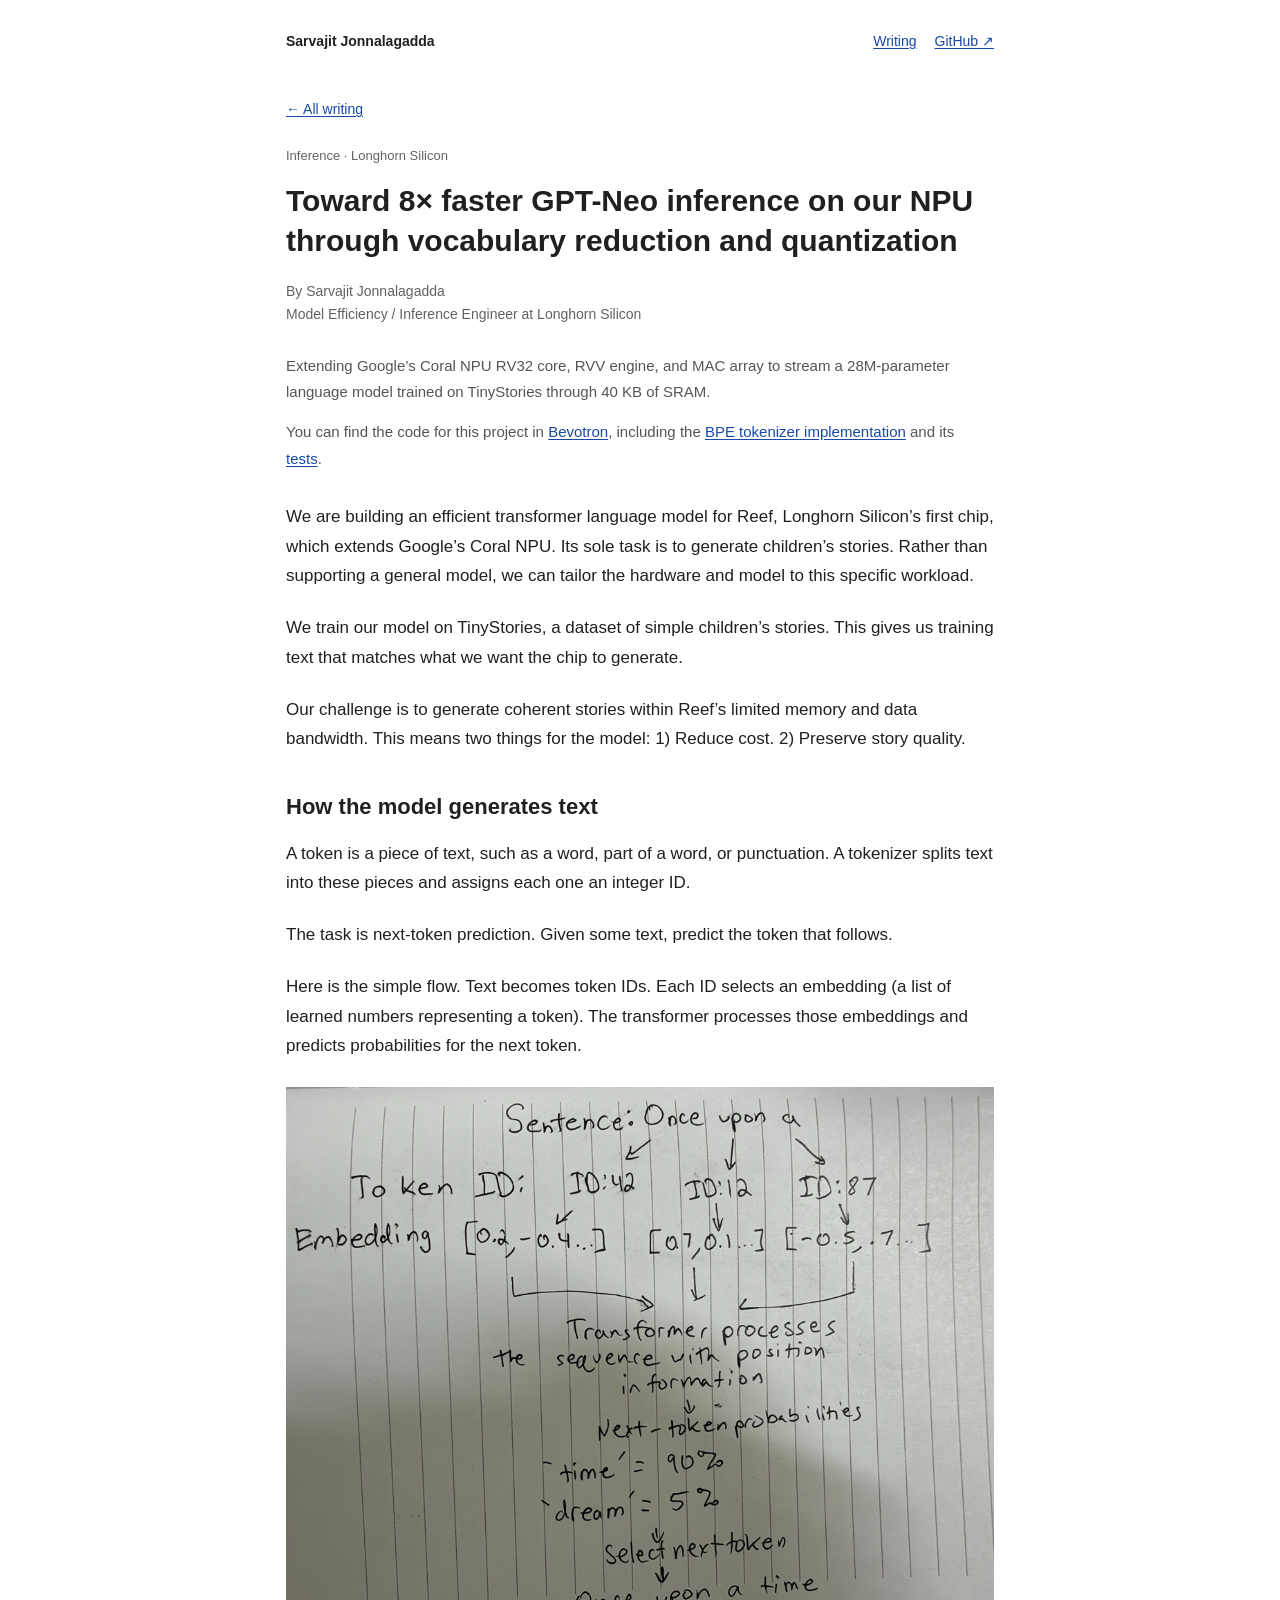
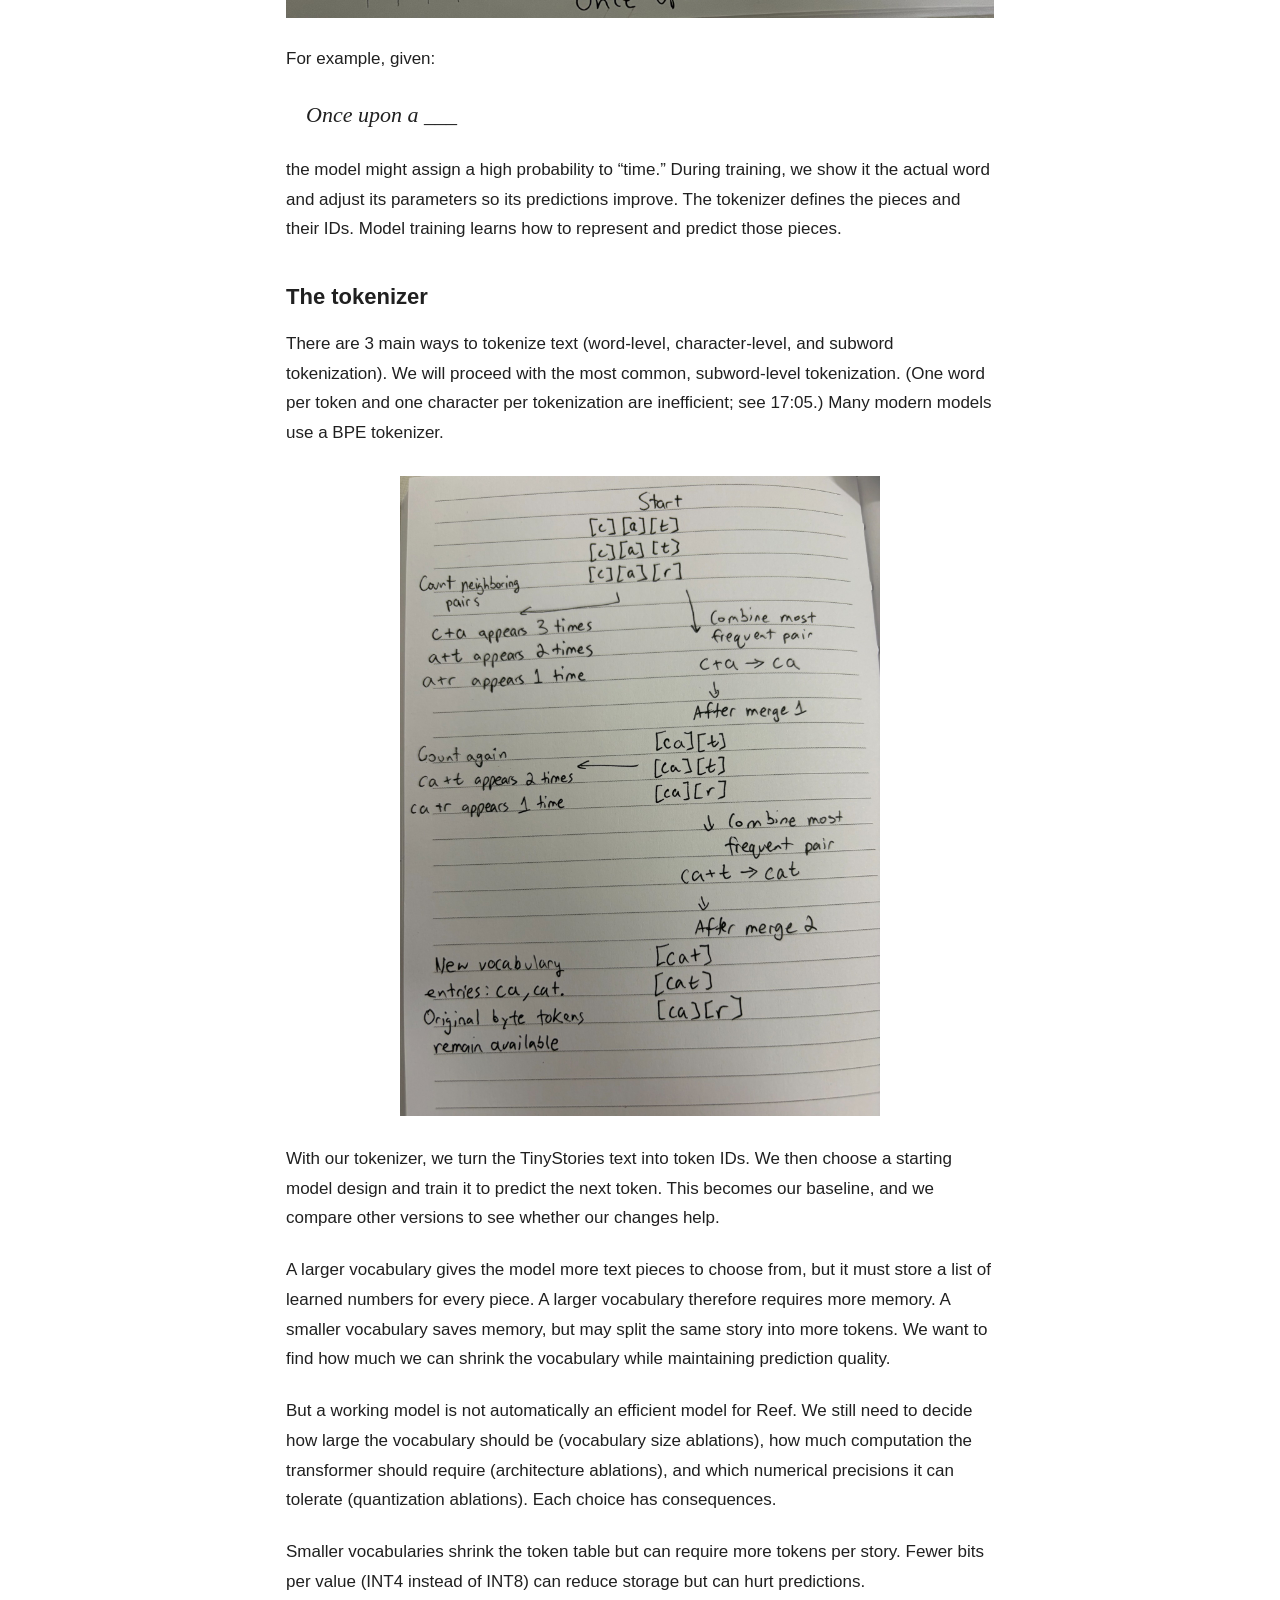
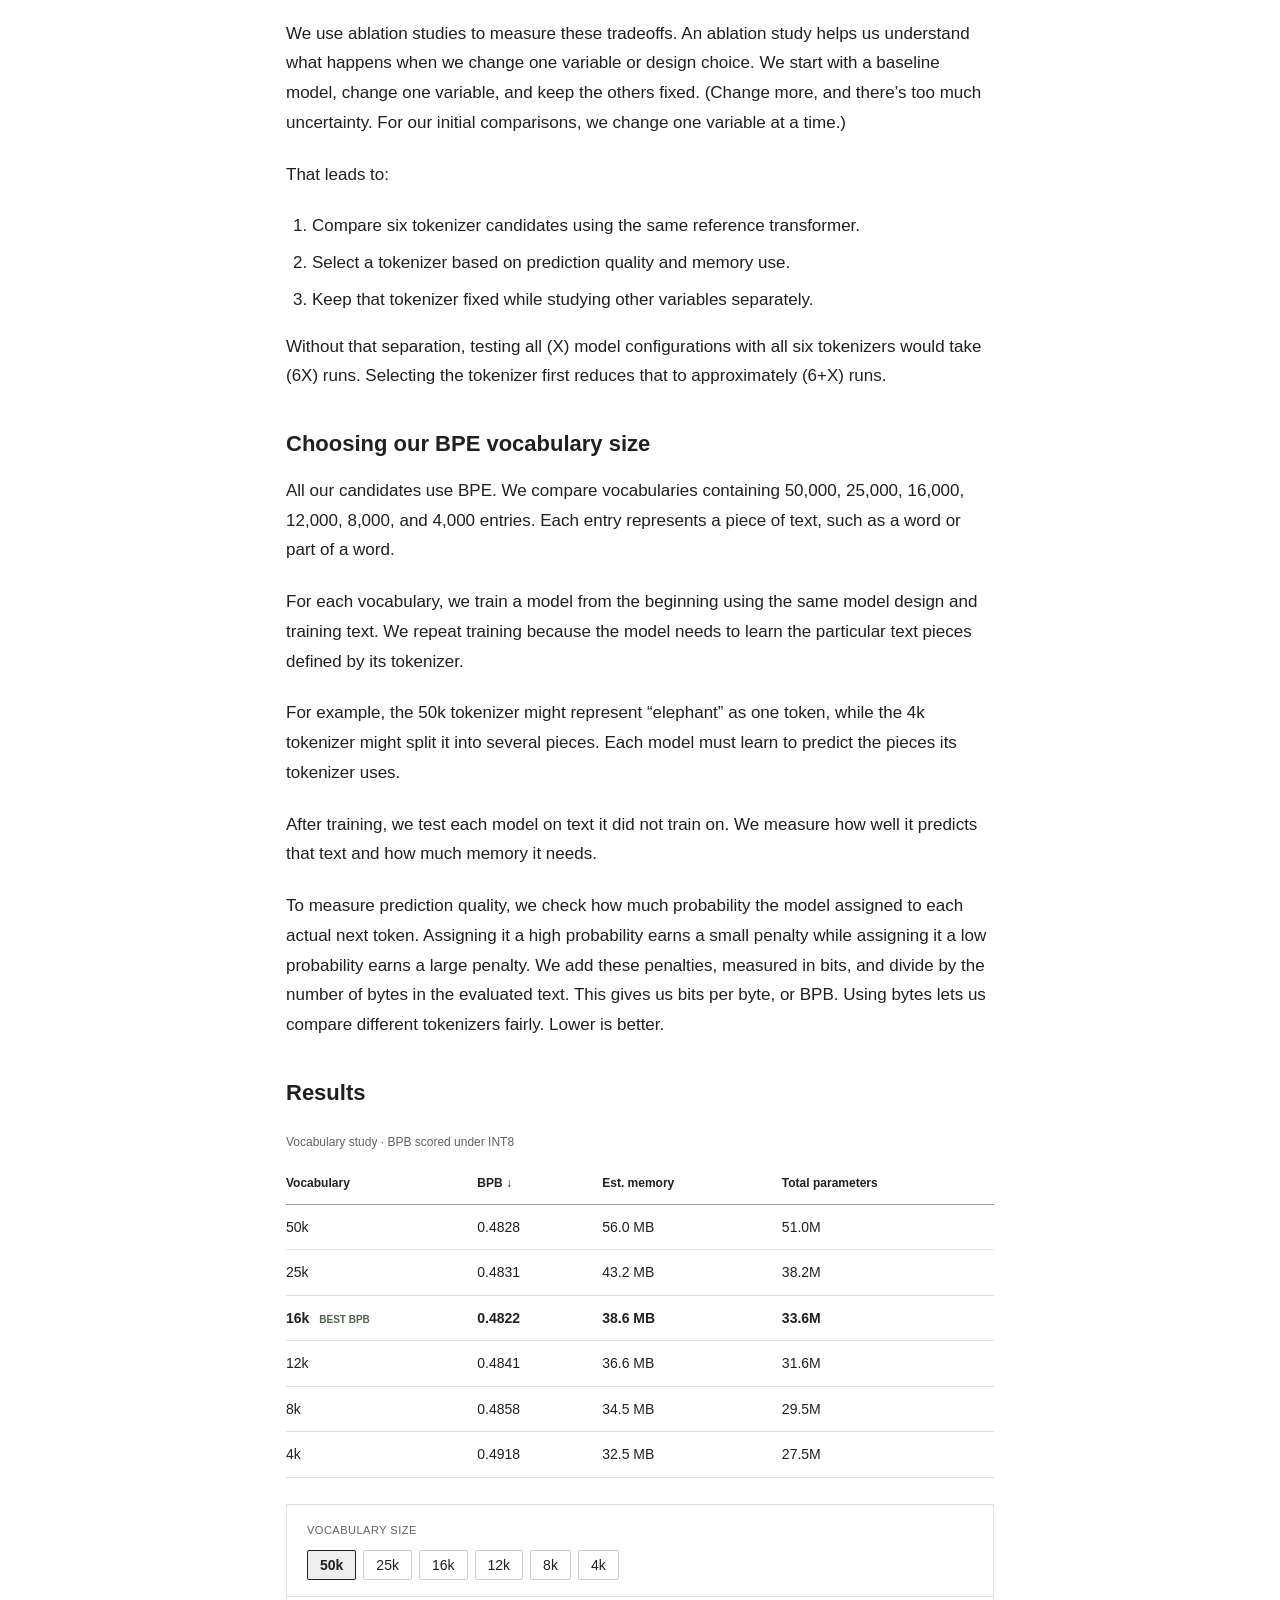
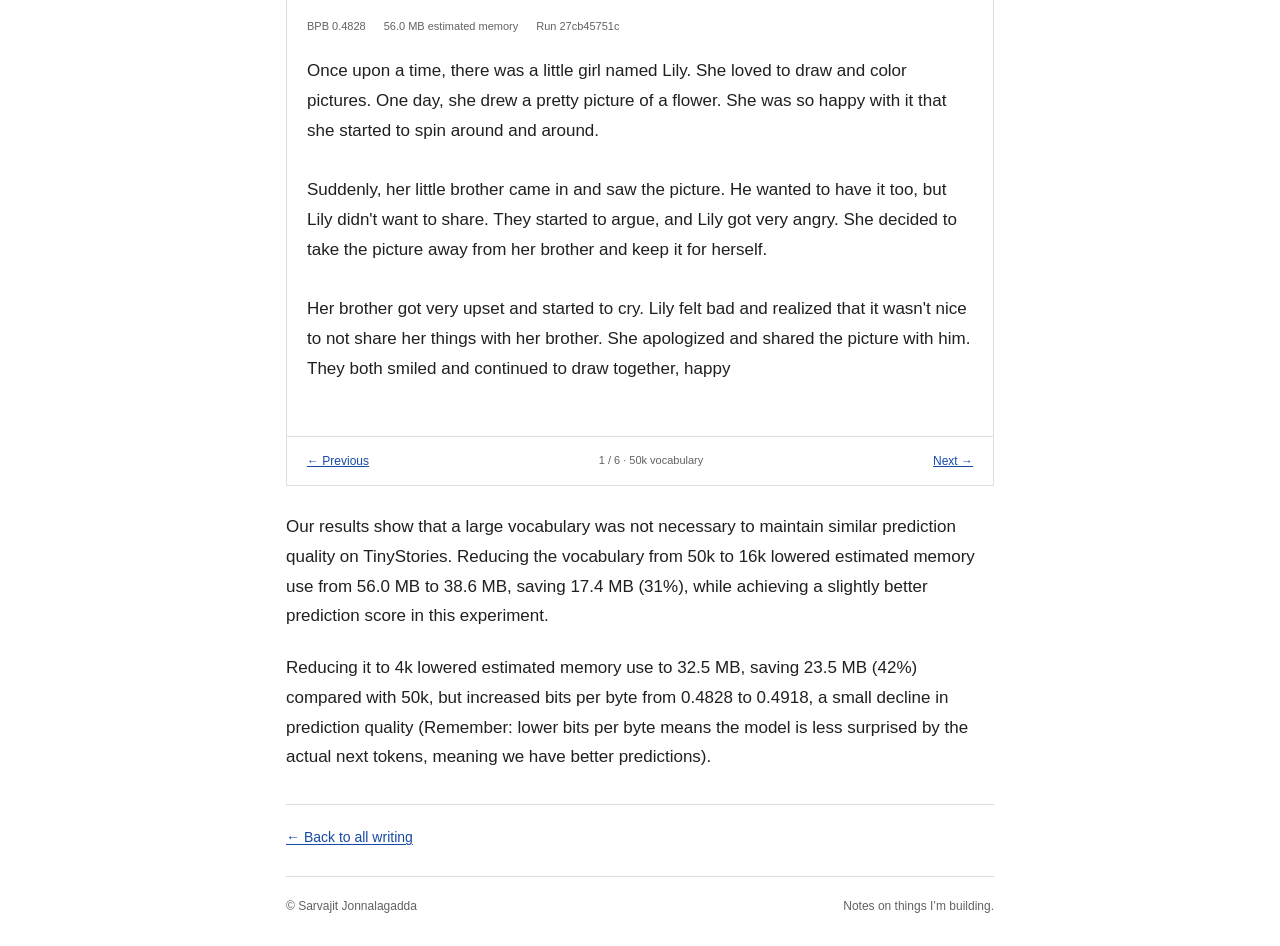
==== commit b0b10fda: "Simplify website to text-first layout and update GPT-Neo inference title" ====
--- a/vocabulary.html
+++ b/vocabulary.html
@@ -1,7 +1,7 @@
 <!doctype html>
-<html lang="en"><head><meta charset="UTF-8"><meta name="viewport" content="width=device-width, initial-scale=1"><meta name="description" content="A beginner-friendly vocabulary-size ablation study for a TinyStories transformer: BPE tokenizers, bits per byte, memory, and generated stories."><meta name="theme-color" content="#faf9f6"><title>Inference: Making a BPE tokenizer and doing vocabulary study ablations | Sarvajit Jonnalagadda</title><link rel="icon" href="assets/favicon.svg" type="image/svg+xml"><link rel="stylesheet" href="assets/style.css"></head><body><a class="skip" href="#main">Skip to content</a><div class="wrap"><header class="topbar"><a class="brand" href="index.html"><span>sj.</span>Sarvajit Jonnalagadda</a><nav class="nav" aria-label="Main navigation"><a href="index.html#writing" aria-current="page">Writing</a><a href="https://github.com/sarvajit-j">GitHub ↗</a></nav></header>
-<main id="main"><header class="article-head"><a class="back" href="index.html#writing">← All writing</a><div class="eyebrow" style="margin-top:30px">Inference · Longhorn Silicon</div><h1>Inference: Making a BPE tokenizer and doing vocabulary study ablations</h1><div class="byline">By Sarvajit Jonnalagadda<br>Model Efficiency / Inference Engineer at Longhorn Silicon</div></header>
-<div class="reading"><aside class="toc" aria-label="On this page"><p>IN THIS ARTICLE</p><a href="#motivation">The goal</a><a href="#generation">How text is generated</a><a href="#tokenizer">The tokenizer</a><a href="#experiments">Ablation studies</a><a href="#vocabulary">Choosing a vocabulary</a><a href="#evaluation">Bits per byte</a><a href="#results">Results</a><a href="#stories">Read the stories</a></aside>
+<html lang="en"><head><meta charset="UTF-8"><meta name="viewport" content="width=device-width, initial-scale=1"><meta name="description" content="A beginner-friendly vocabulary-size ablation study for a TinyStories transformer: BPE tokenizers, bits per byte, memory, and generated stories."><meta name="theme-color" content="#faf9f6"><title>Toward 8× faster GPT-Neo inference on our NPU through vocabulary reduction and quantization | Sarvajit Jonnalagadda</title><link rel="icon" href="assets/favicon.svg" type="image/svg+xml"><link rel="stylesheet" href="assets/style.css?v=3"></head><body><a class="skip" href="#main">Skip to content</a><div class="wrap"><header class="topbar"><a class="brand" href="index.html"><span>sj.</span>Sarvajit Jonnalagadda</a><nav class="nav" aria-label="Main navigation"><a href="index.html#writing" aria-current="page">Writing</a><a href="https://github.com/sarvajit-j">GitHub ↗</a></nav></header>
+<main id="main"><header class="article-head"><a class="back" href="index.html#writing">← All writing</a><div class="eyebrow" style="margin-top:30px">Inference · Longhorn Silicon</div><h1>Toward 8× faster GPT-Neo inference on our NPU through vocabulary reduction and quantization</h1><div class="byline">By Sarvajit Jonnalagadda<br>Model Efficiency / Inference Engineer at Longhorn Silicon</div></header>
+<div class="reading">
 <article><div class="brief"><p>Extending Google’s Coral NPU RV32 core, RVV engine, and MAC array to stream a 28M-parameter language model trained on TinyStories through 40 KB of SRAM.</p><p>You can find the code for this project in <a href="https://github.com/LonghornSilicon/Bevotron">Bevotron</a>, including the <a href="https://github.com/LonghornSilicon/Bevotron/blob/main/src/bevotron/tokenizer/bpe.py">BPE tokenizer implementation</a> and its <a href="https://github.com/LonghornSilicon/Bevotron/blob/main/tests/test_tokenizer.py">tests</a>.</p></div><section id="motivation"><p data-author-original="true">We are building an efficient transformer language model for Reef, Longhorn Silicon’s first chip, which extends Google’s Coral NPU. Its sole task is to generate children’s stories. Rather than supporting a general model, we can tailor the hardware and model to this specific workload.</p><p data-author-original="true">We train our model on TinyStories, a dataset of simple children’s stories. This gives us training text that matches what we want the chip to generate.</p><p data-author-original="true">Our challenge is to generate coherent stories within Reef’s limited memory and data bandwidth. This means two things for the model: 1) Reduce cost. 2) Preserve story quality.</p></section><section id="generation"><h2>How the model generates text</h2><p data-author-original="true">A token is a piece of text, such as a word, part of a word, or punctuation. A tokenizer splits text into these pieces and assigns each one an integer ID.</p><p data-author-original="true">The task is next-token prediction. Given some text, predict the token that follows.</p><p data-author-original="true">Here is the simple flow. Text becomes token IDs. Each ID selects an embedding (a list of learned numbers representing a token). The transformer processes those embeddings and predicts probabilities for the next token.</p><figure><a href="assets/text-to-tokens-updated.jpeg" aria-label="Open full-size handwritten text-generation diagram"><img src="assets/text-to-tokens-updated.jpeg" width="2048" height="1536" alt="Handwritten flow: Once upon a becomes three token IDs, each selects an embedding vector, the transformer processes them with position information and predicts the next token." loading="lazy"></a></figure><p data-author-original="true">For example, given:</p><blockquote class="prompt">Once upon a ___</blockquote><p data-author-original="true">the model might assign a high probability to “time.” During training, we show it the actual word and adjust its parameters so its predictions improve. The tokenizer defines the pieces and their IDs. Model training learns how to represent and predict those pieces.</p></section><section id="tokenizer"><h2>The tokenizer</h2><p data-author-original="true">There are 3 main ways to tokenize text (word-level, character-level, and subword tokenization). We will proceed with the most common, subword-level tokenization. (One word per token and one character per tokenization are inefficient; see 17:05.) Many modern models use a BPE tokenizer.</p><figure class="portrait"><a href="assets/bpe-merges.jpeg" aria-label="Open full-size handwritten BPE merge diagram"><img src="assets/bpe-merges.jpeg" width="1536" height="2048" alt="Handwritten BPE example using cat cat car: c plus a occurs three times and merges into ca; ca plus t occurs twice and merges into cat. Original byte tokens remain available." loading="lazy"></a></figure><p data-author-original="true">With our tokenizer, we turn the TinyStories text into token IDs. We then choose a starting model design and train it to predict the next token. This becomes our baseline, and we compare other versions to see whether our changes help.</p><p data-author-original="true">A larger vocabulary gives the model more text pieces to choose from, but it must store a list of learned numbers for every piece. A larger vocabulary therefore requires more memory. A smaller vocabulary saves memory, but may split the same story into more tokens. We want to find how much we can shrink the vocabulary while maintaining prediction quality.</p></section><section id="experiments"><p data-author-original="true">But a working model is not automatically an efficient model for Reef. We still need to decide how large the vocabulary should be (vocabulary size ablations), how much computation the transformer should require (architecture ablations), and which numerical precisions it can tolerate (quantization ablations). Each choice has consequences.</p><p data-author-original="true">Smaller vocabularies shrink the token table but can require more tokens per story. Fewer bits per value (INT4 instead of INT8) can reduce storage but can hurt predictions.</p><p data-author-original="true">We use ablation studies to measure these tradeoffs. An ablation study helps us understand what happens when we change one variable or design choice. We start with a baseline model, change one variable, and keep the others fixed. (Change more, and there’s too much uncertainty. For our initial comparisons, we change one variable at a time.)</p><p data-author-original="true">That leads to:</p><ol><li data-author-original="true">Compare six tokenizer candidates using the same reference transformer.</li><li data-author-original="true">Select a tokenizer based on prediction quality and memory use.</li><li data-author-original="true">Keep that tokenizer fixed while studying other variables separately.</li></ol><p data-author-original="true">Without that separation, testing all (X) model configurations with all six tokenizers would take (6X) runs. Selecting the tokenizer first reduces that to approximately (6+X) runs.</p></section><section id="vocabulary"><h2>Choosing our BPE vocabulary size</h2><p data-author-original="true">All our candidates use BPE. We compare vocabularies containing 50,000, 25,000, 16,000, 12,000, 8,000, and 4,000 entries. Each entry represents a piece of text, such as a word or part of a word.</p><p data-author-original="true">For each vocabulary, we train a model from the beginning using the same model design and training text. We repeat training because the model needs to learn the particular text pieces defined by its tokenizer.</p><p data-author-original="true">For example, the 50k tokenizer might represent “elephant” as one token, while the 4k tokenizer might split it into several pieces. Each model must learn to predict the pieces its tokenizer uses.</p><p data-author-original="true">After training, we test each model on text it did not train on. We measure how well it predicts that text and how much memory it needs.</p><div id="evaluation"><p data-author-original="true">To measure prediction quality, we check how much probability the model assigned to each actual next token. Assigning it a high probability earns a small penalty while assigning it a low probability earns a large penalty. We add these penalties, measured in bits, and divide by the number of bytes in the evaluated text. This gives us bits per byte, or BPB. Using bytes lets us compare different tokenizers fairly. Lower is better.</p></div></section><section id="results"><h2>Results</h2><div class="table-wrap"><table><caption class="eyebrow" style="text-align:left;margin-bottom:10px">Vocabulary study · BPB scored under INT8</caption><thead><tr><th scope="col">Vocabulary</th><th scope="col">BPB ↓</th><th scope="col">Est. memory</th><th scope="col">Total parameters</th></tr></thead><tbody><tr><td>50k</td><td>0.4828</td><td>56.0 MB</td><td>51.0M</td></tr><tr><td>25k</td><td>0.4831</td><td>43.2 MB</td><td>38.2M</td></tr><tr class="best"><td>16k <span class="badge">BEST BPB</span></td><td>0.4822</td><td>38.6 MB</td><td>33.6M</td></tr><tr><td>12k</td><td>0.4841</td><td>36.6 MB</td><td>31.6M</td></tr><tr><td>8k</td><td>0.4858</td><td>34.5 MB</td><td>29.5M</td></tr><tr><td>4k</td><td>0.4918</td><td>32.5 MB</td><td>27.5M</td></tr></tbody></table></div><div id="stories"><div class="sample-viewer"><div class="sample-top"><p>VOCABULARY SIZE</p><div class="tabs" role="tablist" aria-label="Choose sample vocabulary"><button type="button" role="tab" id="tab-50k" aria-controls="story-panel" aria-selected="true" tabindex="0" data-index="0">50k</button><button type="button" role="tab" id="tab-25k" aria-controls="story-panel" aria-selected="false" tabindex="-1" data-index="1">25k</button><button type="button" role="tab" id="tab-16k" aria-controls="story-panel" aria-selected="false" tabindex="-1" data-index="2">16k</button><button type="button" role="tab" id="tab-12k" aria-controls="story-panel" aria-selected="false" tabindex="-1" data-index="3">12k</button><button type="button" role="tab" id="tab-8k" aria-controls="story-panel" aria-selected="false" tabindex="-1" data-index="4">8k</button><button type="button" role="tab" id="tab-4k" aria-controls="story-panel" aria-selected="false" tabindex="-1" data-index="5">4k</button></div></div><div class="sample-body" id="story-panel" role="tabpanel" aria-labelledby="tab-50k" tabindex="0"><div class="sample-metrics"><span id="sample-bpb">BPB 0.4828</span><span id="sample-memory">56.0 MB estimated memory</span><span id="sample-run">Run 27cb45751c</span></div><div class="sample-story" id="sample-story">Once upon a time, there was a little girl named Lily. She loved to draw and color pictures. One day, she drew a pretty picture of a flower. She was so happy with it that she started to spin around and around.
 
 Suddenly, her little brother came in and saw the picture. He wanted to have it too, but Lily didn&#x27;t want to share. They started to argue, and Lily got very angry. She decided to take the picture away from her brother and keep it for herself.
--- a/assets/style.css
+++ b/assets/style.css
@@ -1,6 +1,4 @@
-
-:root{--paper:#faf9f6;--ink:#232622;--muted:#646b63;--line:#dedfd7;--accent:#b7472d;--soft:#f0f1e9;--mono:ui-monospace,SFMono-Regular,Consolas,monospace;--sans:Arial,Helvetica,sans-serif;--serif:Georgia,'Times New Roman',serif}
-*{box-sizing:border-box}html{scroll-behavior:smooth;scroll-padding-top:36px}body{margin:0;background:var(--paper);color:var(--ink);font:17px/1.7 var(--sans)}a{color:inherit;text-decoration-color:#a8afa1;text-underline-offset:4px}a:hover{color:var(--accent);text-decoration-color:var(--accent)}button,a,input{touch-action:manipulation}button{font:inherit;color:inherit}a:focus-visible,button:focus-visible,input:focus-visible{outline:3px solid var(--accent);outline-offset:5px}.skip{position:absolute;left:16px;top:-80px;padding:8px;background:var(--paper);z-index:10}.skip:focus{top:8px}.wrap{max-width:1080px;margin:auto;padding:0 32px}.topbar{display:flex;align-items:center;justify-content:space-between;gap:24px;padding:29px 0;border-bottom:1px solid var(--line)}.brand{text-decoration:none;font-size:15px;font-weight:600;letter-spacing:-.3px}.brand span{color:var(--accent);margin-right:10px}.nav{display:flex;gap:27px;font-size:14px}.nav a{text-decoration:none}.nav a[aria-current=page]{color:var(--accent)}.eyebrow{font:11px/1.6 var(--mono);letter-spacing:1.8px;text-transform:uppercase;color:var(--muted)}.hero{padding:86px 0 70px;max-width:850px}h1,h2,h3,p{margin-top:0}h1{font:normal clamp(40px,6.2vw,70px)/1.08 var(--serif);letter-spacing:-2.4px;margin:19px 0 25px}h2{font:normal 32px/1.25 var(--serif);letter-spacing:-.6px}h3{font-size:18px}.intro{font-size:20px;line-height:1.7;max-width:660px;color:#4d554c}.intro a{color:var(--ink)}.sectionbar{display:flex;justify-content:space-between;align-items:baseline;border-bottom:1px solid var(--line);padding-bottom:15px}.sectionbar h2{font-size:25px;margin:0}.sectionbar span{font:11px var(--mono);color:var(--muted)}.entry{display:grid;grid-template-columns:130px 1fr 36px;gap:24px;padding:32px 0 40px;border-bottom:1px solid var(--line);text-decoration:none}.entry .tag{font:11px var(--mono);color:var(--muted);padding-top:7px}.entry h3{font:normal 29px/1.25 var(--serif);margin:0 0 12px;letter-spacing:-.5px}.entry p{font-size:15px;color:var(--muted);max-width:600px;margin:0 0 16px}.entry .entry-meta{font:11px var(--mono);color:var(--muted)}.arrow{font-size:26px}.about{display:grid;grid-template-columns:154px 1fr;gap:24px;padding:58px 0 66px}.about p{max-width:620px;margin-bottom:12px;color:#4d554c}footer{border-top:1px solid var(--line);padding:23px 0 35px;display:flex;justify-content:space-between;gap:20px;font:11px/1.7 var(--mono);color:var(--muted)}.article-head{max-width:850px;padding:61px 0 45px}.back{font-size:13px;color:var(--muted);text-decoration:none}.article-head h1{font-size:clamp(40px,5.5vw,62px);margin-top:22px}.dek{font-size:20px;color:#596151;line-height:1.55;max-width:700px}.byline{font:11px/1.8 var(--mono);color:var(--muted)}.reading{display:grid;grid-template-columns:160px minmax(0,720px);gap:50px;align-items:start}.toc{position:sticky;top:32px;font-size:12px;line-height:1.6}.toc p{font:10px var(--mono);letter-spacing:1px;color:var(--muted)}.toc a{display:block;color:var(--muted);text-decoration:none;margin:14px 0}.toc a:hover{color:var(--accent)}article{font-size:17px;line-height:1.85;min-width:0}article p{margin-bottom:23px}article h2{margin:50px 0 22px}article h3{margin:26px 0 12px}article li{margin-bottom:8px}article ul,article ol{padding-left:24px}.brief{border-left:2px solid var(--accent);padding:2px 0 2px 22px;color:#596151;font-size:15px;margin-bottom:35px}.prompt{font:italic 27px/1.4 var(--serif);border-left:2px solid var(--accent);padding:10px 0 10px 22px;margin:26px 0}.flow{display:flex;align-items:center;flex-wrap:wrap;gap:10px;background:var(--soft);padding:18px 21px;font:12px/1.6 var(--mono);margin:25px 0}.flow b{font-weight:normal;color:var(--accent)}figure{margin:30px 0}figure img{display:block;width:100%;height:auto;border:1px solid var(--line)}figcaption{font:12px/1.65 var(--sans);color:var(--muted);margin-top:12px}.portrait{max-width:530px;margin:32px auto}.portrait img{max-height:720px;object-fit:contain;background:#e5e1d6}.note{font-size:13px;color:var(--muted);border-top:1px solid var(--line);padding-top:13px;line-height:1.65}.equation{font:17px/1.8 var(--mono);background:var(--soft);padding:20px;margin:24px 0;overflow-wrap:anywhere}.table-wrap{overflow-x:auto;margin:25px 0}table{border-collapse:collapse;width:100%;font-size:14px;white-space:nowrap}th{text-align:left;font:10px/1.5 var(--mono);text-transform:uppercase;letter-spacing:.7px;color:var(--muted);padding:12px 14px;border-bottom:1px solid var(--ink)}td{padding:12px 14px;border-bottom:1px solid var(--line);font-variant-numeric:tabular-nums}th:first-child,td:first-child{padding-left:0}.best td{background:#eaf0e5}.best td:first-child{padding-left:8px}.badge{font:9px var(--mono);margin-left:6px;color:#426141;white-space:normal}.bpb-demo{border:1px solid var(--line);padding:24px;margin:28px 0}.bpb-demo .eyebrow{margin-bottom:16px}.penalty-grid{display:grid;grid-template-columns:1fr 1fr;gap:20px}.penalty-grid>div{background:var(--soft);padding:18px;font-size:14px}.penalty-grid strong{font:normal 28px var(--serif);display:block;margin:8px 0}.penalty-grid p{margin:0}.example-label{font:11px var(--mono);color:var(--muted);margin-top:16px}.sample-viewer{border:1px solid var(--line);margin:28px 0 24px}.sample-top{background:var(--soft);padding:20px 24px}.sample-top p{font:11px var(--mono);margin:0 0 12px;color:var(--muted)}.tabs{display:flex;gap:7px;flex-wrap:wrap}.tabs button{border:1px solid #cbd0c4;background:transparent;padding:7px 13px;font:12px var(--mono);cursor:pointer;border-radius:2px}.tabs button[aria-selected=true]{background:var(--ink);border-color:var(--ink);color:white}.sample-body{padding:24px}.sample-metrics{display:flex;flex-wrap:wrap;gap:20px;margin-bottom:20px;font:11px var(--mono);color:var(--muted)}.sample-story{font:18px/1.85 var(--serif);white-space:pre-wrap;min-height:400px;margin:0}.sample-bottom{display:flex;justify-content:space-between;align-items:center;border-top:1px solid var(--line);padding:13px 24px;font:11px var(--mono);color:var(--muted)}.sample-bottom button{background:none;border:0;cursor:pointer;padding:8px;font:12px var(--mono)}.sources{font-size:14px}.article-end{border-top:1px solid var(--line);padding:28px 0;margin:48px 0 45px;font-size:14px}.noscript{padding:16px;font-size:14px}strong{font-weight:600}
-@media(max-width:800px){.reading{display:block;max-width:700px;margin:auto}.toc{position:static;display:flex;flex-wrap:wrap;gap:10px 18px;border-block:1px solid var(--line);padding:14px 0;margin-bottom:30px}.toc p{width:100%;margin:0}.toc a{margin:0}.article-head{padding-top:40px}.hero{padding-top:62px}h1{letter-spacing:-1.6px}.entry{grid-template-columns:85px 1fr 20px;gap:15px}.about{grid-template-columns:100px 1fr;gap:15px}}
-@media(max-width:480px){.wrap{padding:0 21px}.topbar{gap:14px;align-items:flex-start}.brand{font-size:13px;max-width:160px}.brand span{display:none}.nav{gap:14px;font-size:12px}.hero{padding:46px 0}.intro,.dek{font-size:18px}.entry{grid-template-columns:1fr 20px}.entry .tag{grid-column:1/-1}.entry h3{font-size:26px}.entry .arrow{grid-column:2;grid-row:2}.about{display:block}.about .eyebrow{margin-bottom:18px}footer{font-size:10px}article{font-size:16px}.penalty-grid{grid-template-columns:1fr}.sample-body{padding:20px}.sample-story{font-size:17px}.sample-top{padding:18px}.sample-bottom{padding:12px}.article-head h1{font-size:42px}.sample-metrics{gap:12px}.flow{font-size:11px}}
+:root{--paper:#fff;--ink:#202020;--muted:#626262;--line:#dedede;--accent:#1749a5;--soft:#f6f6f6;--mono:ui-monospace,SFMono-Regular,Consolas,monospace;--sans:Arial,Helvetica,sans-serif;--serif:Georgia,serif}
+*{box-sizing:border-box}html{scroll-padding-top:24px}body{margin:0;background:var(--paper);color:var(--ink);font:17px/1.65 var(--sans)}a{color:var(--accent);text-decoration:underline;text-underline-offset:2px}a:hover{color:#09255a}a:focus-visible,button:focus-visible{outline:2px solid var(--accent);outline-offset:4px}.wrap{width:100%;max-width:760px;margin:0 auto;padding:0 26px}h1,h2,h3,p{margin-top:0}h1{font-size:30px;line-height:1.3;margin-bottom:18px;letter-spacing:0}h2{font-size:22px;line-height:1.35;margin:36px 0 16px}h3{font-size:18px;line-height:1.45;margin:22px 0 12px}p{margin-bottom:20px}strong{font-weight:600}.skip{position:absolute;top:-80px;left:16px;background:#fff;padding:8px;z-index:20}.skip:focus{top:8px}.topbar{display:flex;align-items:baseline;justify-content:space-between;gap:20px;padding:30px 0 24px;font-size:14px}.brand{font-weight:600;color:var(--ink);text-decoration:none}.brand span{display:none}.nav{display:flex;gap:18px}.hero{padding:28px 0 10px}.hero .eyebrow{display:none}.intro{font-size:17px}.sectionbar{display:block}.sectionbar h2{margin:25px 0 15px}.sectionbar>span{display:none}.entry{display:block;margin:0 0 24px;padding:0 0 0 20px;position:relative;text-decoration:none}.entry::before{content:"•";position:absolute;left:0;top:0;color:var(--ink)}.entry .tag,.entry .arrow{display:none}.entry h3{font:normal 18px/1.55 var(--sans);text-decoration:underline;margin:0 0 7px}.entry p{font-size:15px;line-height:1.6;color:var(--muted);margin-bottom:7px}.entry-meta{font-size:13px;color:var(--muted)}.about{padding:12px 0 24px}.about .eyebrow{display:none}footer{border-top:1px solid var(--line);padding:20px 0 30px;margin-top:26px;font-size:12px;display:flex;flex-wrap:wrap;justify-content:space-between;gap:10px;color:var(--muted)}.article-head{padding:18px 0 27px}.back{font-size:14px}.article-head .eyebrow{font-size:13px;color:var(--muted);letter-spacing:0;text-transform:none;margin-top:22px!important}.article-head h1{margin:14px 0 18px;font-size:30px;line-height:1.35}.byline{font-size:14px;line-height:1.65;color:var(--muted)}.reading{display:block}.toc{display:none}article{font-size:17px;line-height:1.75;min-width:0}article p{margin-bottom:22px}article h2{margin:38px 0 17px}article ul,article ol{padding-left:26px}article li{margin-bottom:7px}.brief{font-size:15px;color:#555;margin-bottom:30px;padding:0;border:0}.brief p{margin-bottom:14px}.prompt{font:italic 22px/1.5 var(--serif);margin:24px 0 24px 20px}figure{margin:26px 0}figure img{display:block;width:100%;height:auto}.portrait{max-width:480px;margin:28px auto}.portrait img{max-height:680px;object-fit:contain}figcaption,.note{font-size:13px;color:var(--muted)}.eyebrow{font-size:12px;color:var(--muted)}.table-wrap{overflow-x:auto;margin:24px 0}table{border-collapse:collapse;width:100%;font-size:14px;white-space:nowrap}th,td{padding:10px 12px;border-bottom:1px solid var(--line);text-align:left;font-variant-numeric:tabular-nums}th{font-size:12px;font-weight:600;border-bottom-color:#999}td:first-child,th:first-child{padding-left:0}.best td{font-weight:600}.badge{font-size:10px;margin-left:6px;color:#52634b}.sample-viewer{border:1px solid var(--line);margin:26px 0}.sample-top{padding:16px 20px;border-bottom:1px solid var(--line)}.sample-top p{font-size:11px;letter-spacing:.5px;color:var(--muted);margin-bottom:10px}.tabs{display:flex;flex-wrap:wrap;gap:7px}.tabs button{font:14px var(--sans);padding:6px 12px;cursor:pointer;border:1px solid #ccc;background:white;color:var(--ink);border-radius:2px}.tabs button[aria-selected=true]{border-color:var(--ink);background:#eee;font-weight:600}.sample-body{padding:20px}.sample-metrics{display:flex;flex-wrap:wrap;gap:10px 18px;font-size:11px;color:var(--muted);margin-bottom:20px}.sample-story{white-space:pre-wrap;font:17px/1.75 var(--sans);min-height:360px;margin:0}.sample-bottom{display:flex;justify-content:space-between;align-items:center;gap:10px;padding:12px 15px;border-top:1px solid var(--line);font-size:11px;color:var(--muted)}.sample-bottom button{border:0;background:none;color:var(--accent);text-decoration:underline;padding:5px;cursor:pointer;font:12px var(--sans)}.article-end{border-top:1px solid var(--line);padding-top:20px;margin-top:32px;font-size:14px}.noscript{font-size:13px}
+@media(max-width:520px){.wrap{padding:0 20px}.topbar{padding-top:22px;gap:15px;align-items:flex-start}.brand{max-width:170px}.nav{gap:12px;font-size:13px}h1,.article-head h1{font-size:26px}.hero{padding-top:22px}body,article{font-size:16px}.sample-story{font-size:16px}.sample-body{padding:16px}.sample-top{padding:15px}.sample-metrics{gap:8px 12px}th,td{padding:9px}.sample-bottom{padding:10px}.entry{padding-left:16px}}
 @media(prefers-reduced-motion:reduce){html{scroll-behavior:auto}}
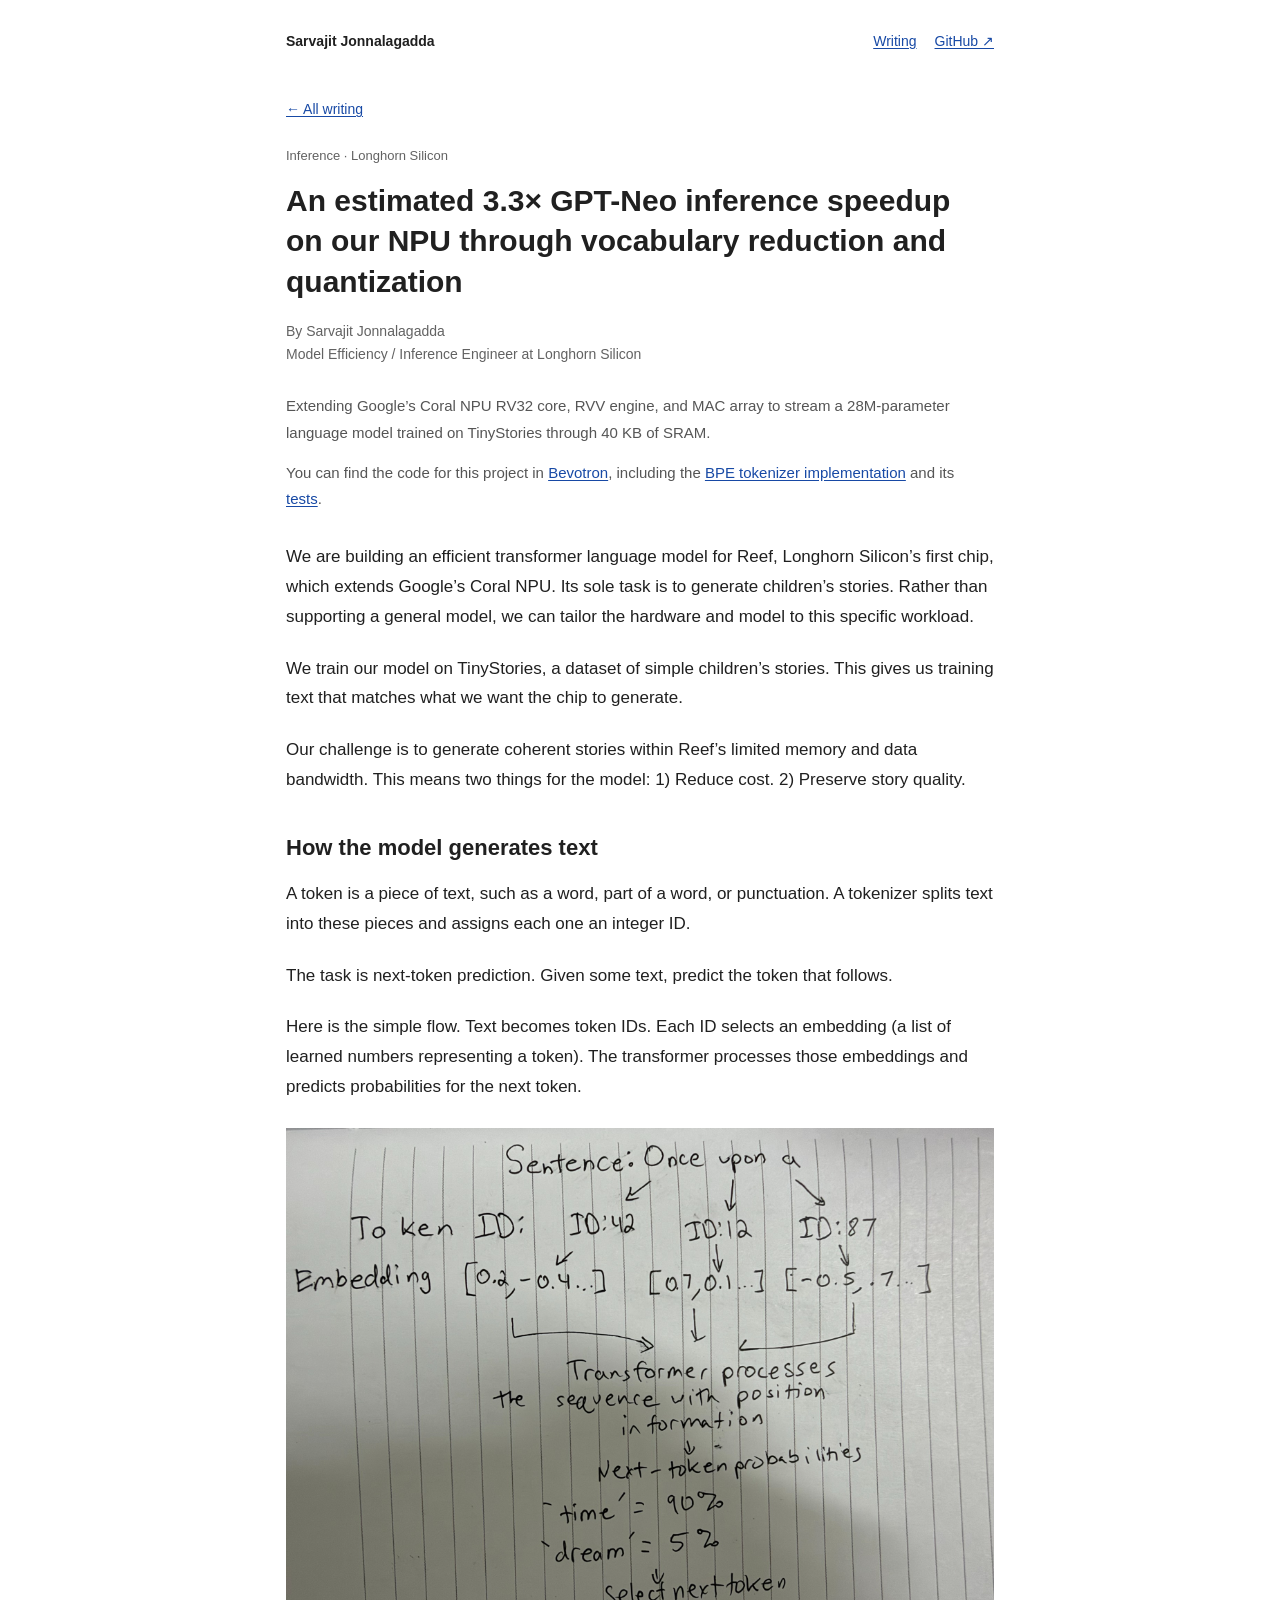
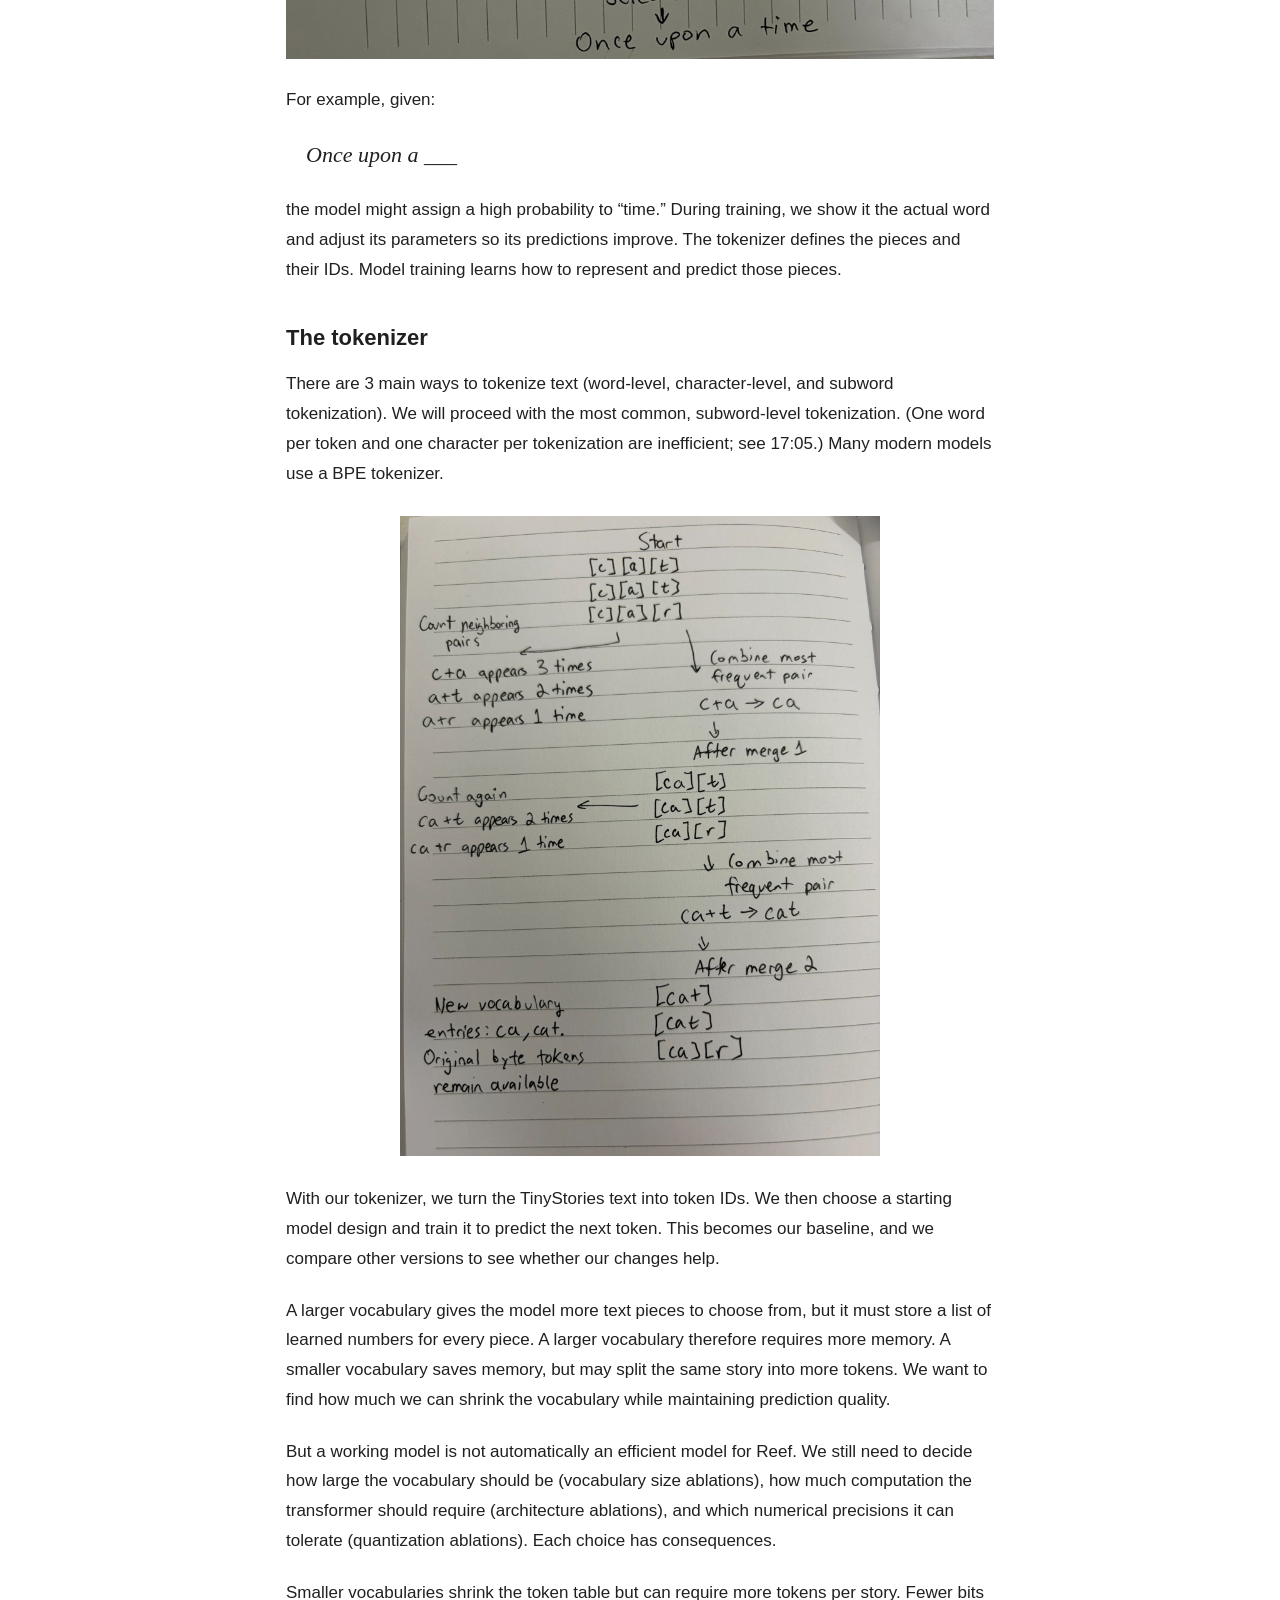
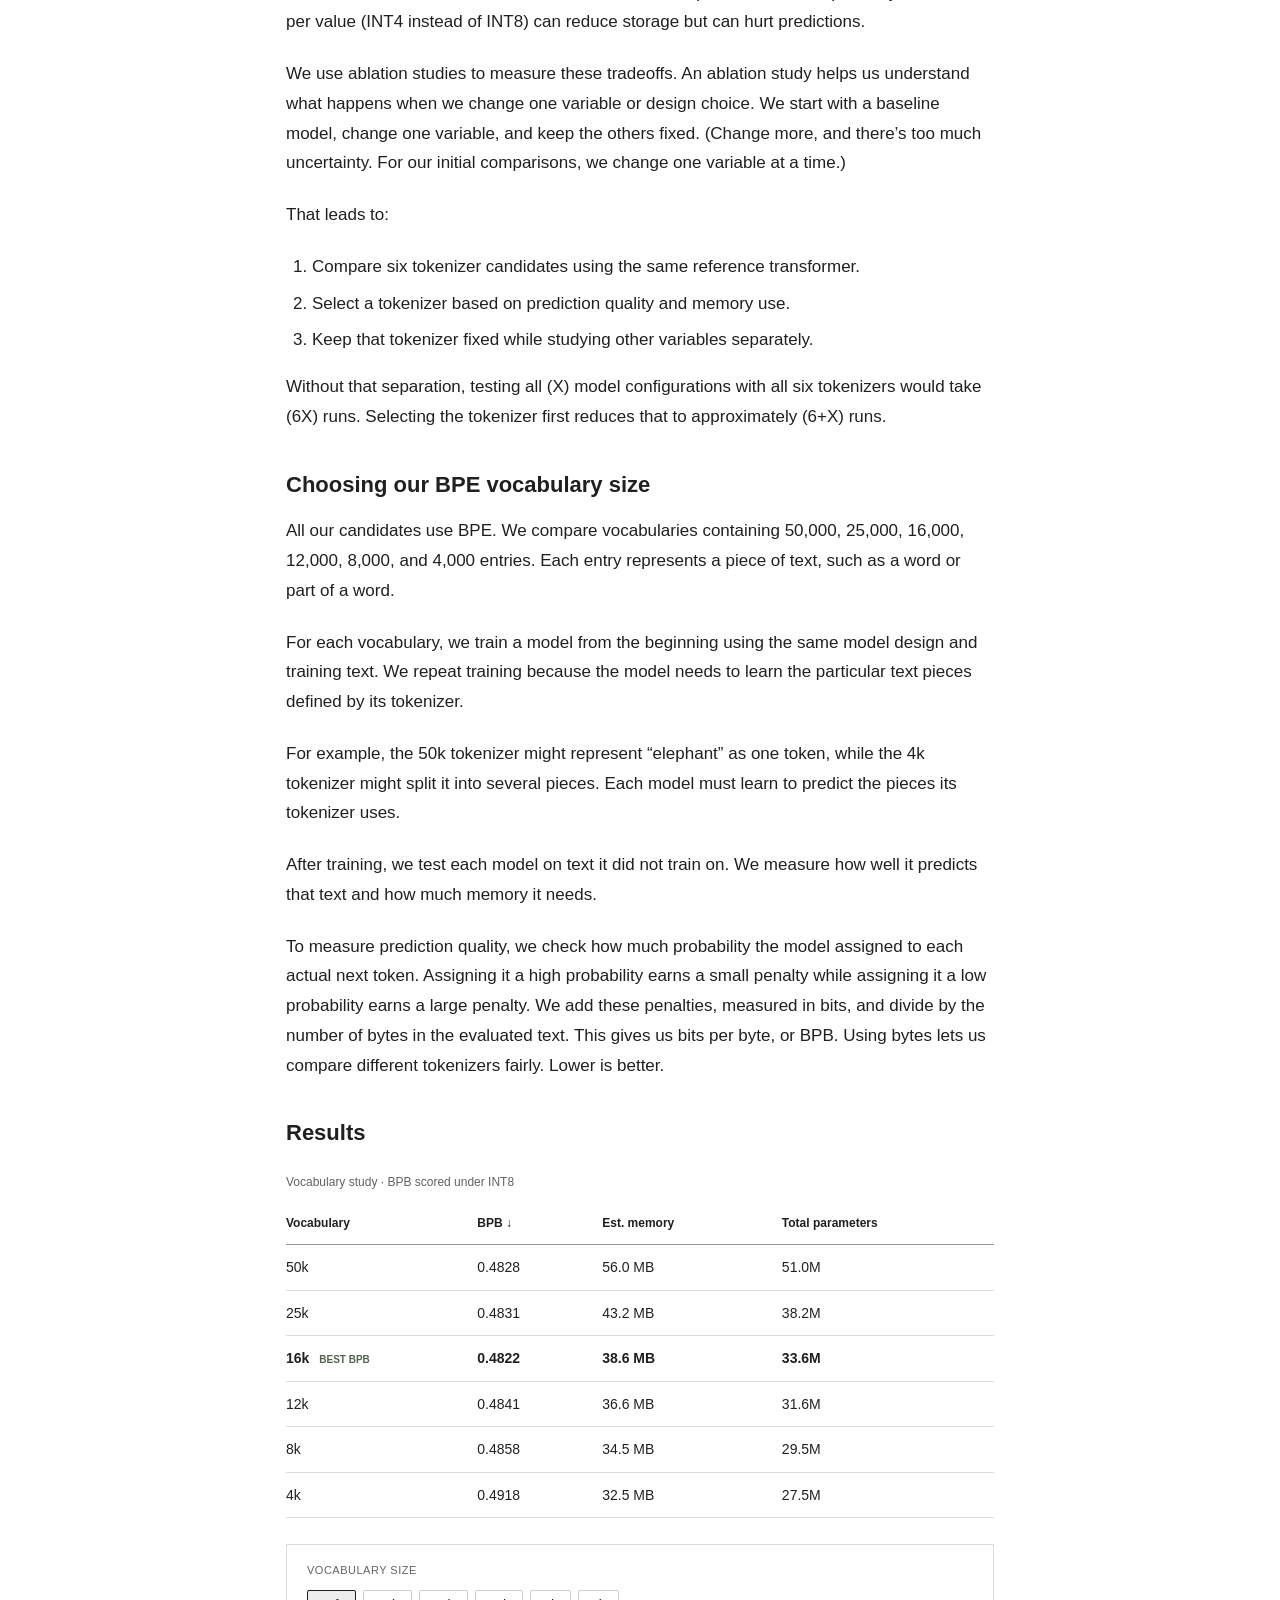
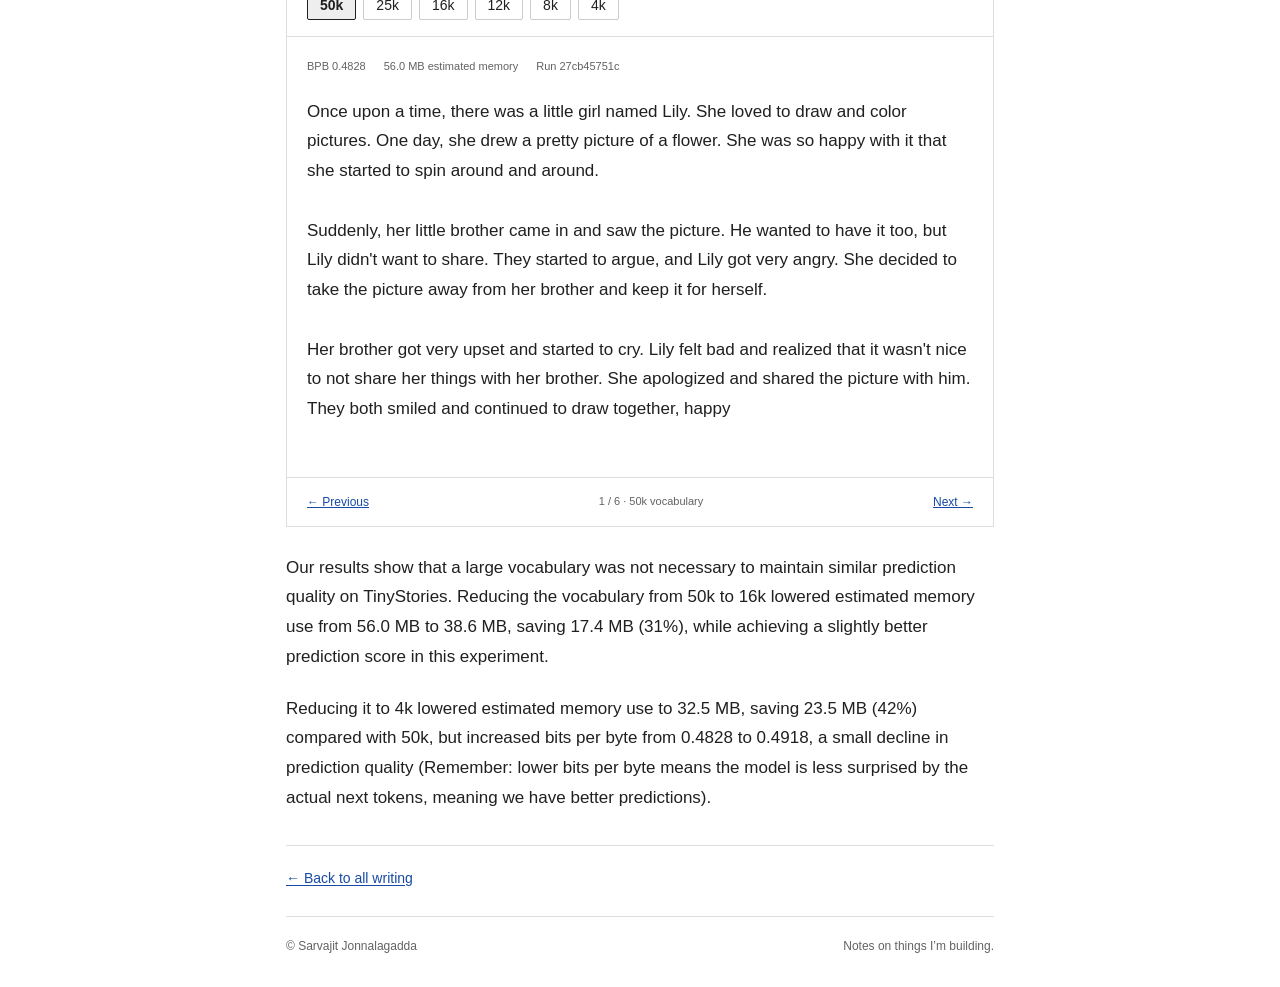
==== commit 9ffc81a6: "Replace 8x goal title with qualified 3.3x bandwidth-only estimate" ====
--- a/vocabulary.html
+++ b/vocabulary.html
@@ -1,6 +1,6 @@
 <!doctype html>
-<html lang="en"><head><meta charset="UTF-8"><meta name="viewport" content="width=device-width, initial-scale=1"><meta name="description" content="A beginner-friendly vocabulary-size ablation study for a TinyStories transformer: BPE tokenizers, bits per byte, memory, and generated stories."><meta name="theme-color" content="#faf9f6"><title>Toward 8× faster GPT-Neo inference on our NPU through vocabulary reduction and quantization | Sarvajit Jonnalagadda</title><link rel="icon" href="assets/favicon.svg" type="image/svg+xml"><link rel="stylesheet" href="assets/style.css?v=3"></head><body><a class="skip" href="#main">Skip to content</a><div class="wrap"><header class="topbar"><a class="brand" href="index.html"><span>sj.</span>Sarvajit Jonnalagadda</a><nav class="nav" aria-label="Main navigation"><a href="index.html#writing" aria-current="page">Writing</a><a href="https://github.com/sarvajit-j">GitHub ↗</a></nav></header>
-<main id="main"><header class="article-head"><a class="back" href="index.html#writing">← All writing</a><div class="eyebrow" style="margin-top:30px">Inference · Longhorn Silicon</div><h1>Toward 8× faster GPT-Neo inference on our NPU through vocabulary reduction and quantization</h1><div class="byline">By Sarvajit Jonnalagadda<br>Model Efficiency / Inference Engineer at Longhorn Silicon</div></header>
+<html lang="en"><head><meta charset="UTF-8"><meta name="viewport" content="width=device-width, initial-scale=1"><meta name="description" content="A beginner-friendly vocabulary-size ablation study for a TinyStories transformer: BPE tokenizers, bits per byte, memory, and generated stories."><meta name="theme-color" content="#faf9f6"><title>An estimated 3.3× GPT-Neo inference speedup on our NPU through vocabulary reduction and quantization | Sarvajit Jonnalagadda</title><link rel="icon" href="assets/favicon.svg" type="image/svg+xml"><link rel="stylesheet" href="assets/style.css?v=3"></head><body><a class="skip" href="#main">Skip to content</a><div class="wrap"><header class="topbar"><a class="brand" href="index.html"><span>sj.</span>Sarvajit Jonnalagadda</a><nav class="nav" aria-label="Main navigation"><a href="index.html#writing" aria-current="page">Writing</a><a href="https://github.com/sarvajit-j">GitHub ↗</a></nav></header>
+<main id="main"><header class="article-head"><a class="back" href="index.html#writing">← All writing</a><div class="eyebrow" style="margin-top:30px">Inference · Longhorn Silicon</div><h1>An estimated 3.3× GPT-Neo inference speedup on our NPU through vocabulary reduction and quantization</h1><div class="byline">By Sarvajit Jonnalagadda<br>Model Efficiency / Inference Engineer at Longhorn Silicon</div></header>
 <div class="reading">
 <article><div class="brief"><p>Extending Google’s Coral NPU RV32 core, RVV engine, and MAC array to stream a 28M-parameter language model trained on TinyStories through 40 KB of SRAM.</p><p>You can find the code for this project in <a href="https://github.com/LonghornSilicon/Bevotron">Bevotron</a>, including the <a href="https://github.com/LonghornSilicon/Bevotron/blob/main/src/bevotron/tokenizer/bpe.py">BPE tokenizer implementation</a> and its <a href="https://github.com/LonghornSilicon/Bevotron/blob/main/tests/test_tokenizer.py">tests</a>.</p></div><section id="motivation"><p data-author-original="true">We are building an efficient transformer language model for Reef, Longhorn Silicon’s first chip, which extends Google’s Coral NPU. Its sole task is to generate children’s stories. Rather than supporting a general model, we can tailor the hardware and model to this specific workload.</p><p data-author-original="true">We train our model on TinyStories, a dataset of simple children’s stories. This gives us training text that matches what we want the chip to generate.</p><p data-author-original="true">Our challenge is to generate coherent stories within Reef’s limited memory and data bandwidth. This means two things for the model: 1) Reduce cost. 2) Preserve story quality.</p></section><section id="generation"><h2>How the model generates text</h2><p data-author-original="true">A token is a piece of text, such as a word, part of a word, or punctuation. A tokenizer splits text into these pieces and assigns each one an integer ID.</p><p data-author-original="true">The task is next-token prediction. Given some text, predict the token that follows.</p><p data-author-original="true">Here is the simple flow. Text becomes token IDs. Each ID selects an embedding (a list of learned numbers representing a token). The transformer processes those embeddings and predicts probabilities for the next token.</p><figure><a href="assets/text-to-tokens-updated.jpeg" aria-label="Open full-size handwritten text-generation diagram"><img src="assets/text-to-tokens-updated.jpeg" width="2048" height="1536" alt="Handwritten flow: Once upon a becomes three token IDs, each selects an embedding vector, the transformer processes them with position information and predicts the next token." loading="lazy"></a></figure><p data-author-original="true">For example, given:</p><blockquote class="prompt">Once upon a ___</blockquote><p data-author-original="true">the model might assign a high probability to “time.” During training, we show it the actual word and adjust its parameters so its predictions improve. The tokenizer defines the pieces and their IDs. Model training learns how to represent and predict those pieces.</p></section><section id="tokenizer"><h2>The tokenizer</h2><p data-author-original="true">There are 3 main ways to tokenize text (word-level, character-level, and subword tokenization). We will proceed with the most common, subword-level tokenization. (One word per token and one character per tokenization are inefficient; see 17:05.) Many modern models use a BPE tokenizer.</p><figure class="portrait"><a href="assets/bpe-merges.jpeg" aria-label="Open full-size handwritten BPE merge diagram"><img src="assets/bpe-merges.jpeg" width="1536" height="2048" alt="Handwritten BPE example using cat cat car: c plus a occurs three times and merges into ca; ca plus t occurs twice and merges into cat. Original byte tokens remain available." loading="lazy"></a></figure><p data-author-original="true">With our tokenizer, we turn the TinyStories text into token IDs. We then choose a starting model design and train it to predict the next token. This becomes our baseline, and we compare other versions to see whether our changes help.</p><p data-author-original="true">A larger vocabulary gives the model more text pieces to choose from, but it must store a list of learned numbers for every piece. A larger vocabulary therefore requires more memory. A smaller vocabulary saves memory, but may split the same story into more tokens. We want to find how much we can shrink the vocabulary while maintaining prediction quality.</p></section><section id="experiments"><p data-author-original="true">But a working model is not automatically an efficient model for Reef. We still need to decide how large the vocabulary should be (vocabulary size ablations), how much computation the transformer should require (architecture ablations), and which numerical precisions it can tolerate (quantization ablations). Each choice has consequences.</p><p data-author-original="true">Smaller vocabularies shrink the token table but can require more tokens per story. Fewer bits per value (INT4 instead of INT8) can reduce storage but can hurt predictions.</p><p data-author-original="true">We use ablation studies to measure these tradeoffs. An ablation study helps us understand what happens when we change one variable or design choice. We start with a baseline model, change one variable, and keep the others fixed. (Change more, and there’s too much uncertainty. For our initial comparisons, we change one variable at a time.)</p><p data-author-original="true">That leads to:</p><ol><li data-author-original="true">Compare six tokenizer candidates using the same reference transformer.</li><li data-author-original="true">Select a tokenizer based on prediction quality and memory use.</li><li data-author-original="true">Keep that tokenizer fixed while studying other variables separately.</li></ol><p data-author-original="true">Without that separation, testing all (X) model configurations with all six tokenizers would take (6X) runs. Selecting the tokenizer first reduces that to approximately (6+X) runs.</p></section><section id="vocabulary"><h2>Choosing our BPE vocabulary size</h2><p data-author-original="true">All our candidates use BPE. We compare vocabularies containing 50,000, 25,000, 16,000, 12,000, 8,000, and 4,000 entries. Each entry represents a piece of text, such as a word or part of a word.</p><p data-author-original="true">For each vocabulary, we train a model from the beginning using the same model design and training text. We repeat training because the model needs to learn the particular text pieces defined by its tokenizer.</p><p data-author-original="true">For example, the 50k tokenizer might represent “elephant” as one token, while the 4k tokenizer might split it into several pieces. Each model must learn to predict the pieces its tokenizer uses.</p><p data-author-original="true">After training, we test each model on text it did not train on. We measure how well it predicts that text and how much memory it needs.</p><div id="evaluation"><p data-author-original="true">To measure prediction quality, we check how much probability the model assigned to each actual next token. Assigning it a high probability earns a small penalty while assigning it a low probability earns a large penalty. We add these penalties, measured in bits, and divide by the number of bytes in the evaluated text. This gives us bits per byte, or BPB. Using bytes lets us compare different tokenizers fairly. Lower is better.</p></div></section><section id="results"><h2>Results</h2><div class="table-wrap"><table><caption class="eyebrow" style="text-align:left;margin-bottom:10px">Vocabulary study · BPB scored under INT8</caption><thead><tr><th scope="col">Vocabulary</th><th scope="col">BPB ↓</th><th scope="col">Est. memory</th><th scope="col">Total parameters</th></tr></thead><tbody><tr><td>50k</td><td>0.4828</td><td>56.0 MB</td><td>51.0M</td></tr><tr><td>25k</td><td>0.4831</td><td>43.2 MB</td><td>38.2M</td></tr><tr class="best"><td>16k <span class="badge">BEST BPB</span></td><td>0.4822</td><td>38.6 MB</td><td>33.6M</td></tr><tr><td>12k</td><td>0.4841</td><td>36.6 MB</td><td>31.6M</td></tr><tr><td>8k</td><td>0.4858</td><td>34.5 MB</td><td>29.5M</td></tr><tr><td>4k</td><td>0.4918</td><td>32.5 MB</td><td>27.5M</td></tr></tbody></table></div><div id="stories"><div class="sample-viewer"><div class="sample-top"><p>VOCABULARY SIZE</p><div class="tabs" role="tablist" aria-label="Choose sample vocabulary"><button type="button" role="tab" id="tab-50k" aria-controls="story-panel" aria-selected="true" tabindex="0" data-index="0">50k</button><button type="button" role="tab" id="tab-25k" aria-controls="story-panel" aria-selected="false" tabindex="-1" data-index="1">25k</button><button type="button" role="tab" id="tab-16k" aria-controls="story-panel" aria-selected="false" tabindex="-1" data-index="2">16k</button><button type="button" role="tab" id="tab-12k" aria-controls="story-panel" aria-selected="false" tabindex="-1" data-index="3">12k</button><button type="button" role="tab" id="tab-8k" aria-controls="story-panel" aria-selected="false" tabindex="-1" data-index="4">8k</button><button type="button" role="tab" id="tab-4k" aria-controls="story-panel" aria-selected="false" tabindex="-1" data-index="5">4k</button></div></div><div class="sample-body" id="story-panel" role="tabpanel" aria-labelledby="tab-50k" tabindex="0"><div class="sample-metrics"><span id="sample-bpb">BPB 0.4828</span><span id="sample-memory">56.0 MB estimated memory</span><span id="sample-run">Run 27cb45751c</span></div><div class="sample-story" id="sample-story">Once upon a time, there was a little girl named Lily. She loved to draw and color pictures. One day, she drew a pretty picture of a flower. She was so happy with it that she started to spin around and around.
 
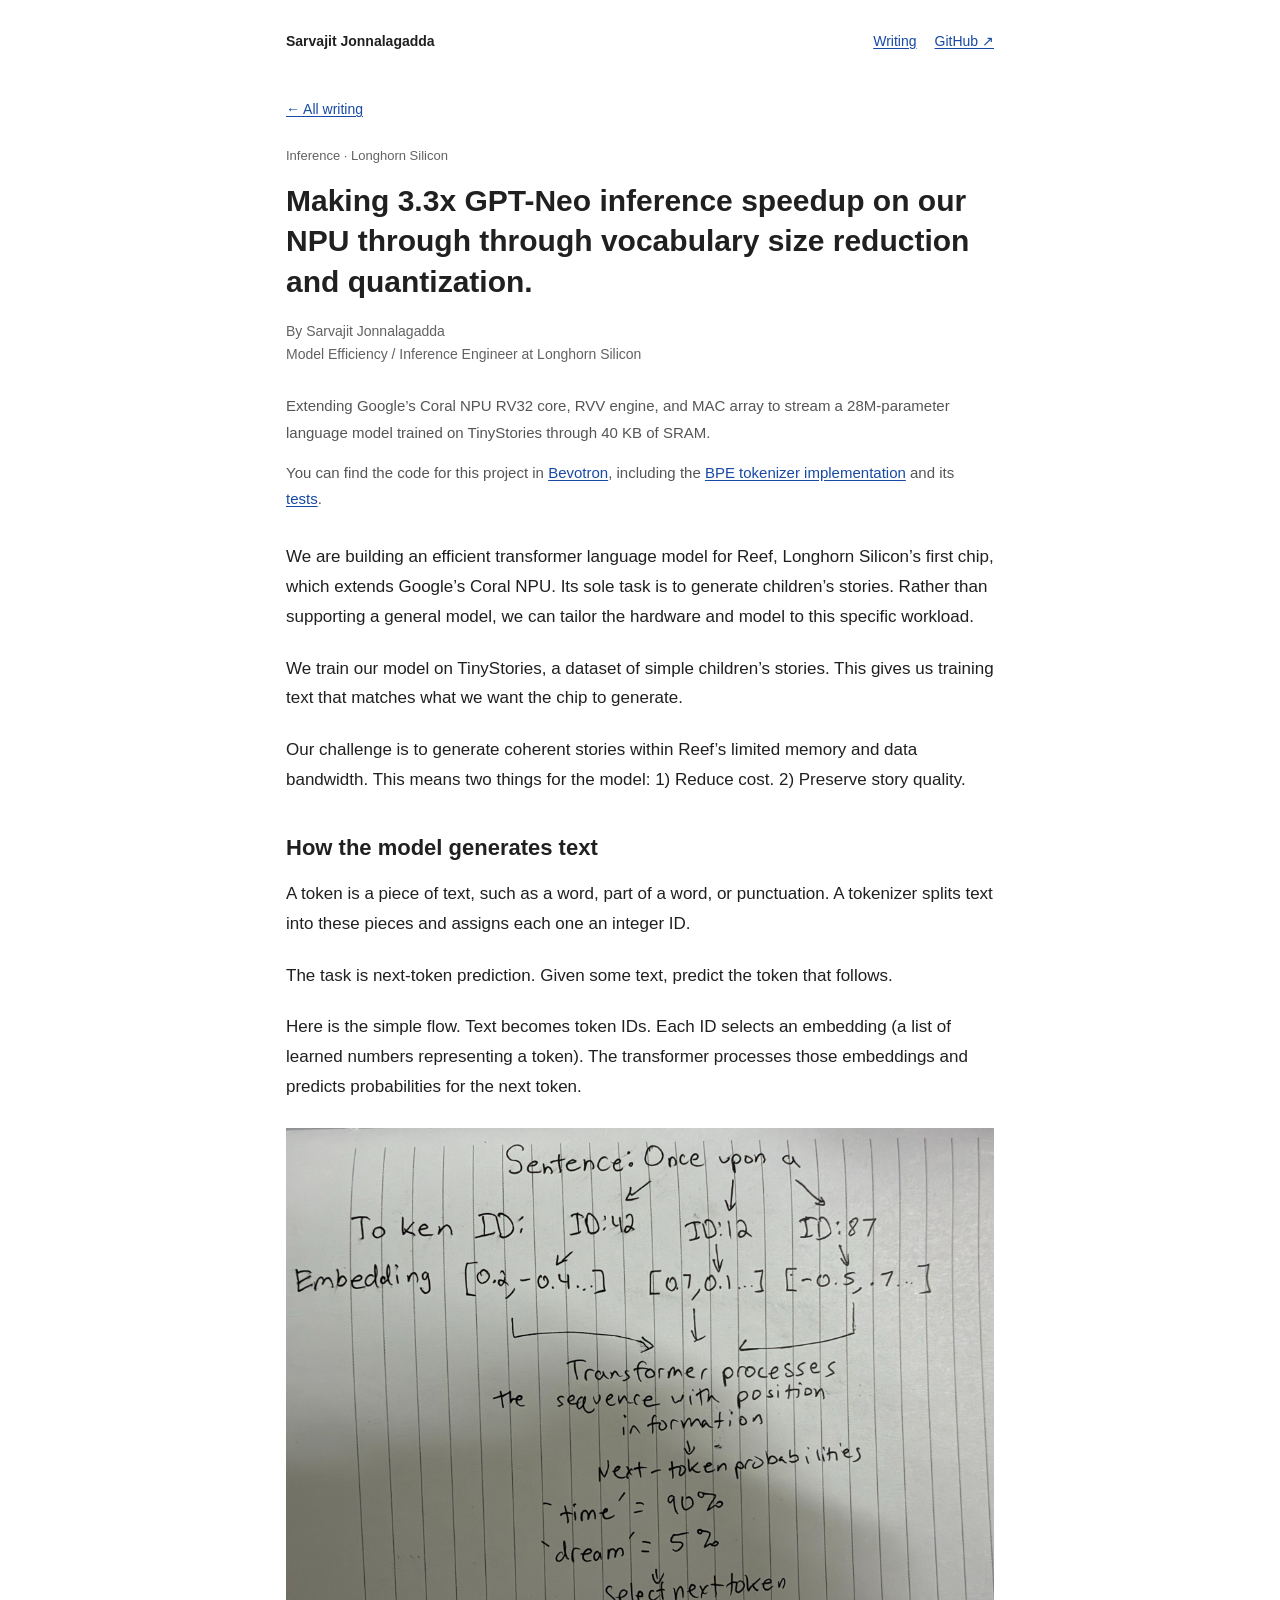
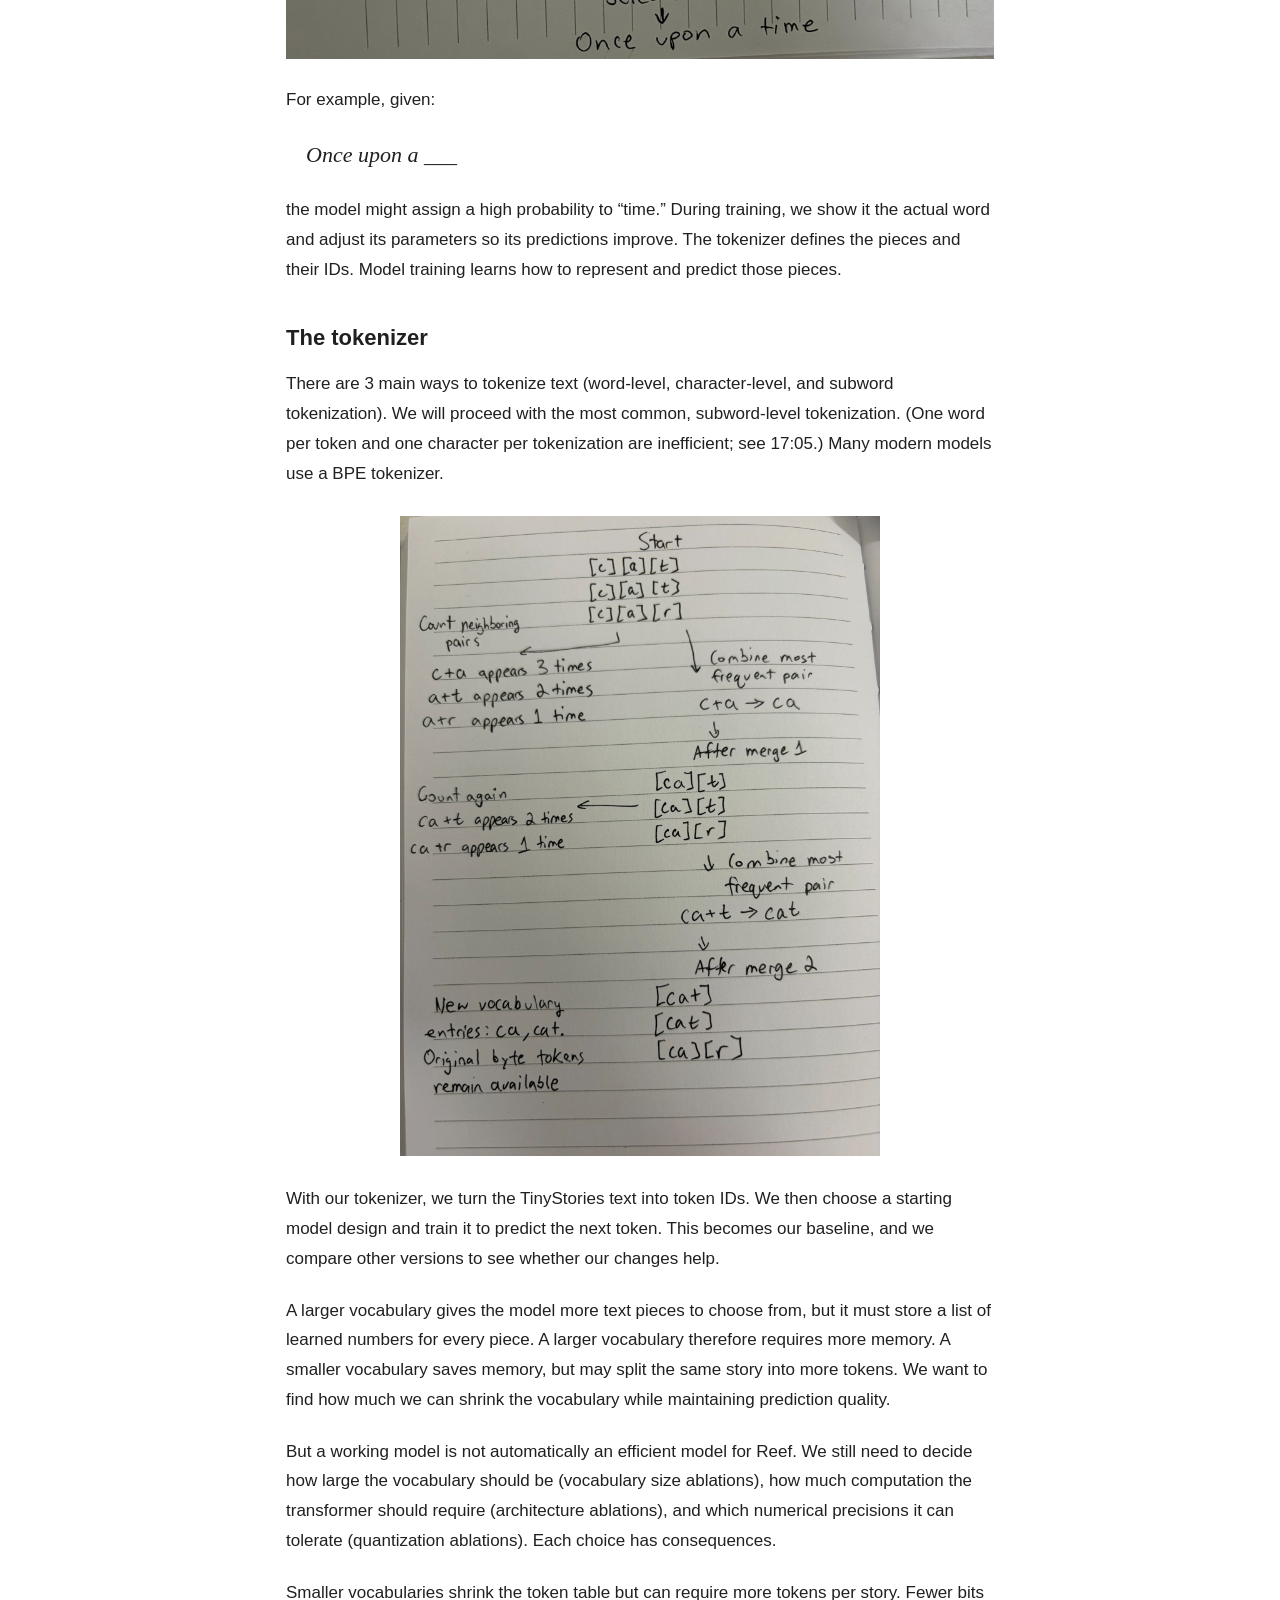
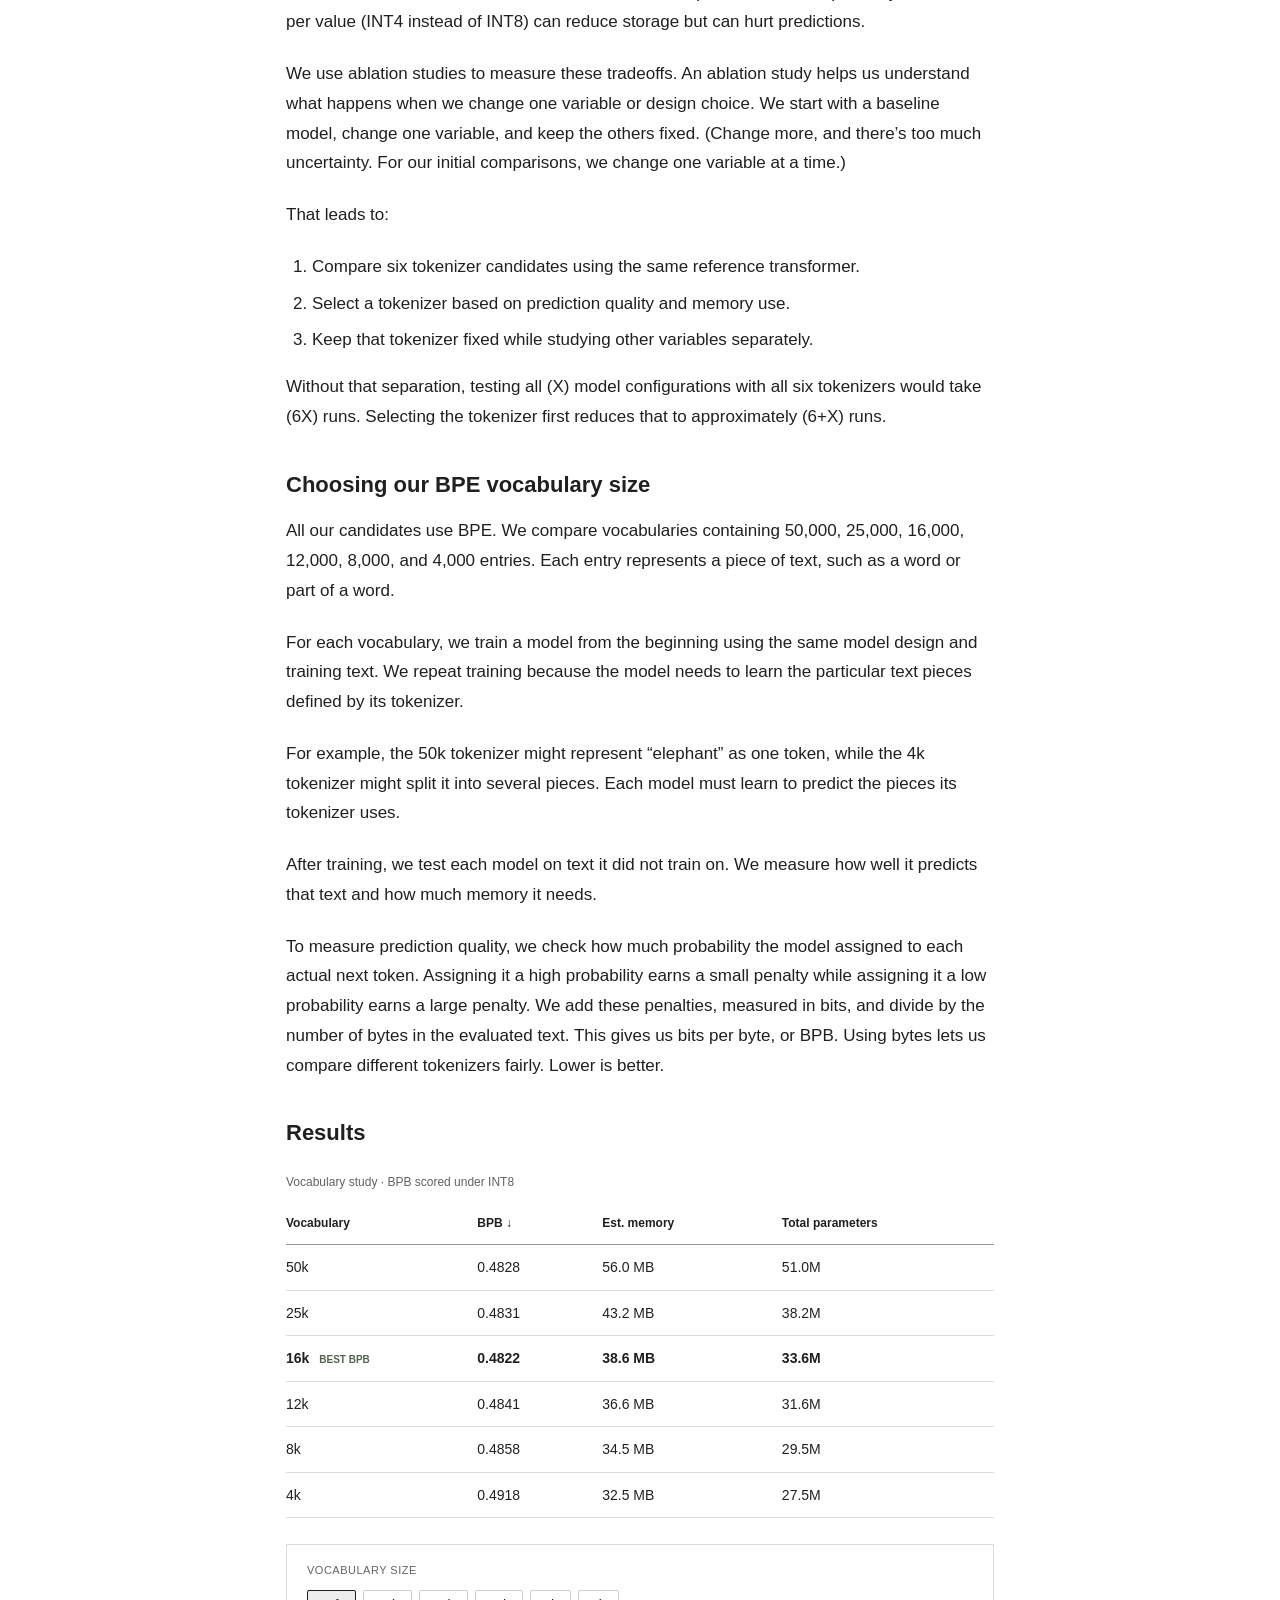
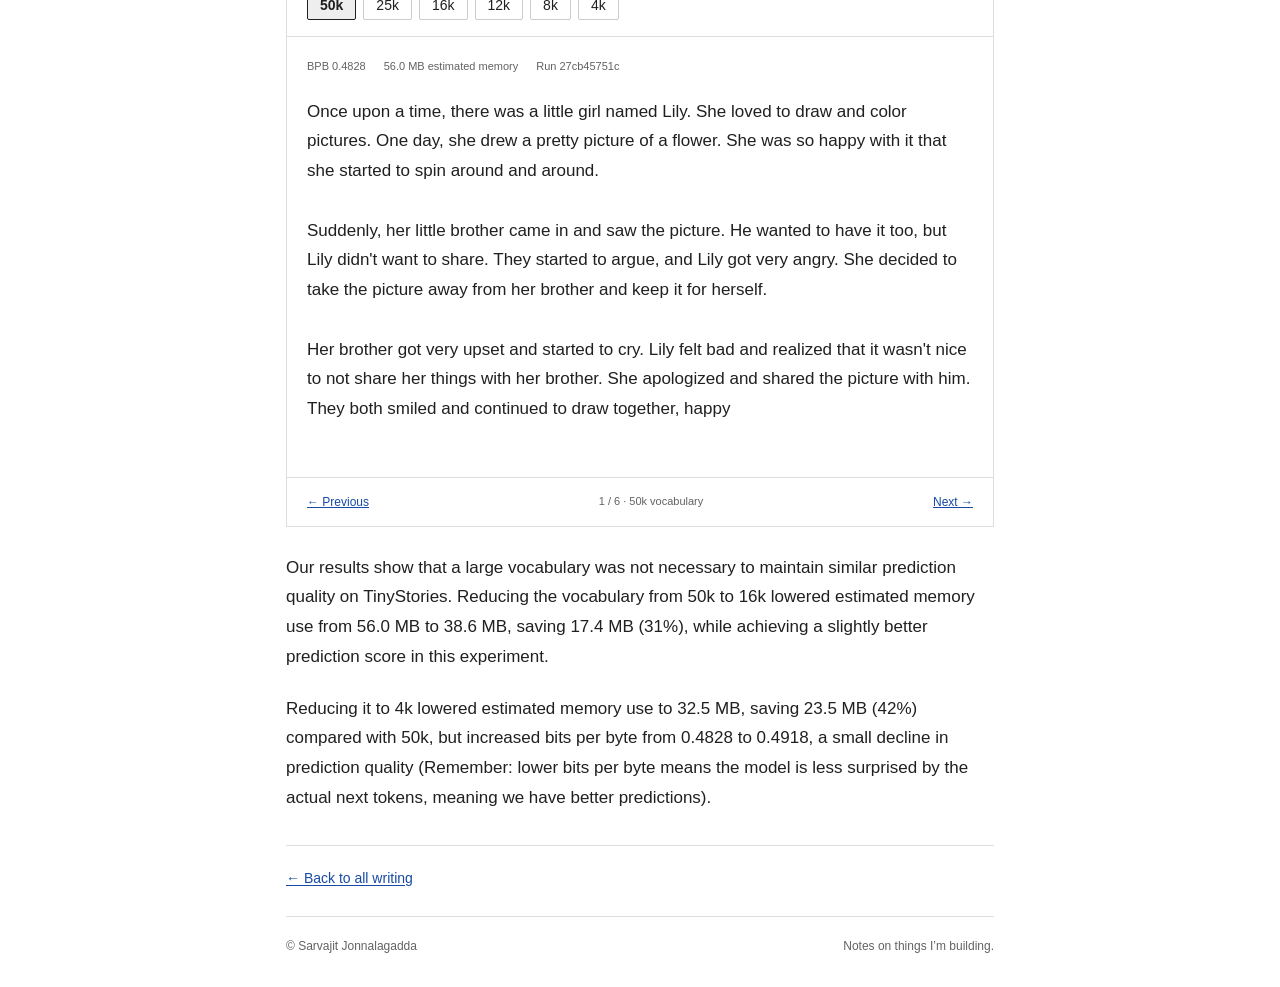
==== commit e83b747c: "Set article title to author's exact requested wording" ====
--- a/vocabulary.html
+++ b/vocabulary.html
@@ -1,6 +1,6 @@
 <!doctype html>
-<html lang="en"><head><meta charset="UTF-8"><meta name="viewport" content="width=device-width, initial-scale=1"><meta name="description" content="A beginner-friendly vocabulary-size ablation study for a TinyStories transformer: BPE tokenizers, bits per byte, memory, and generated stories."><meta name="theme-color" content="#faf9f6"><title>An estimated 3.3× GPT-Neo inference speedup on our NPU through vocabulary reduction and quantization | Sarvajit Jonnalagadda</title><link rel="icon" href="assets/favicon.svg" type="image/svg+xml"><link rel="stylesheet" href="assets/style.css?v=3"></head><body><a class="skip" href="#main">Skip to content</a><div class="wrap"><header class="topbar"><a class="brand" href="index.html"><span>sj.</span>Sarvajit Jonnalagadda</a><nav class="nav" aria-label="Main navigation"><a href="index.html#writing" aria-current="page">Writing</a><a href="https://github.com/sarvajit-j">GitHub ↗</a></nav></header>
-<main id="main"><header class="article-head"><a class="back" href="index.html#writing">← All writing</a><div class="eyebrow" style="margin-top:30px">Inference · Longhorn Silicon</div><h1>An estimated 3.3× GPT-Neo inference speedup on our NPU through vocabulary reduction and quantization</h1><div class="byline">By Sarvajit Jonnalagadda<br>Model Efficiency / Inference Engineer at Longhorn Silicon</div></header>
+<html lang="en"><head><meta charset="UTF-8"><meta name="viewport" content="width=device-width, initial-scale=1"><meta name="description" content="A beginner-friendly vocabulary-size ablation study for a TinyStories transformer: BPE tokenizers, bits per byte, memory, and generated stories."><meta name="theme-color" content="#faf9f6"><title>Making 3.3x GPT-Neo inference speedup on our NPU through through vocabulary size reduction and quantization. | Sarvajit Jonnalagadda</title><link rel="icon" href="assets/favicon.svg" type="image/svg+xml"><link rel="stylesheet" href="assets/style.css?v=3"></head><body><a class="skip" href="#main">Skip to content</a><div class="wrap"><header class="topbar"><a class="brand" href="index.html"><span>sj.</span>Sarvajit Jonnalagadda</a><nav class="nav" aria-label="Main navigation"><a href="index.html#writing" aria-current="page">Writing</a><a href="https://github.com/sarvajit-j">GitHub ↗</a></nav></header>
+<main id="main"><header class="article-head"><a class="back" href="index.html#writing">← All writing</a><div class="eyebrow" style="margin-top:30px">Inference · Longhorn Silicon</div><h1>Making 3.3x GPT-Neo inference speedup on our NPU through through vocabulary size reduction and quantization.</h1><div class="byline">By Sarvajit Jonnalagadda<br>Model Efficiency / Inference Engineer at Longhorn Silicon</div></header>
 <div class="reading">
 <article><div class="brief"><p>Extending Google’s Coral NPU RV32 core, RVV engine, and MAC array to stream a 28M-parameter language model trained on TinyStories through 40 KB of SRAM.</p><p>You can find the code for this project in <a href="https://github.com/LonghornSilicon/Bevotron">Bevotron</a>, including the <a href="https://github.com/LonghornSilicon/Bevotron/blob/main/src/bevotron/tokenizer/bpe.py">BPE tokenizer implementation</a> and its <a href="https://github.com/LonghornSilicon/Bevotron/blob/main/tests/test_tokenizer.py">tests</a>.</p></div><section id="motivation"><p data-author-original="true">We are building an efficient transformer language model for Reef, Longhorn Silicon’s first chip, which extends Google’s Coral NPU. Its sole task is to generate children’s stories. Rather than supporting a general model, we can tailor the hardware and model to this specific workload.</p><p data-author-original="true">We train our model on TinyStories, a dataset of simple children’s stories. This gives us training text that matches what we want the chip to generate.</p><p data-author-original="true">Our challenge is to generate coherent stories within Reef’s limited memory and data bandwidth. This means two things for the model: 1) Reduce cost. 2) Preserve story quality.</p></section><section id="generation"><h2>How the model generates text</h2><p data-author-original="true">A token is a piece of text, such as a word, part of a word, or punctuation. A tokenizer splits text into these pieces and assigns each one an integer ID.</p><p data-author-original="true">The task is next-token prediction. Given some text, predict the token that follows.</p><p data-author-original="true">Here is the simple flow. Text becomes token IDs. Each ID selects an embedding (a list of learned numbers representing a token). The transformer processes those embeddings and predicts probabilities for the next token.</p><figure><a href="assets/text-to-tokens-updated.jpeg" aria-label="Open full-size handwritten text-generation diagram"><img src="assets/text-to-tokens-updated.jpeg" width="2048" height="1536" alt="Handwritten flow: Once upon a becomes three token IDs, each selects an embedding vector, the transformer processes them with position information and predicts the next token." loading="lazy"></a></figure><p data-author-original="true">For example, given:</p><blockquote class="prompt">Once upon a ___</blockquote><p data-author-original="true">the model might assign a high probability to “time.” During training, we show it the actual word and adjust its parameters so its predictions improve. The tokenizer defines the pieces and their IDs. Model training learns how to represent and predict those pieces.</p></section><section id="tokenizer"><h2>The tokenizer</h2><p data-author-original="true">There are 3 main ways to tokenize text (word-level, character-level, and subword tokenization). We will proceed with the most common, subword-level tokenization. (One word per token and one character per tokenization are inefficient; see 17:05.) Many modern models use a BPE tokenizer.</p><figure class="portrait"><a href="assets/bpe-merges.jpeg" aria-label="Open full-size handwritten BPE merge diagram"><img src="assets/bpe-merges.jpeg" width="1536" height="2048" alt="Handwritten BPE example using cat cat car: c plus a occurs three times and merges into ca; ca plus t occurs twice and merges into cat. Original byte tokens remain available." loading="lazy"></a></figure><p data-author-original="true">With our tokenizer, we turn the TinyStories text into token IDs. We then choose a starting model design and train it to predict the next token. This becomes our baseline, and we compare other versions to see whether our changes help.</p><p data-author-original="true">A larger vocabulary gives the model more text pieces to choose from, but it must store a list of learned numbers for every piece. A larger vocabulary therefore requires more memory. A smaller vocabulary saves memory, but may split the same story into more tokens. We want to find how much we can shrink the vocabulary while maintaining prediction quality.</p></section><section id="experiments"><p data-author-original="true">But a working model is not automatically an efficient model for Reef. We still need to decide how large the vocabulary should be (vocabulary size ablations), how much computation the transformer should require (architecture ablations), and which numerical precisions it can tolerate (quantization ablations). Each choice has consequences.</p><p data-author-original="true">Smaller vocabularies shrink the token table but can require more tokens per story. Fewer bits per value (INT4 instead of INT8) can reduce storage but can hurt predictions.</p><p data-author-original="true">We use ablation studies to measure these tradeoffs. An ablation study helps us understand what happens when we change one variable or design choice. We start with a baseline model, change one variable, and keep the others fixed. (Change more, and there’s too much uncertainty. For our initial comparisons, we change one variable at a time.)</p><p data-author-original="true">That leads to:</p><ol><li data-author-original="true">Compare six tokenizer candidates using the same reference transformer.</li><li data-author-original="true">Select a tokenizer based on prediction quality and memory use.</li><li data-author-original="true">Keep that tokenizer fixed while studying other variables separately.</li></ol><p data-author-original="true">Without that separation, testing all (X) model configurations with all six tokenizers would take (6X) runs. Selecting the tokenizer first reduces that to approximately (6+X) runs.</p></section><section id="vocabulary"><h2>Choosing our BPE vocabulary size</h2><p data-author-original="true">All our candidates use BPE. We compare vocabularies containing 50,000, 25,000, 16,000, 12,000, 8,000, and 4,000 entries. Each entry represents a piece of text, such as a word or part of a word.</p><p data-author-original="true">For each vocabulary, we train a model from the beginning using the same model design and training text. We repeat training because the model needs to learn the particular text pieces defined by its tokenizer.</p><p data-author-original="true">For example, the 50k tokenizer might represent “elephant” as one token, while the 4k tokenizer might split it into several pieces. Each model must learn to predict the pieces its tokenizer uses.</p><p data-author-original="true">After training, we test each model on text it did not train on. We measure how well it predicts that text and how much memory it needs.</p><div id="evaluation"><p data-author-original="true">To measure prediction quality, we check how much probability the model assigned to each actual next token. Assigning it a high probability earns a small penalty while assigning it a low probability earns a large penalty. We add these penalties, measured in bits, and divide by the number of bytes in the evaluated text. This gives us bits per byte, or BPB. Using bytes lets us compare different tokenizers fairly. Lower is better.</p></div></section><section id="results"><h2>Results</h2><div class="table-wrap"><table><caption class="eyebrow" style="text-align:left;margin-bottom:10px">Vocabulary study · BPB scored under INT8</caption><thead><tr><th scope="col">Vocabulary</th><th scope="col">BPB ↓</th><th scope="col">Est. memory</th><th scope="col">Total parameters</th></tr></thead><tbody><tr><td>50k</td><td>0.4828</td><td>56.0 MB</td><td>51.0M</td></tr><tr><td>25k</td><td>0.4831</td><td>43.2 MB</td><td>38.2M</td></tr><tr class="best"><td>16k <span class="badge">BEST BPB</span></td><td>0.4822</td><td>38.6 MB</td><td>33.6M</td></tr><tr><td>12k</td><td>0.4841</td><td>36.6 MB</td><td>31.6M</td></tr><tr><td>8k</td><td>0.4858</td><td>34.5 MB</td><td>29.5M</td></tr><tr><td>4k</td><td>0.4918</td><td>32.5 MB</td><td>27.5M</td></tr></tbody></table></div><div id="stories"><div class="sample-viewer"><div class="sample-top"><p>VOCABULARY SIZE</p><div class="tabs" role="tablist" aria-label="Choose sample vocabulary"><button type="button" role="tab" id="tab-50k" aria-controls="story-panel" aria-selected="true" tabindex="0" data-index="0">50k</button><button type="button" role="tab" id="tab-25k" aria-controls="story-panel" aria-selected="false" tabindex="-1" data-index="1">25k</button><button type="button" role="tab" id="tab-16k" aria-controls="story-panel" aria-selected="false" tabindex="-1" data-index="2">16k</button><button type="button" role="tab" id="tab-12k" aria-controls="story-panel" aria-selected="false" tabindex="-1" data-index="3">12k</button><button type="button" role="tab" id="tab-8k" aria-controls="story-panel" aria-selected="false" tabindex="-1" data-index="4">8k</button><button type="button" role="tab" id="tab-4k" aria-controls="story-panel" aria-selected="false" tabindex="-1" data-index="5">4k</button></div></div><div class="sample-body" id="story-panel" role="tabpanel" aria-labelledby="tab-50k" tabindex="0"><div class="sample-metrics"><span id="sample-bpb">BPB 0.4828</span><span id="sample-memory">56.0 MB estimated memory</span><span id="sample-run">Run 27cb45751c</span></div><div class="sample-story" id="sample-story">Once upon a time, there was a little girl named Lily. She loved to draw and color pictures. One day, she drew a pretty picture of a flower. She was so happy with it that she started to spin around and around.
 
